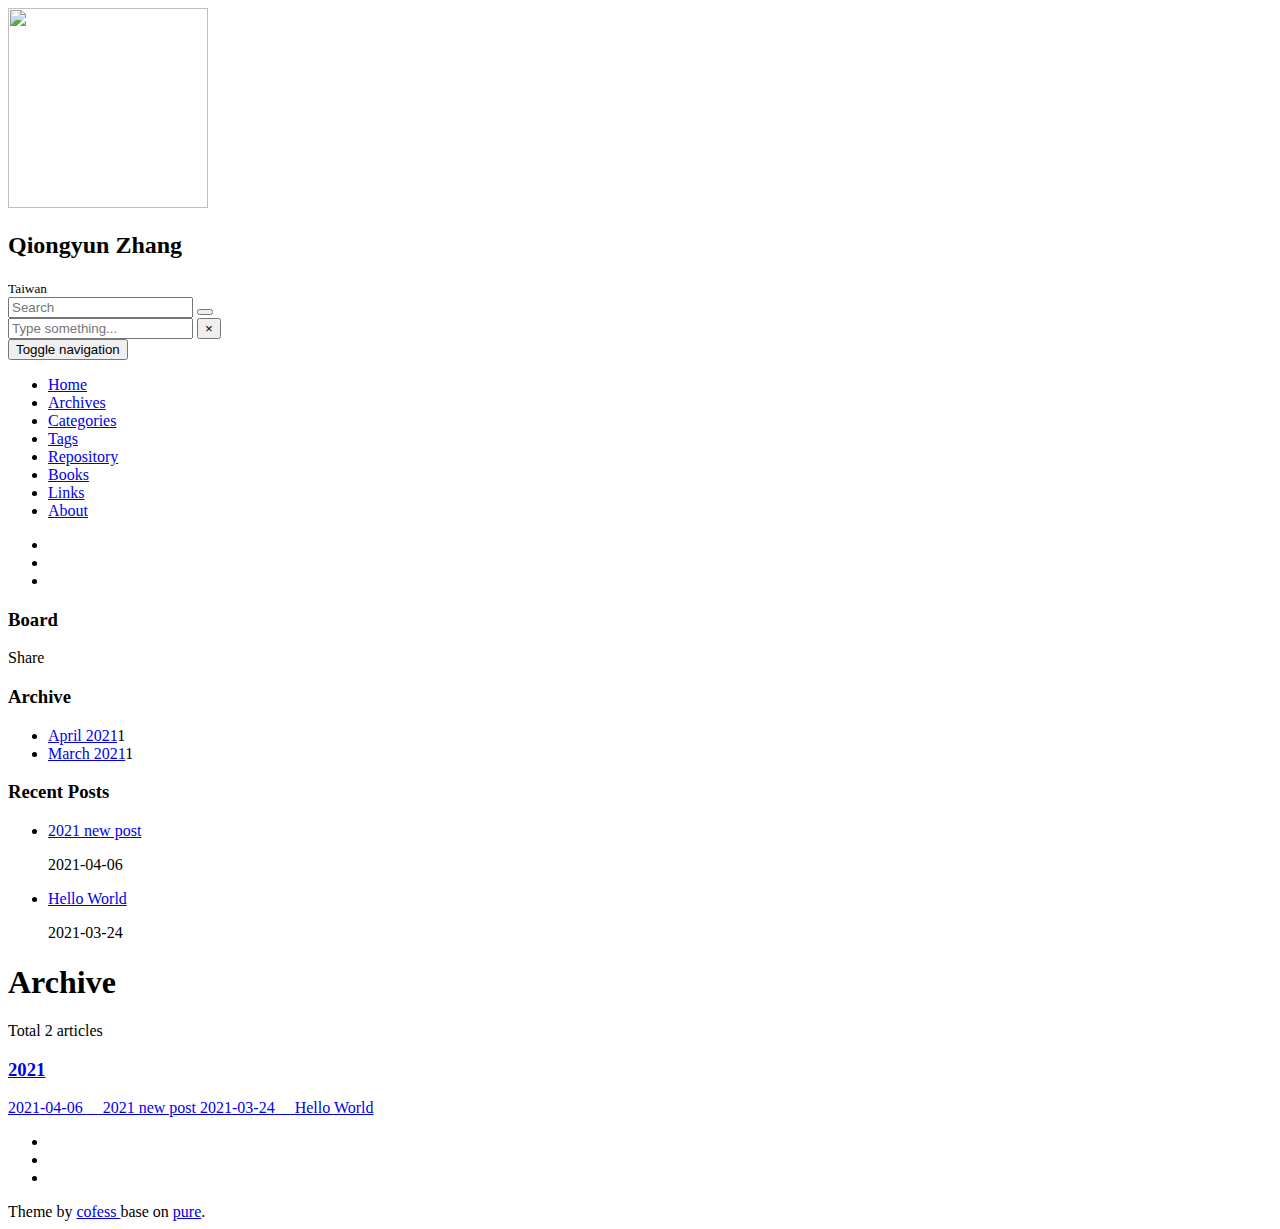
==== archives/index.html @ cc6e1103 "Site updated: 2021-04-06 17:53:19" ====
<!DOCTYPE html>
<html lang=en>
<head>
  <meta charset="utf-8">
  
  <meta http-equiv="X-UA-Compatible" content="IE=edge,chrome=1">
  <meta name="viewport" content="width=device-width, initial-scale=1, maximum-scale=1, minimum-scale=1, user-scalable=no, minimal-ui">
  <meta name="renderer" content="webkit">
  <meta http-equiv="Cache-Control" content="no-transform" />
  <meta http-equiv="Cache-Control" content="no-siteapp" />
  <meta name="apple-mobile-web-app-capable" content="yes">
  <meta name="apple-mobile-web-app-status-bar-style" content="black">
  <meta name="format-detection" content="telephone=no,email=no,adress=no">
  <!-- Color theme for statusbar -->
  <meta name="theme-color" content="#000000" />
  <!-- 强制页面在当前窗口以独立页面显示,防止别人在框架里调用页面 -->
  <meta http-equiv="window-target" content="_top" />
  
  
  <title>Archive | hexo</title>
  <meta property="og:type" content="website">
<meta property="og:title" content="Hexo">
<meta property="og:url" content="https://github.com/Todoorno/Todoorno.github.io/archives/index.html">
<meta property="og:site_name" content="Hexo">
<meta property="og:locale" content="en_US">
<meta property="article:author" content="John Doe">
<meta name="twitter:card" content="summary">
  <!-- Canonical links -->
  <link rel="canonical" href="https://github.com/Todoorno/Todoorno.github.io/archives/index.html">
  
    <link rel="alternate" href="/atom.xml" title="Hexo" type="application/atom+xml">
  
  
    <link rel="icon" href="/favicon.png" type="image/x-icon">
  
  
<link rel="stylesheet" href="/Todoorno/Todoorno.github.io/css/style.css">

  
  
  
  
<meta name="generator" content="Hexo 5.4.0"></head>


<body class="main-center" itemscope itemtype="http://schema.org/WebPage">
  <header class="header" itemscope itemtype="http://schema.org/WPHeader">
  <div class="slimContent">
    <div class="navbar-header">
      
      
      <div class="profile-block text-center">
        <a id="avatar" href="https://github.com/Todoorno" target="_blank">
          <img class="img-circle img-rotate" src="/Todoorno/Todoorno.github.io/images/avatar.jpg" width="200" height="200">
        </a>
        <h2 id="name" class="hidden-xs hidden-sm">Qiongyun Zhang</h2>
        <h3 id="title" class="hidden-xs hidden-sm hidden-md"></h3>
        <small id="location" class="text-muted hidden-xs hidden-sm"><i class="icon icon-map-marker"></i> Taiwan</small>
      </div>
      
      <div class="search" id="search-form-wrap">

    <form class="search-form sidebar-form">
        <div class="input-group">
            <input type="text" class="search-form-input form-control" placeholder="Search" />
            <span class="input-group-btn">
                <button type="submit" class="search-form-submit btn btn-flat" onclick="return false;"><i class="icon icon-search"></i></button>
            </span>
        </div>
    </form>
    <div class="ins-search">
  <div class="ins-search-mask"></div>
  <div class="ins-search-container">
    <div class="ins-input-wrapper">
      <input type="text" class="ins-search-input" placeholder="Type something..." x-webkit-speech />
      <button type="button" class="close ins-close ins-selectable" data-dismiss="modal" aria-label="Close"><span aria-hidden="true">×</span></button>
    </div>
    <div class="ins-section-wrapper">
      <div class="ins-section-container"></div>
    </div>
  </div>
</div>


</div>
      <button class="navbar-toggle collapsed" type="button" data-toggle="collapse" data-target="#main-navbar" aria-controls="main-navbar" aria-expanded="false">
        <span class="sr-only">Toggle navigation</span>
        <span class="icon-bar"></span>
        <span class="icon-bar"></span>
        <span class="icon-bar"></span>
      </button>
    </div>
    <nav id="main-navbar" class="collapse navbar-collapse" itemscope itemtype="http://schema.org/SiteNavigationElement" role="navigation">
      <ul class="nav navbar-nav main-nav ">
        
        
        <li class="menu-item menu-item-home">
          <a href="/Todoorno/Todoorno.github.io/.">
            
            <i class="icon icon-home-fill"></i>
            
            <span class="menu-title">Home</span>
          </a>
        </li>
        
        
        <li class="menu-item menu-item-archives">
          <a href="/Todoorno/Todoorno.github.io/archives">
            
            <i class="icon icon-archives-fill"></i>
            
            <span class="menu-title">Archives</span>
          </a>
        </li>
        
        
        <li class="menu-item menu-item-categories">
          <a href="/Todoorno/Todoorno.github.io/categories">
            
            <i class="icon icon-folder"></i>
            
            <span class="menu-title">Categories</span>
          </a>
        </li>
        
        
        <li class="menu-item menu-item-tags">
          <a href="/Todoorno/Todoorno.github.io/tags">
            
            <i class="icon icon-tags"></i>
            
            <span class="menu-title">Tags</span>
          </a>
        </li>
        
        
        <li class="menu-item menu-item-repository">
          <a href="/Todoorno/Todoorno.github.io/repository">
            
            <i class="icon icon-project"></i>
            
            <span class="menu-title">Repository</span>
          </a>
        </li>
        
        
        <li class="menu-item menu-item-books">
          <a href="/Todoorno/Todoorno.github.io/books">
            
            <i class="icon icon-book-fill"></i>
            
            <span class="menu-title">Books</span>
          </a>
        </li>
        
        
        <li class="menu-item menu-item-links">
          <a href="/Todoorno/Todoorno.github.io/links">
            
            <i class="icon icon-friendship"></i>
            
            <span class="menu-title">Links</span>
          </a>
        </li>
        
        
        <li class="menu-item menu-item-about">
          <a href="/Todoorno/Todoorno.github.io/about">
            
            <i class="icon icon-cup-fill"></i>
            
            <span class="menu-title">About</span>
          </a>
        </li>
        
      </ul>
      
	
    <ul class="social-links">
    	
        <li><a href="https://github.com/Todoorno" target="_blank" title="Github" data-toggle=tooltip data-placement=top><i class="icon icon-github"></i></a></li>
        
        <li><a href="https://twitter.com" target="_blank" title="Twitter" data-toggle=tooltip data-placement=top><i class="icon icon-twitter"></i></a></li>
        
        <li><a href="/Todoorno/Todoorno.github.io/atom.xml" target="_blank" title="Rss" data-toggle=tooltip data-placement=top><i class="icon icon-rss"></i></a></li>
        
    </ul>

    </nav>
  </div>
</header>

  
    <aside class="sidebar" itemscope itemtype="http://schema.org/WPSideBar">
  <div class="slimContent">
    
      <div class="widget">
    <h3 class="widget-title">Board</h3>
    <div class="widget-body">
        <div id="board">
            <div class="content">
                <p>Share</p>
            </div>
        </div>
    </div>
</div>

    
      

    
      

    
      
    
      
  <div class="widget">
    <h3 class="widget-title">Archive</h3>
    <div class="widget-body">
      <ul class="archive-list"><li class="archive-list-item"><a class="archive-list-link" href="/Todoorno/Todoorno.github.io/archives/2021/04/">April 2021</a><span class="archive-list-count">1</span></li><li class="archive-list-item"><a class="archive-list-link" href="/Todoorno/Todoorno.github.io/archives/2021/03/">March 2021</a><span class="archive-list-count">1</span></li></ul>
    </div>
  </div>


    
      
  <div class="widget">
    <h3 class="widget-title">Recent Posts</h3>
    <div class="widget-body">
      <ul class="recent-post-list list-unstyled no-thumbnail">
        
          <li>
            
            <div class="item-inner">
              <p class="item-category">
                
              </p>
              <p class="item-title">
                <a href="/Todoorno/Todoorno.github.io/2021/04/06/2021-new-post/" class="title">2021 new post</a>
              </p>
              <p class="item-date">
                <time datetime="2021-04-06T09:10:55.000Z" itemprop="datePublished">2021-04-06</time>
              </p>
            </div>
          </li>
          
          <li>
            
            <div class="item-inner">
              <p class="item-category">
                
              </p>
              <p class="item-title">
                <a href="/Todoorno/Todoorno.github.io/2021/03/24/hello-world/" class="title">Hello World</a>
              </p>
              <p class="item-date">
                <time datetime="2021-03-24T08:56:22.439Z" itemprop="datePublished">2021-03-24</time>
              </p>
            </div>
          </li>
          
      </ul>
    </div>
  </div>
  

    
  </div>
</aside>

  
  
<main class="main" role="main">
  	<article class="content article article-archives article-type-list" itemscope="">
	    <header class="article-header">
	      <h1 itemprop="title">Archive</h1>
	      <p class="text-muted">Total 2 articles</p>
	    </header>
	    <div class="article-body">
	      
  
  
    
    
      
      
      <section class="panel panel-default b-no">
        <div class="panel-heading" role="tab">
          <h3 class="panel-title">
            <a data-toggle="collapse" href="#collapse2021" aria-expanded="true">
              <i class="icon icon-calendar-plus text-active"></i><i class="icon icon-calendar-minus text"></i>
              2021
            </a>
            <!-- <a href="/Todoorno/Todoorno.github.io/archives/2021" class="archive-year">2021</a> -->
          </h3>
        </div>
        <div id="collapse2021" class="panel-collapse collapse in" role="tabpanel" aria-labelledby="heading2021">
        <div class="panel-body">
          <div class="collection">
    
    
<a href="/Todoorno/Todoorno.github.io/2021/04/06/2021-new-post/" class="collection-item" target="_blank" itemprop="url">
  <time datetime="2021-04-06T09:10:55.000Z" itemprop="datePublished">2021-04-06</time>
  <span>&nbsp;&nbsp;&nbsp;</span> 2021 new post
</a>


  
    
    
    
<a href="/Todoorno/Todoorno.github.io/2021/03/24/hello-world/" class="collection-item" target="_blank" itemprop="url">
  <time datetime="2021-03-24T08:56:22.439Z" itemprop="datePublished">2021-03-24</time>
  <span>&nbsp;&nbsp;&nbsp;</span> Hello World
</a>


  
  
    </div></div></div></section>
  

	    </div>
  	</article>
  	 	
</main>

  <footer class="footer" itemscope itemtype="http://schema.org/WPFooter">
	
	
    <ul class="social-links">
    	
        <li><a href="https://github.com/Todoorno" target="_blank" title="Github" data-toggle=tooltip data-placement=top><i class="icon icon-github"></i></a></li>
        
        <li><a href="https://twitter.com" target="_blank" title="Twitter" data-toggle=tooltip data-placement=top><i class="icon icon-twitter"></i></a></li>
        
        <li><a href="/Todoorno/Todoorno.github.io/atom.xml" target="_blank" title="Rss" data-toggle=tooltip data-placement=top><i class="icon icon-rss"></i></a></li>
        
    </ul>

    <div class="copyright">
    	
        <div class="publishby">
        	Theme by <a href="https://github.com/cofess" target="_blank"> cofess </a>base on <a href="https://github.com/cofess/hexo-theme-pure" target="_blank">pure</a>.
        </div>
    </div>
</footer>
  <script src="//cdn.jsdelivr.net/npm/jquery@1.12.4/dist/jquery.min.js"></script>
<script>
window.jQuery || document.write('<script src="js/jquery.min.js"><\/script>')
</script>

<script src="/Todoorno/Todoorno.github.io/js/plugin.min.js"></script>


<script src="/Todoorno/Todoorno.github.io/js/application.js"></script>


    <script>
(function (window) {
    var INSIGHT_CONFIG = {
        TRANSLATION: {
            POSTS: 'Posts',
            PAGES: 'Pages',
            CATEGORIES: 'Categories',
            TAGS: 'Tags',
            UNTITLED: '(Untitled)',
        },
        ROOT_URL: '/Todoorno/Todoorno.github.io/',
        CONTENT_URL: '/Todoorno/Todoorno.github.io/content.json',
    };
    window.INSIGHT_CONFIG = INSIGHT_CONFIG;
})(window);
</script>

<script src="/Todoorno/Todoorno.github.io/js/insight.js"></script>












</body>
</html>
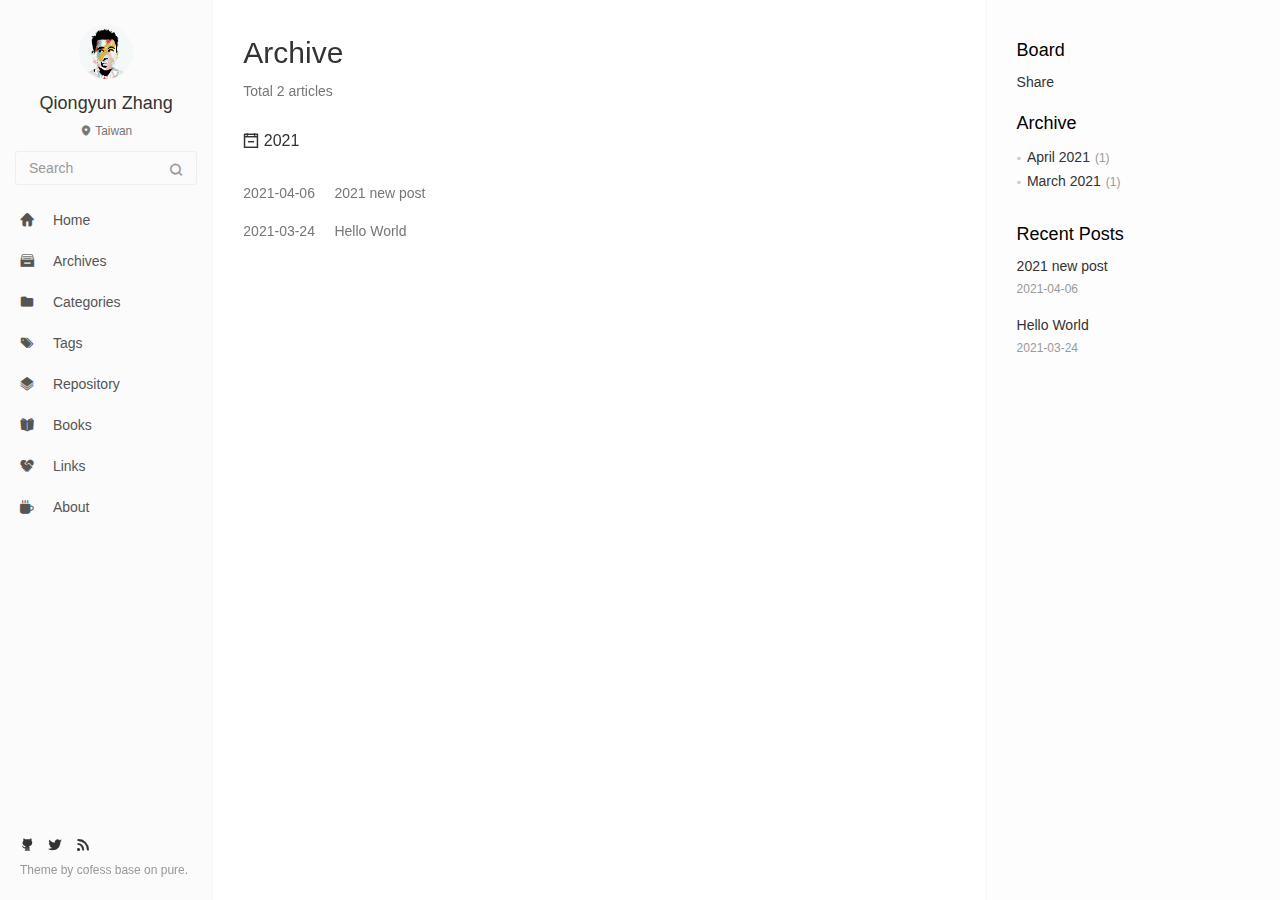
==== commit 1709afc2: "Site updated: 2021-04-06 18:18:44" ====
--- a/archives/index.html
+++ b/archives/index.html
@@ -20,13 +20,13 @@
   <title>Archive | hexo</title>
   <meta property="og:type" content="website">
 <meta property="og:title" content="Hexo">
-<meta property="og:url" content="https://github.com/Todoorno/Todoorno.github.io/archives/index.html">
+<meta property="og:url" content="https://todoorno.github.io/archives/index.html">
 <meta property="og:site_name" content="Hexo">
 <meta property="og:locale" content="en_US">
 <meta property="article:author" content="John Doe">
 <meta name="twitter:card" content="summary">
   <!-- Canonical links -->
-  <link rel="canonical" href="https://github.com/Todoorno/Todoorno.github.io/archives/index.html">
+  <link rel="canonical" href="https://todoorno.github.io/archives/index.html">
   
     <link rel="alternate" href="/atom.xml" title="Hexo" type="application/atom+xml">
   
@@ -34,7 +34,7 @@
     <link rel="icon" href="/favicon.png" type="image/x-icon">
   
   
-<link rel="stylesheet" href="/Todoorno/Todoorno.github.io/css/style.css">
+<link rel="stylesheet" href="/css/style.css">
 
   
   
@@ -51,7 +51,7 @@
       
       <div class="profile-block text-center">
         <a id="avatar" href="https://github.com/Todoorno" target="_blank">
-          <img class="img-circle img-rotate" src="/Todoorno/Todoorno.github.io/images/avatar.jpg" width="200" height="200">
+          <img class="img-circle img-rotate" src="/images/avatar.jpg" width="200" height="200">
         </a>
         <h2 id="name" class="hidden-xs hidden-sm">Qiongyun Zhang</h2>
         <h3 id="title" class="hidden-xs hidden-sm hidden-md"></h3>
@@ -95,7 +95,7 @@
         
         
         <li class="menu-item menu-item-home">
-          <a href="/Todoorno/Todoorno.github.io/.">
+          <a href="/.">
             
             <i class="icon icon-home-fill"></i>
             
@@ -105,7 +105,7 @@
         
         
         <li class="menu-item menu-item-archives">
-          <a href="/Todoorno/Todoorno.github.io/archives">
+          <a href="/archives">
             
             <i class="icon icon-archives-fill"></i>
             
@@ -115,7 +115,7 @@
         
         
         <li class="menu-item menu-item-categories">
-          <a href="/Todoorno/Todoorno.github.io/categories">
+          <a href="/categories">
             
             <i class="icon icon-folder"></i>
             
@@ -125,7 +125,7 @@
         
         
         <li class="menu-item menu-item-tags">
-          <a href="/Todoorno/Todoorno.github.io/tags">
+          <a href="/tags">
             
             <i class="icon icon-tags"></i>
             
@@ -135,7 +135,7 @@
         
         
         <li class="menu-item menu-item-repository">
-          <a href="/Todoorno/Todoorno.github.io/repository">
+          <a href="/repository">
             
             <i class="icon icon-project"></i>
             
@@ -145,7 +145,7 @@
         
         
         <li class="menu-item menu-item-books">
-          <a href="/Todoorno/Todoorno.github.io/books">
+          <a href="/books">
             
             <i class="icon icon-book-fill"></i>
             
@@ -155,7 +155,7 @@
         
         
         <li class="menu-item menu-item-links">
-          <a href="/Todoorno/Todoorno.github.io/links">
+          <a href="/links">
             
             <i class="icon icon-friendship"></i>
             
@@ -165,7 +165,7 @@
         
         
         <li class="menu-item menu-item-about">
-          <a href="/Todoorno/Todoorno.github.io/about">
+          <a href="/about">
             
             <i class="icon icon-cup-fill"></i>
             
@@ -182,7 +182,7 @@
         
         <li><a href="https://twitter.com" target="_blank" title="Twitter" data-toggle=tooltip data-placement=top><i class="icon icon-twitter"></i></a></li>
         
-        <li><a href="/Todoorno/Todoorno.github.io/atom.xml" target="_blank" title="Rss" data-toggle=tooltip data-placement=top><i class="icon icon-rss"></i></a></li>
+        <li><a href="/atom.xml" target="_blank" title="Rss" data-toggle=tooltip data-placement=top><i class="icon icon-rss"></i></a></li>
         
     </ul>
 
@@ -218,7 +218,7 @@
   <div class="widget">
     <h3 class="widget-title">Archive</h3>
     <div class="widget-body">
-      <ul class="archive-list"><li class="archive-list-item"><a class="archive-list-link" href="/Todoorno/Todoorno.github.io/archives/2021/04/">April 2021</a><span class="archive-list-count">1</span></li><li class="archive-list-item"><a class="archive-list-link" href="/Todoorno/Todoorno.github.io/archives/2021/03/">March 2021</a><span class="archive-list-count">1</span></li></ul>
+      <ul class="archive-list"><li class="archive-list-item"><a class="archive-list-link" href="/archives/2021/04/">April 2021</a><span class="archive-list-count">1</span></li><li class="archive-list-item"><a class="archive-list-link" href="/archives/2021/03/">March 2021</a><span class="archive-list-count">1</span></li></ul>
     </div>
   </div>
 
@@ -237,7 +237,7 @@
                 
               </p>
               <p class="item-title">
-                <a href="/Todoorno/Todoorno.github.io/2021/04/06/2021-new-post/" class="title">2021 new post</a>
+                <a href="/2021/04/06/2021-new-post/" class="title">2021 new post</a>
               </p>
               <p class="item-date">
                 <time datetime="2021-04-06T09:10:55.000Z" itemprop="datePublished">2021-04-06</time>
@@ -252,7 +252,7 @@
                 
               </p>
               <p class="item-title">
-                <a href="/Todoorno/Todoorno.github.io/2021/03/24/hello-world/" class="title">Hello World</a>
+                <a href="/2021/03/24/hello-world/" class="title">Hello World</a>
               </p>
               <p class="item-date">
                 <time datetime="2021-03-24T08:56:22.439Z" itemprop="datePublished">2021-03-24</time>
@@ -292,7 +292,7 @@
               <i class="icon icon-calendar-plus text-active"></i><i class="icon icon-calendar-minus text"></i>
               2021
             </a>
-            <!-- <a href="/Todoorno/Todoorno.github.io/archives/2021" class="archive-year">2021</a> -->
+            <!-- <a href="/archives/2021" class="archive-year">2021</a> -->
           </h3>
         </div>
         <div id="collapse2021" class="panel-collapse collapse in" role="tabpanel" aria-labelledby="heading2021">
@@ -300,7 +300,7 @@
           <div class="collection">
     
     
-<a href="/Todoorno/Todoorno.github.io/2021/04/06/2021-new-post/" class="collection-item" target="_blank" itemprop="url">
+<a href="/2021/04/06/2021-new-post/" class="collection-item" target="_blank" itemprop="url">
   <time datetime="2021-04-06T09:10:55.000Z" itemprop="datePublished">2021-04-06</time>
   <span>&nbsp;&nbsp;&nbsp;</span> 2021 new post
 </a>
@@ -310,7 +310,7 @@
     
     
     
-<a href="/Todoorno/Todoorno.github.io/2021/03/24/hello-world/" class="collection-item" target="_blank" itemprop="url">
+<a href="/2021/03/24/hello-world/" class="collection-item" target="_blank" itemprop="url">
   <time datetime="2021-03-24T08:56:22.439Z" itemprop="datePublished">2021-03-24</time>
   <span>&nbsp;&nbsp;&nbsp;</span> Hello World
 </a>
@@ -335,7 +335,7 @@
         
         <li><a href="https://twitter.com" target="_blank" title="Twitter" data-toggle=tooltip data-placement=top><i class="icon icon-twitter"></i></a></li>
         
-        <li><a href="/Todoorno/Todoorno.github.io/atom.xml" target="_blank" title="Rss" data-toggle=tooltip data-placement=top><i class="icon icon-rss"></i></a></li>
+        <li><a href="/atom.xml" target="_blank" title="Rss" data-toggle=tooltip data-placement=top><i class="icon icon-rss"></i></a></li>
         
     </ul>
 
@@ -351,10 +351,10 @@
 window.jQuery || document.write('<script src="js/jquery.min.js"><\/script>')
 </script>
 
-<script src="/Todoorno/Todoorno.github.io/js/plugin.min.js"></script>
-
-
-<script src="/Todoorno/Todoorno.github.io/js/application.js"></script>
+<script src="/js/plugin.min.js"></script>
+
+
+<script src="/js/application.js"></script>
 
 
     <script>
@@ -367,14 +367,14 @@
             TAGS: 'Tags',
             UNTITLED: '(Untitled)',
         },
-        ROOT_URL: '/Todoorno/Todoorno.github.io/',
-        CONTENT_URL: '/Todoorno/Todoorno.github.io/content.json',
+        ROOT_URL: '/',
+        CONTENT_URL: '/content.json',
     };
     window.INSIGHT_CONFIG = INSIGHT_CONFIG;
 })(window);
 </script>
 
-<script src="/Todoorno/Todoorno.github.io/js/insight.js"></script>
+<script src="/js/insight.js"></script>
 
 
 
--- a/css/style.css
+++ b/css/style.css
@@ -0,0 +1,9210 @@
+@charset "UTF-8";
+
+/**
+ * global variables and mixins
+ */
+
+/**
+ * font family
+ */
+
+/**
+ * 
+ */
+
+/* Mixins */
+
+/**
+ * bootstrap
+ */
+
+/*!
+ * Bootstrap v3.3.7 (http://getbootstrap.com)
+ * Copyright 2011-2016 Twitter, Inc.
+ * Licensed under MIT (https://github.com/twbs/bootstrap/blob/master/LICENSE)
+ */
+
+/*! normalize.css v3.0.3 | MIT License | github.com/necolas/normalize.css */
+
+html {
+  font-family: sans-serif;
+  -ms-text-size-adjust: 100%;
+  -webkit-text-size-adjust: 100%;
+}
+
+body {
+  margin: 0;
+}
+
+article,
+aside,
+details,
+figcaption,
+figure,
+footer,
+header,
+hgroup,
+main,
+menu,
+nav,
+section,
+summary {
+  display: block;
+}
+
+audio,
+canvas,
+progress,
+video {
+  display: inline-block;
+  vertical-align: baseline;
+}
+
+audio:not([controls]) {
+  display: none;
+  height: 0;
+}
+
+[hidden],
+template {
+  display: none;
+}
+
+a {
+  background-color: transparent;
+}
+
+a:active,
+a:hover {
+  outline: 0;
+}
+
+abbr[title] {
+  border-bottom: 1px dotted;
+}
+
+b,
+strong {
+  font-weight: bold;
+}
+
+dfn {
+  font-style: italic;
+}
+
+h1 {
+  font-size: 2em;
+  margin: 0.67em 0;
+}
+
+mark {
+  background: #ff0;
+  color: #000;
+}
+
+small {
+  font-size: 80%;
+}
+
+sub,
+sup {
+  font-size: 75%;
+  line-height: 0;
+  position: relative;
+  vertical-align: baseline;
+}
+
+sup {
+  top: -0.5em;
+}
+
+sub {
+  bottom: -0.25em;
+}
+
+img {
+  border: 0;
+}
+
+svg:not(:root) {
+  overflow: hidden;
+}
+
+figure {
+  margin: 1em 40px;
+}
+
+hr {
+  -webkit-box-sizing: content-box;
+  box-sizing: content-box;
+  height: 0;
+}
+
+pre {
+  overflow: auto;
+}
+
+code,
+kbd,
+pre,
+samp {
+  font-family: monospace,monospace;
+  font-size: 1em;
+}
+
+button,
+input,
+optgroup,
+select,
+textarea {
+  color: inherit;
+  font: inherit;
+  margin: 0;
+}
+
+button {
+  overflow: visible;
+}
+
+button,
+select {
+  text-transform: none;
+}
+
+button,
+html input[type="button"],
+input[type="reset"],
+input[type="submit"] {
+  -webkit-appearance: button;
+  cursor: pointer;
+}
+
+button[disabled],
+html input[disabled] {
+  cursor: default;
+}
+
+button::-moz-focus-inner,
+input::-moz-focus-inner {
+  border: 0;
+  padding: 0;
+}
+
+input {
+  line-height: normal;
+}
+
+input[type="checkbox"],
+input[type="radio"] {
+  -webkit-box-sizing: border-box;
+  box-sizing: border-box;
+  padding: 0;
+}
+
+input[type="number"]::-webkit-inner-spin-button,
+input[type="number"]::-webkit-outer-spin-button {
+  height: auto;
+}
+
+input[type="search"] {
+  -webkit-appearance: textfield;
+  -webkit-box-sizing: content-box;
+  box-sizing: content-box;
+}
+
+input[type="search"]::-webkit-search-cancel-button,
+input[type="search"]::-webkit-search-decoration {
+  -webkit-appearance: none;
+}
+
+fieldset {
+  border: 1px solid #c0c0c0;
+  margin: 0 2px;
+  padding: 0.35em 0.625em 0.75em;
+}
+
+legend {
+  border: 0;
+  padding: 0;
+}
+
+textarea {
+  overflow: auto;
+}
+
+optgroup {
+  font-weight: bold;
+}
+
+table {
+  border-collapse: collapse;
+  border-spacing: 0;
+}
+
+td,
+th {
+  padding: 0;
+}
+
+/*! Source: https://github.com/h5bp/html5-boilerplate/blob/master/src/css/main.css */
+
+* {
+  -webkit-box-sizing: border-box;
+  box-sizing: border-box;
+}
+
+*:before,
+*:after {
+  -webkit-box-sizing: border-box;
+  box-sizing: border-box;
+}
+
+html {
+  font-size: 10px;
+  -webkit-tap-highlight-color: transparent;
+}
+
+input,
+button,
+select,
+textarea {
+  font-family: inherit;
+  font-size: inherit;
+  line-height: inherit;
+}
+
+a {
+  color: #2196f3;
+  text-decoration: none;
+}
+
+a:hover,
+a:focus {
+  color: #0a6ebd;
+  text-decoration: underline;
+}
+
+a:focus {
+  outline: 5px auto -webkit-focus-ring-color;
+  outline-offset: -2px;
+}
+
+figure {
+  margin: 0;
+}
+
+img {
+  vertical-align: middle;
+}
+
+.img-responsive {
+  display: block;
+  max-width: 100%;
+  height: auto;
+}
+
+.img-rounded {
+  border-radius: 6px;
+}
+
+.img-thumbnail {
+  padding: 4px;
+  line-height: 1.57143;
+  background-color: #fff;
+  border: 1px solid #ddd;
+  border-radius: 4px;
+  -webkit-transition: all 0.2s ease-in-out;
+  transition: all 0.2s ease-in-out;
+  display: inline-block;
+  max-width: 100%;
+  height: auto;
+}
+
+.img-circle {
+  border-radius: 50%;
+}
+
+hr {
+  margin-top: 21px;
+  margin-bottom: 21px;
+  border: 0;
+  border-top: 1px solid #eeeeee;
+}
+
+.sr-only {
+  position: absolute;
+  width: 1px;
+  height: 1px;
+  margin: -1px;
+  padding: 0;
+  overflow: hidden;
+  clip: rect(0, 0, 0, 0);
+  border: 0;
+}
+
+.sr-only-focusable:active,
+.sr-only-focusable:focus {
+  position: static;
+  width: auto;
+  height: auto;
+  margin: 0;
+  overflow: visible;
+  clip: auto;
+}
+
+[role="button"] {
+  cursor: pointer;
+}
+
+h1,
+h2,
+h3,
+h4,
+h5,
+h6,
+.h1,
+.h2,
+.h3,
+.h4,
+.h5,
+.h6 {
+  font-family: inherit;
+  font-weight: 500;
+  line-height: 1.1;
+  color: inherit;
+}
+
+h1 small,
+h1 .small,
+h2 small,
+h2 .small,
+h3 small,
+h3 .small,
+h4 small,
+h4 .small,
+h5 small,
+h5 .small,
+h6 small,
+h6 .small,
+.h1 small,
+.h1 .small,
+.h2 small,
+.h2 .small,
+.h3 small,
+.h3 .small,
+.h4 small,
+.h4 .small,
+.h5 small,
+.h5 .small,
+.h6 small,
+.h6 .small {
+  font-weight: normal;
+  line-height: 1;
+  color: #777777;
+}
+
+h1,
+.h1,
+h2,
+.h2,
+h3,
+.h3 {
+  margin-top: 21px;
+  margin-bottom: 10.5px;
+}
+
+h1 small,
+h1 .small,
+.h1 small,
+.h1 .small,
+h2 small,
+h2 .small,
+.h2 small,
+.h2 .small,
+h3 small,
+h3 .small,
+.h3 small,
+.h3 .small {
+  font-size: 65%;
+}
+
+h4,
+.h4,
+h5,
+.h5,
+h6,
+.h6 {
+  margin-top: 10.5px;
+  margin-bottom: 10.5px;
+}
+
+h4 small,
+h4 .small,
+.h4 small,
+.h4 .small,
+h5 small,
+h5 .small,
+.h5 small,
+.h5 .small,
+h6 small,
+h6 .small,
+.h6 small,
+.h6 .small {
+  font-size: 75%;
+}
+
+h1,
+.h1 {
+  font-size: 30px;
+}
+
+h2,
+.h2 {
+  font-size: 26px;
+}
+
+h3,
+.h3 {
+  font-size: 22px;
+}
+
+h4,
+.h4 {
+  font-size: 18px;
+}
+
+h5,
+.h5 {
+  font-size: 14px;
+}
+
+h6,
+.h6 {
+  font-size: 12px;
+}
+
+p {
+  margin: 0 0 10.5px;
+}
+
+.lead {
+  margin-bottom: 21px;
+  font-size: 16px;
+  font-weight: 300;
+  line-height: 1.4;
+}
+
+small,
+.small {
+  font-size: 85%;
+}
+
+mark,
+.mark {
+  background-color: #fcf8e3;
+  padding: .2em;
+}
+
+.text-left {
+  text-align: left;
+}
+
+.text-right {
+  text-align: right;
+}
+
+.text-center {
+  text-align: center;
+}
+
+.text-justify {
+  text-align: justify;
+}
+
+.text-nowrap {
+  white-space: nowrap;
+}
+
+.text-lowercase {
+  text-transform: lowercase;
+}
+
+.text-uppercase,
+.initialism {
+  text-transform: uppercase;
+}
+
+.text-capitalize {
+  text-transform: capitalize;
+}
+
+.text-muted {
+  color: #777777 !important;
+}
+
+.text-primary {
+  color: #2196f3;
+}
+
+a.text-primary:hover,
+a.text-primary:focus {
+  color: #0c7cd5;
+}
+
+.text-success {
+  color: #3c763d;
+}
+
+a.text-success:hover,
+a.text-success:focus {
+  color: #2b542c;
+}
+
+.text-info {
+  color: #31708f;
+}
+
+a.text-info:hover,
+a.text-info:focus {
+  color: #245269;
+}
+
+.text-warning {
+  color: #8a6d3b;
+}
+
+a.text-warning:hover,
+a.text-warning:focus {
+  color: #66512c;
+}
+
+.text-danger {
+  color: #a94442;
+}
+
+a.text-danger:hover,
+a.text-danger:focus {
+  color: #843534;
+}
+
+.bg-primary {
+  color: #fff;
+}
+
+.bg-primary {
+  background-color: #2196f3;
+}
+
+a.bg-primary:hover,
+a.bg-primary:focus {
+  background-color: #0c7cd5;
+}
+
+.bg-success {
+  background-color: #dff0d8;
+}
+
+a.bg-success:hover,
+a.bg-success:focus {
+  background-color: #c1e2b3;
+}
+
+.bg-info {
+  background-color: #d9edf7;
+}
+
+a.bg-info:hover,
+a.bg-info:focus {
+  background-color: #afd9ee;
+}
+
+.bg-warning {
+  background-color: #fcf8e3;
+}
+
+a.bg-warning:hover,
+a.bg-warning:focus {
+  background-color: #f7ecb5;
+}
+
+.bg-danger {
+  background-color: #f2dede;
+}
+
+a.bg-danger:hover,
+a.bg-danger:focus {
+  background-color: #e4b9b9;
+}
+
+.page-header {
+  padding-bottom: 9.5px;
+  margin: 42px 0 21px;
+  border-bottom: 1px solid #eeeeee;
+}
+
+ul,
+ol {
+  margin-top: 0;
+  margin-bottom: 10.5px;
+}
+
+ul ul,
+ul ol,
+ol ul,
+ol ol {
+  margin-bottom: 0;
+}
+
+.list-unstyled {
+  padding-left: 0;
+  list-style: none;
+}
+
+.list-inline {
+  padding-left: 0;
+  list-style: none;
+  margin-left: -5px;
+}
+
+.list-inline > li {
+  display: inline-block;
+  padding-left: 5px;
+  padding-right: 5px;
+}
+
+dl {
+  margin-top: 0;
+  margin-bottom: 21px;
+}
+
+dt,
+dd {
+  line-height: 1.57143;
+}
+
+dt {
+  font-weight: bold;
+}
+
+dd {
+  margin-left: 0;
+}
+
+.dl-horizontal dd:before,
+.dl-horizontal dd:after {
+  content: " ";
+  display: table;
+}
+
+.dl-horizontal dd:after {
+  clear: both;
+}
+
+abbr[title],
+abbr[data-original-title] {
+  cursor: help;
+  border-bottom: 1px dotted #777777;
+}
+
+.initialism {
+  font-size: 90%;
+}
+
+blockquote {
+  padding: 10.5px 16px;
+  margin: 0 0 21px;
+  border: 1px dotted #eeeeee;
+  border-left: 3px solid #eeeeee;
+  background-color: #fbfbfb;
+}
+
+blockquote p:last-child,
+blockquote ul:last-child,
+blockquote ol:last-child {
+  margin-bottom: 0;
+}
+
+blockquote footer,
+blockquote small,
+blockquote .small {
+  display: block;
+  font-size: 80%;
+  line-height: 1.57143;
+  color: #777777;
+}
+
+blockquote footer:before,
+blockquote small:before,
+blockquote .small:before {
+  content: '\2014 \00A0';
+}
+
+.blockquote-reverse,
+blockquote.pull-right {
+  padding-right: 15px;
+  padding-left: 0;
+  border-right: 5px solid #eeeeee;
+  border-left: 0;
+  text-align: right;
+}
+
+.blockquote-reverse footer:before,
+.blockquote-reverse small:before,
+.blockquote-reverse .small:before,
+blockquote.pull-right footer:before,
+blockquote.pull-right small:before,
+blockquote.pull-right .small:before {
+  content: '';
+}
+
+.blockquote-reverse footer:after,
+.blockquote-reverse small:after,
+.blockquote-reverse .small:after,
+blockquote.pull-right footer:after,
+blockquote.pull-right small:after,
+blockquote.pull-right .small:after {
+  content: '\00A0 \2014';
+}
+
+address {
+  margin-bottom: 21px;
+  font-style: normal;
+  line-height: 1.57143;
+}
+
+.container {
+  margin-right: auto;
+  margin-left: auto;
+  padding-left: 15px;
+  padding-right: 15px;
+}
+
+.container:before,
+.container:after {
+  content: " ";
+  display: table;
+}
+
+.container:after {
+  clear: both;
+}
+
+.container-fluid {
+  margin-right: auto;
+  margin-left: auto;
+  padding-left: 15px;
+  padding-right: 15px;
+}
+
+.container-fluid:before,
+.container-fluid:after {
+  content: " ";
+  display: table;
+}
+
+.container-fluid:after {
+  clear: both;
+}
+
+.row {
+  margin-left: -15px;
+  margin-right: -15px;
+}
+
+.row:before,
+.row:after {
+  content: " ";
+  display: table;
+}
+
+.row:after {
+  clear: both;
+}
+
+.col-xs-1,
+.col-sm-1,
+.col-md-1,
+.col-lg-1,
+.col-xs-2,
+.col-sm-2,
+.col-md-2,
+.col-lg-2,
+.col-xs-3,
+.col-sm-3,
+.col-md-3,
+.col-lg-3,
+.col-xs-4,
+.col-sm-4,
+.col-md-4,
+.col-lg-4,
+.col-xs-5,
+.col-sm-5,
+.col-md-5,
+.col-lg-5,
+.col-xs-6,
+.col-sm-6,
+.col-md-6,
+.col-lg-6,
+.col-xs-7,
+.col-sm-7,
+.col-md-7,
+.col-lg-7,
+.col-xs-8,
+.col-sm-8,
+.col-md-8,
+.col-lg-8,
+.col-xs-9,
+.col-sm-9,
+.col-md-9,
+.col-lg-9,
+.col-xs-10,
+.col-sm-10,
+.col-md-10,
+.col-lg-10,
+.col-xs-11,
+.col-sm-11,
+.col-md-11,
+.col-lg-11,
+.col-xs-12,
+.col-sm-12,
+.col-md-12,
+.col-lg-12 {
+  position: relative;
+  min-height: 1px;
+  padding-left: 15px;
+  padding-right: 15px;
+}
+
+.col-xs-1,
+.col-xs-2,
+.col-xs-3,
+.col-xs-4,
+.col-xs-5,
+.col-xs-6,
+.col-xs-7,
+.col-xs-8,
+.col-xs-9,
+.col-xs-10,
+.col-xs-11,
+.col-xs-12 {
+  float: left;
+}
+
+.col-xs-1 {
+  width: 8.33333%;
+}
+
+.col-xs-2 {
+  width: 16.66667%;
+}
+
+.col-xs-3 {
+  width: 25%;
+}
+
+.col-xs-4 {
+  width: 33.33333%;
+}
+
+.col-xs-5 {
+  width: 41.66667%;
+}
+
+.col-xs-6 {
+  width: 50%;
+}
+
+.col-xs-7 {
+  width: 58.33333%;
+}
+
+.col-xs-8 {
+  width: 66.66667%;
+}
+
+.col-xs-9 {
+  width: 75%;
+}
+
+.col-xs-10 {
+  width: 83.33333%;
+}
+
+.col-xs-11 {
+  width: 91.66667%;
+}
+
+.col-xs-12 {
+  width: 100%;
+}
+
+.col-xs-pull-0 {
+  right: auto;
+}
+
+.col-xs-pull-1 {
+  right: 8.33333%;
+}
+
+.col-xs-pull-2 {
+  right: 16.66667%;
+}
+
+.col-xs-pull-3 {
+  right: 25%;
+}
+
+.col-xs-pull-4 {
+  right: 33.33333%;
+}
+
+.col-xs-pull-5 {
+  right: 41.66667%;
+}
+
+.col-xs-pull-6 {
+  right: 50%;
+}
+
+.col-xs-pull-7 {
+  right: 58.33333%;
+}
+
+.col-xs-pull-8 {
+  right: 66.66667%;
+}
+
+.col-xs-pull-9 {
+  right: 75%;
+}
+
+.col-xs-pull-10 {
+  right: 83.33333%;
+}
+
+.col-xs-pull-11 {
+  right: 91.66667%;
+}
+
+.col-xs-pull-12 {
+  right: 100%;
+}
+
+.col-xs-push-0 {
+  left: auto;
+}
+
+.col-xs-push-1 {
+  left: 8.33333%;
+}
+
+.col-xs-push-2 {
+  left: 16.66667%;
+}
+
+.col-xs-push-3 {
+  left: 25%;
+}
+
+.col-xs-push-4 {
+  left: 33.33333%;
+}
+
+.col-xs-push-5 {
+  left: 41.66667%;
+}
+
+.col-xs-push-6 {
+  left: 50%;
+}
+
+.col-xs-push-7 {
+  left: 58.33333%;
+}
+
+.col-xs-push-8 {
+  left: 66.66667%;
+}
+
+.col-xs-push-9 {
+  left: 75%;
+}
+
+.col-xs-push-10 {
+  left: 83.33333%;
+}
+
+.col-xs-push-11 {
+  left: 91.66667%;
+}
+
+.col-xs-push-12 {
+  left: 100%;
+}
+
+.col-xs-offset-0 {
+  margin-left: 0%;
+}
+
+.col-xs-offset-1 {
+  margin-left: 8.33333%;
+}
+
+.col-xs-offset-2 {
+  margin-left: 16.66667%;
+}
+
+.col-xs-offset-3 {
+  margin-left: 25%;
+}
+
+.col-xs-offset-4 {
+  margin-left: 33.33333%;
+}
+
+.col-xs-offset-5 {
+  margin-left: 41.66667%;
+}
+
+.col-xs-offset-6 {
+  margin-left: 50%;
+}
+
+.col-xs-offset-7 {
+  margin-left: 58.33333%;
+}
+
+.col-xs-offset-8 {
+  margin-left: 66.66667%;
+}
+
+.col-xs-offset-9 {
+  margin-left: 75%;
+}
+
+.col-xs-offset-10 {
+  margin-left: 83.33333%;
+}
+
+.col-xs-offset-11 {
+  margin-left: 91.66667%;
+}
+
+.col-xs-offset-12 {
+  margin-left: 100%;
+}
+
+.btn {
+  display: inline-block;
+  margin-bottom: 0;
+  font-weight: normal;
+  text-align: center;
+  vertical-align: middle;
+  -ms-touch-action: manipulation;
+  touch-action: manipulation;
+  cursor: pointer;
+  background-image: none;
+  border: 1px solid transparent;
+  white-space: nowrap;
+  padding: 6px 12px;
+  font-size: 14px;
+  line-height: 1.57143;
+  border-radius: 4px;
+  -webkit-user-select: none;
+  -moz-user-select: none;
+  -ms-user-select: none;
+  user-select: none;
+}
+
+.btn:focus,
+.btn.focus,
+.btn:active:focus,
+.btn:active.focus,
+.btn.active:focus,
+.btn.active.focus {
+  outline: 5px auto -webkit-focus-ring-color;
+  outline-offset: -2px;
+}
+
+.btn:hover,
+.btn:focus,
+.btn.focus {
+  color: #333;
+  text-decoration: none;
+}
+
+.btn:active,
+.btn.active {
+  outline: 0;
+  background-image: none;
+  -webkit-box-shadow: inset 0 3px 5px rgba(0, 0, 0, 0.125);
+  box-shadow: inset 0 3px 5px rgba(0, 0, 0, 0.125);
+}
+
+.btn.disabled,
+.btn[disabled],
+fieldset[disabled] .btn {
+  cursor: not-allowed;
+  opacity: 0.65;
+  filter: alpha(opacity=65);
+  -webkit-box-shadow: none;
+  box-shadow: none;
+}
+
+a.btn.disabled,
+fieldset[disabled] a.btn {
+  pointer-events: none;
+}
+
+.btn-default {
+  color: #333;
+  background-color: #fff;
+  border-color: #ccc;
+}
+
+.btn-default:focus,
+.btn-default.focus {
+  color: #333;
+  background-color: #e6e6e6;
+  border-color: #8c8c8c;
+}
+
+.btn-default:hover {
+  color: #333;
+  background-color: #e6e6e6;
+  border-color: #adadad;
+}
+
+.btn-default:active,
+.btn-default.active,
+.open > .btn-default.dropdown-toggle {
+  color: #333;
+  background-color: #e6e6e6;
+  border-color: #adadad;
+}
+
+.btn-default:active:hover,
+.btn-default:active:focus,
+.btn-default:active.focus,
+.btn-default.active:hover,
+.btn-default.active:focus,
+.btn-default.active.focus,
+.open > .btn-default.dropdown-toggle:hover,
+.open > .btn-default.dropdown-toggle:focus,
+.open > .btn-default.dropdown-toggle.focus {
+  color: #333;
+  background-color: #d4d4d4;
+  border-color: #8c8c8c;
+}
+
+.btn-default:active,
+.btn-default.active,
+.open > .btn-default.dropdown-toggle {
+  background-image: none;
+}
+
+.btn-default.disabled:hover,
+.btn-default.disabled:focus,
+.btn-default.disabled.focus,
+.btn-default[disabled]:hover,
+.btn-default[disabled]:focus,
+.btn-default[disabled].focus,
+fieldset[disabled] .btn-default:hover,
+fieldset[disabled] .btn-default:focus,
+fieldset[disabled] .btn-default.focus {
+  background-color: #fff;
+  border-color: #ccc;
+}
+
+.btn-default .badge {
+  color: #fff;
+  background-color: #333;
+}
+
+.btn-primary {
+  color: #fff;
+  background-color: #2196f3;
+  border-color: #0d8aee;
+}
+
+.btn-primary:focus,
+.btn-primary.focus {
+  color: #fff;
+  background-color: #0c7cd5;
+  border-color: #064475;
+}
+
+.btn-primary:hover {
+  color: #fff;
+  background-color: #0c7cd5;
+  border-color: #0a68b4;
+}
+
+.btn-primary:active,
+.btn-primary.active,
+.open > .btn-primary.dropdown-toggle {
+  color: #fff;
+  background-color: #0c7cd5;
+  border-color: #0a68b4;
+}
+
+.btn-primary:active:hover,
+.btn-primary:active:focus,
+.btn-primary:active.focus,
+.btn-primary.active:hover,
+.btn-primary.active:focus,
+.btn-primary.active.focus,
+.open > .btn-primary.dropdown-toggle:hover,
+.open > .btn-primary.dropdown-toggle:focus,
+.open > .btn-primary.dropdown-toggle.focus {
+  color: #fff;
+  background-color: #0a68b4;
+  border-color: #064475;
+}
+
+.btn-primary:active,
+.btn-primary.active,
+.open > .btn-primary.dropdown-toggle {
+  background-image: none;
+}
+
+.btn-primary.disabled:hover,
+.btn-primary.disabled:focus,
+.btn-primary.disabled.focus,
+.btn-primary[disabled]:hover,
+.btn-primary[disabled]:focus,
+.btn-primary[disabled].focus,
+fieldset[disabled] .btn-primary:hover,
+fieldset[disabled] .btn-primary:focus,
+fieldset[disabled] .btn-primary.focus {
+  background-color: #2196f3;
+  border-color: #0d8aee;
+}
+
+.btn-primary .badge {
+  color: #2196f3;
+  background-color: #fff;
+}
+
+.btn-success {
+  color: #fff;
+  background-color: #5cb85c;
+  border-color: #4cae4c;
+}
+
+.btn-success:focus,
+.btn-success.focus {
+  color: #fff;
+  background-color: #449d44;
+  border-color: #255625;
+}
+
+.btn-success:hover {
+  color: #fff;
+  background-color: #449d44;
+  border-color: #398439;
+}
+
+.btn-success:active,
+.btn-success.active,
+.open > .btn-success.dropdown-toggle {
+  color: #fff;
+  background-color: #449d44;
+  border-color: #398439;
+}
+
+.btn-success:active:hover,
+.btn-success:active:focus,
+.btn-success:active.focus,
+.btn-success.active:hover,
+.btn-success.active:focus,
+.btn-success.active.focus,
+.open > .btn-success.dropdown-toggle:hover,
+.open > .btn-success.dropdown-toggle:focus,
+.open > .btn-success.dropdown-toggle.focus {
+  color: #fff;
+  background-color: #398439;
+  border-color: #255625;
+}
+
+.btn-success:active,
+.btn-success.active,
+.open > .btn-success.dropdown-toggle {
+  background-image: none;
+}
+
+.btn-success.disabled:hover,
+.btn-success.disabled:focus,
+.btn-success.disabled.focus,
+.btn-success[disabled]:hover,
+.btn-success[disabled]:focus,
+.btn-success[disabled].focus,
+fieldset[disabled] .btn-success:hover,
+fieldset[disabled] .btn-success:focus,
+fieldset[disabled] .btn-success.focus {
+  background-color: #5cb85c;
+  border-color: #4cae4c;
+}
+
+.btn-success .badge {
+  color: #5cb85c;
+  background-color: #fff;
+}
+
+.btn-info {
+  color: #fff;
+  background-color: #56CCF2;
+  border-color: #3ec5f0;
+}
+
+.btn-info:focus,
+.btn-info.focus {
+  color: #fff;
+  background-color: #27beee;
+  border-color: #0d7ea3;
+}
+
+.btn-info:hover {
+  color: #fff;
+  background-color: #27beee;
+  border-color: #11aee0;
+}
+
+.btn-info:active,
+.btn-info.active,
+.open > .btn-info.dropdown-toggle {
+  color: #fff;
+  background-color: #27beee;
+  border-color: #11aee0;
+}
+
+.btn-info:active:hover,
+.btn-info:active:focus,
+.btn-info:active.focus,
+.btn-info.active:hover,
+.btn-info.active:focus,
+.btn-info.active.focus,
+.open > .btn-info.dropdown-toggle:hover,
+.open > .btn-info.dropdown-toggle:focus,
+.open > .btn-info.dropdown-toggle.focus {
+  color: #fff;
+  background-color: #11aee0;
+  border-color: #0d7ea3;
+}
+
+.btn-info:active,
+.btn-info.active,
+.open > .btn-info.dropdown-toggle {
+  background-image: none;
+}
+
+.btn-info.disabled:hover,
+.btn-info.disabled:focus,
+.btn-info.disabled.focus,
+.btn-info[disabled]:hover,
+.btn-info[disabled]:focus,
+.btn-info[disabled].focus,
+fieldset[disabled] .btn-info:hover,
+fieldset[disabled] .btn-info:focus,
+fieldset[disabled] .btn-info.focus {
+  background-color: #56CCF2;
+  border-color: #3ec5f0;
+}
+
+.btn-info .badge {
+  color: #56CCF2;
+  background-color: #fff;
+}
+
+.btn-warning {
+  color: #fff;
+  background-color: #F09819;
+  border-color: #e18b0f;
+}
+
+.btn-warning:focus,
+.btn-warning.focus {
+  color: #fff;
+  background-color: #c97c0d;
+  border-color: #694107;
+}
+
+.btn-warning:hover {
+  color: #fff;
+  background-color: #c97c0d;
+  border-color: #a7670b;
+}
+
+.btn-warning:active,
+.btn-warning.active,
+.open > .btn-warning.dropdown-toggle {
+  color: #fff;
+  background-color: #c97c0d;
+  border-color: #a7670b;
+}
+
+.btn-warning:active:hover,
+.btn-warning:active:focus,
+.btn-warning:active.focus,
+.btn-warning.active:hover,
+.btn-warning.active:focus,
+.btn-warning.active.focus,
+.open > .btn-warning.dropdown-toggle:hover,
+.open > .btn-warning.dropdown-toggle:focus,
+.open > .btn-warning.dropdown-toggle.focus {
+  color: #fff;
+  background-color: #a7670b;
+  border-color: #694107;
+}
+
+.btn-warning:active,
+.btn-warning.active,
+.open > .btn-warning.dropdown-toggle {
+  background-image: none;
+}
+
+.btn-warning.disabled:hover,
+.btn-warning.disabled:focus,
+.btn-warning.disabled.focus,
+.btn-warning[disabled]:hover,
+.btn-warning[disabled]:focus,
+.btn-warning[disabled].focus,
+fieldset[disabled] .btn-warning:hover,
+fieldset[disabled] .btn-warning:focus,
+fieldset[disabled] .btn-warning.focus {
+  background-color: #F09819;
+  border-color: #e18b0f;
+}
+
+.btn-warning .badge {
+  color: #F09819;
+  background-color: #fff;
+}
+
+.btn-danger {
+  color: #fff;
+  background-color: #FF512F;
+  border-color: #ff3c16;
+}
+
+.btn-danger:focus,
+.btn-danger.focus {
+  color: #fff;
+  background-color: #fb2900;
+  border-color: #951800;
+}
+
+.btn-danger:hover {
+  color: #fff;
+  background-color: #fb2900;
+  border-color: #d72300;
+}
+
+.btn-danger:active,
+.btn-danger.active,
+.open > .btn-danger.dropdown-toggle {
+  color: #fff;
+  background-color: #fb2900;
+  border-color: #d72300;
+}
+
+.btn-danger:active:hover,
+.btn-danger:active:focus,
+.btn-danger:active.focus,
+.btn-danger.active:hover,
+.btn-danger.active:focus,
+.btn-danger.active.focus,
+.open > .btn-danger.dropdown-toggle:hover,
+.open > .btn-danger.dropdown-toggle:focus,
+.open > .btn-danger.dropdown-toggle.focus {
+  color: #fff;
+  background-color: #d72300;
+  border-color: #951800;
+}
+
+.btn-danger:active,
+.btn-danger.active,
+.open > .btn-danger.dropdown-toggle {
+  background-image: none;
+}
+
+.btn-danger.disabled:hover,
+.btn-danger.disabled:focus,
+.btn-danger.disabled.focus,
+.btn-danger[disabled]:hover,
+.btn-danger[disabled]:focus,
+.btn-danger[disabled].focus,
+fieldset[disabled] .btn-danger:hover,
+fieldset[disabled] .btn-danger:focus,
+fieldset[disabled] .btn-danger.focus {
+  background-color: #FF512F;
+  border-color: #ff3c16;
+}
+
+.btn-danger .badge {
+  color: #FF512F;
+  background-color: #fff;
+}
+
+.btn-link {
+  color: #2196f3;
+  font-weight: normal;
+  border-radius: 0;
+}
+
+.btn-link,
+.btn-link:active,
+.btn-link.active,
+.btn-link[disabled],
+fieldset[disabled] .btn-link {
+  background-color: transparent;
+  -webkit-box-shadow: none;
+  box-shadow: none;
+}
+
+.btn-link,
+.btn-link:hover,
+.btn-link:focus,
+.btn-link:active {
+  border-color: transparent;
+}
+
+.btn-link:hover,
+.btn-link:focus {
+  color: #0a6ebd;
+  text-decoration: underline;
+  background-color: transparent;
+}
+
+.btn-link[disabled]:hover,
+.btn-link[disabled]:focus,
+fieldset[disabled] .btn-link:hover,
+fieldset[disabled] .btn-link:focus {
+  color: #777777;
+  text-decoration: none;
+}
+
+.btn-lg {
+  padding: 10px 16px;
+  font-size: 18px;
+  line-height: 1.33333;
+  border-radius: 6px;
+}
+
+.btn-sm {
+  padding: 5px 10px;
+  font-size: 12px;
+  line-height: 1.5;
+  border-radius: 3px;
+}
+
+.btn-xs {
+  padding: 1px 5px;
+  font-size: 12px;
+  line-height: 1.5;
+  border-radius: 3px;
+}
+
+.btn-block {
+  display: block;
+  width: 100%;
+}
+
+.btn-block + .btn-block {
+  margin-top: 5px;
+}
+
+input[type="submit"].btn-block,
+input[type="reset"].btn-block,
+input[type="button"].btn-block {
+  width: 100%;
+}
+
+.fade {
+  opacity: 0;
+  -webkit-transition: opacity 0.15s linear;
+  transition: opacity 0.15s linear;
+}
+
+.fade.in {
+  opacity: 1;
+}
+
+.collapse {
+  display: none;
+}
+
+.collapse.in {
+  display: block;
+}
+
+tr.collapse.in {
+  display: table-row;
+}
+
+tbody.collapse.in {
+  display: table-row-group;
+}
+
+.collapsing {
+  position: relative;
+  height: 0;
+  overflow: hidden;
+  -webkit-transition-property: height,visibility;
+  transition-property: height,visibility;
+  -webkit-transition-duration: 0.35s;
+  transition-duration: 0.35s;
+  -webkit-transition-timing-function: ease;
+  transition-timing-function: ease;
+}
+
+.caret {
+  display: inline-block;
+  width: 0;
+  height: 0;
+  margin-left: 2px;
+  vertical-align: middle;
+  border-top: 4px dashed;
+  border-top: 4px solid \9;
+  border-right: 4px solid transparent;
+  border-left: 4px solid transparent;
+}
+
+.dropup,
+.dropdown {
+  position: relative;
+}
+
+.dropdown-toggle:focus {
+  outline: 0;
+}
+
+.dropdown-menu {
+  position: absolute;
+  top: 100%;
+  left: 0;
+  z-index: 1000;
+  display: none;
+  float: left;
+  min-width: 160px;
+  padding: 5px 0;
+  margin: 2px 0 0;
+  list-style: none;
+  font-size: 14px;
+  text-align: left;
+  background-color: #fff;
+  border: 1px solid #ccc;
+  border: 1px solid rgba(0, 0, 0, 0.15);
+  border-radius: 4px;
+  -webkit-box-shadow: 0 6px 12px rgba(0, 0, 0, 0.175);
+  box-shadow: 0 6px 12px rgba(0, 0, 0, 0.175);
+  background-clip: padding-box;
+}
+
+.dropdown-menu.pull-right {
+  right: 0;
+  left: auto;
+}
+
+.dropdown-menu .divider {
+  height: 1px;
+  margin: 9.5px 0;
+  overflow: hidden;
+  background-color: #e5e5e5;
+}
+
+.dropdown-menu > li > a {
+  display: block;
+  padding: 3px 20px;
+  clear: both;
+  font-weight: normal;
+  line-height: 1.57143;
+  color: #333333;
+  white-space: nowrap;
+}
+
+.dropdown-menu > li > a:hover,
+.dropdown-menu > li > a:focus {
+  text-decoration: none;
+  color: #262626;
+  background-color: #f5f5f5;
+}
+
+.dropdown-menu > .active > a,
+.dropdown-menu > .active > a:hover,
+.dropdown-menu > .active > a:focus {
+  color: #fff;
+  text-decoration: none;
+  outline: 0;
+  background-color: #2196f3;
+}
+
+.dropdown-menu > .disabled > a,
+.dropdown-menu > .disabled > a:hover,
+.dropdown-menu > .disabled > a:focus {
+  color: #777777;
+}
+
+.dropdown-menu > .disabled > a:hover,
+.dropdown-menu > .disabled > a:focus {
+  text-decoration: none;
+  background-color: transparent;
+  background-image: none;
+  filter: progid:DXImageTransform.Microsoft.gradient(enabled = false);
+  cursor: not-allowed;
+}
+
+.open > .dropdown-menu {
+  display: block;
+}
+
+.open > a {
+  outline: 0;
+}
+
+.dropdown-menu-right {
+  left: auto;
+  right: 0;
+}
+
+.dropdown-menu-left {
+  left: 0;
+  right: auto;
+}
+
+.dropdown-header {
+  display: block;
+  padding: 3px 20px;
+  font-size: 12px;
+  line-height: 1.57143;
+  color: #777777;
+  white-space: nowrap;
+}
+
+.dropdown-backdrop {
+  position: fixed;
+  left: 0;
+  right: 0;
+  bottom: 0;
+  top: 0;
+  z-index: 990;
+}
+
+.pull-right > .dropdown-menu {
+  right: 0;
+  left: auto;
+}
+
+.dropup .caret,
+.navbar-fixed-bottom .dropdown .caret {
+  border-top: 0;
+  border-bottom: 4px dashed;
+  border-bottom: 4px solid \9;
+  content: "";
+}
+
+.dropup .dropdown-menu,
+.navbar-fixed-bottom .dropdown .dropdown-menu {
+  top: auto;
+  bottom: 100%;
+  margin-bottom: 2px;
+}
+
+.input-group {
+  position: relative;
+  display: table;
+  border-collapse: separate;
+}
+
+.input-group[class*="col-"] {
+  float: none;
+  padding-left: 0;
+  padding-right: 0;
+}
+
+.input-group .form-control {
+  position: relative;
+  z-index: 2;
+  float: left;
+  width: 100%;
+  margin-bottom: 0;
+}
+
+.input-group .form-control:focus {
+  z-index: 3;
+}
+
+.input-group-addon,
+.input-group-btn,
+.input-group .form-control {
+  display: table-cell;
+}
+
+.input-group-addon:not(:first-child):not(:last-child),
+.input-group-btn:not(:first-child):not(:last-child),
+.input-group .form-control:not(:first-child):not(:last-child) {
+  border-radius: 0;
+}
+
+.input-group-addon,
+.input-group-btn {
+  width: 1%;
+  white-space: nowrap;
+  vertical-align: middle;
+}
+
+.input-group-addon {
+  padding: 6px 12px;
+  font-size: 14px;
+  font-weight: normal;
+  line-height: 1;
+  color: #555555;
+  text-align: center;
+  background-color: #eeeeee;
+  border: 1px solid #ccc;
+  border-radius: 4px;
+}
+
+.input-group-addon.input-sm,
+.input-group-sm > .input-group-addon,
+.input-group-sm > .input-group-btn > .input-group-addon.btn {
+  padding: 5px 10px;
+  font-size: 12px;
+  border-radius: 3px;
+}
+
+.input-group-addon.input-lg,
+.input-group-lg > .input-group-addon,
+.input-group-lg > .input-group-btn > .input-group-addon.btn {
+  padding: 10px 16px;
+  font-size: 18px;
+  border-radius: 6px;
+}
+
+.input-group-addon input[type="radio"],
+.input-group-addon input[type="checkbox"] {
+  margin-top: 0;
+}
+
+.input-group .form-control:first-child,
+.input-group-addon:first-child,
+.input-group-btn:first-child > .btn,
+.input-group-btn:first-child > .btn-group > .btn,
+.input-group-btn:first-child > .dropdown-toggle,
+.input-group-btn:last-child > .btn:not(:last-child):not(.dropdown-toggle),
+.input-group-btn:last-child > .btn-group:not(:last-child) > .btn {
+  border-bottom-right-radius: 0;
+  border-top-right-radius: 0;
+}
+
+.input-group-addon:first-child {
+  border-right: 0;
+}
+
+.input-group .form-control:last-child,
+.input-group-addon:last-child,
+.input-group-btn:last-child > .btn,
+.input-group-btn:last-child > .btn-group > .btn,
+.input-group-btn:last-child > .dropdown-toggle,
+.input-group-btn:first-child > .btn:not(:first-child),
+.input-group-btn:first-child > .btn-group:not(:first-child) > .btn {
+  border-bottom-left-radius: 0;
+  border-top-left-radius: 0;
+}
+
+.input-group-addon:last-child {
+  border-left: 0;
+}
+
+.input-group-btn {
+  position: relative;
+  font-size: 0;
+  white-space: nowrap;
+}
+
+.input-group-btn > .btn {
+  position: relative;
+}
+
+.input-group-btn > .btn + .btn {
+  margin-left: -1px;
+}
+
+.input-group-btn > .btn:hover,
+.input-group-btn > .btn:focus,
+.input-group-btn > .btn:active {
+  z-index: 2;
+}
+
+.input-group-btn:first-child > .btn,
+.input-group-btn:first-child > .btn-group {
+  margin-right: -1px;
+}
+
+.input-group-btn:last-child > .btn,
+.input-group-btn:last-child > .btn-group {
+  z-index: 2;
+  margin-left: -1px;
+}
+
+.nav {
+  margin-bottom: 0;
+  padding-left: 0;
+  list-style: none;
+}
+
+.nav:before,
+.nav:after {
+  content: " ";
+  display: table;
+}
+
+.nav:after {
+  clear: both;
+}
+
+.nav > li {
+  position: relative;
+  display: block;
+}
+
+.nav > li > a {
+  position: relative;
+  display: block;
+  padding: 10px 15px;
+}
+
+.nav > li > a:hover,
+.nav > li > a:focus {
+  text-decoration: none;
+  background-color: #eeeeee;
+}
+
+.nav > li.disabled > a {
+  color: #777777;
+}
+
+.nav > li.disabled > a:hover,
+.nav > li.disabled > a:focus {
+  color: #777777;
+  text-decoration: none;
+  background-color: transparent;
+  cursor: not-allowed;
+}
+
+.nav .open > a,
+.nav .open > a:hover,
+.nav .open > a:focus {
+  background-color: #eeeeee;
+  border-color: #2196f3;
+}
+
+.nav .nav-divider {
+  height: 1px;
+  margin: 9.5px 0;
+  overflow: hidden;
+  background-color: #e5e5e5;
+}
+
+.nav > li > a > img {
+  max-width: none;
+}
+
+.nav-tabs {
+  border-bottom: 1px solid #f2f2f2;
+}
+
+.nav-tabs > li {
+  float: left;
+  margin-bottom: -1px;
+}
+
+.nav-tabs > li > a {
+  margin-right: 2px;
+  line-height: 1.57143;
+  border: 1px solid transparent;
+  border-radius: 4px 4px 0 0;
+}
+
+.nav-tabs > li > a:hover {
+  border-color: #eeeeee #eeeeee #f2f2f2;
+}
+
+.nav-tabs > li.active > a,
+.nav-tabs > li.active > a:hover,
+.nav-tabs > li.active > a:focus {
+  color: #555555;
+  background-color: #fff;
+  border: 1px solid #f2f2f2;
+  border-bottom-color: transparent;
+  cursor: default;
+}
+
+.nav-pills > li {
+  float: left;
+}
+
+.nav-pills > li > a {
+  border-radius: 4px;
+}
+
+.nav-pills > li + li {
+  margin-left: 2px;
+}
+
+.nav-pills > li.active > a,
+.nav-pills > li.active > a:hover,
+.nav-pills > li.active > a:focus {
+  color: #fff;
+  background-color: #2196f3;
+}
+
+.nav-stacked > li {
+  float: none;
+}
+
+.nav-stacked > li + li {
+  margin-top: 2px;
+  margin-left: 0;
+}
+
+.nav-justified,
+.nav-tabs.nav-justified {
+  width: 100%;
+}
+
+.nav-justified > li,
+.nav-tabs.nav-justified > li {
+  float: none;
+}
+
+.nav-justified > li > a,
+.nav-tabs.nav-justified > li > a {
+  text-align: center;
+  margin-bottom: 5px;
+}
+
+.nav-justified > .dropdown .dropdown-menu {
+  top: auto;
+  left: auto;
+}
+
+.nav-tabs-justified,
+.nav-tabs.nav-justified {
+  border-bottom: 0;
+}
+
+.nav-tabs-justified > li > a,
+.nav-tabs.nav-justified > li > a {
+  margin-right: 0;
+  border-radius: 4px;
+}
+
+.nav-tabs-justified > .active > a,
+.nav-tabs.nav-justified > .active > a,
+.nav-tabs-justified > .active > a:hover,
+.nav-tabs.nav-justified > .active > a:hover,
+.nav-tabs-justified > .active > a:focus,
+.nav-tabs.nav-justified > .active > a:focus {
+  border: 1px solid #f2f2f2;
+}
+
+.tab-content > .tab-pane {
+  display: none;
+}
+
+.tab-content > .active {
+  display: block;
+}
+
+.nav-tabs .dropdown-menu {
+  margin-top: -1px;
+  border-top-right-radius: 0;
+  border-top-left-radius: 0;
+}
+
+.navbar {
+  position: relative;
+  min-height: 50px;
+  margin-bottom: 21px;
+  border: 1px solid transparent;
+}
+
+.navbar:before,
+.navbar:after {
+  content: " ";
+  display: table;
+}
+
+.navbar:after {
+  clear: both;
+}
+
+.navbar-header:before,
+.navbar-header:after {
+  content: " ";
+  display: table;
+}
+
+.navbar-header:after {
+  clear: both;
+}
+
+.navbar-collapse {
+  overflow-x: visible;
+  padding-right: 15px;
+  padding-left: 15px;
+  border-top: 1px solid transparent;
+  -webkit-box-shadow: inset 0 1px 0 rgba(255, 255, 255, 0.1);
+  box-shadow: inset 0 1px 0 rgba(255, 255, 255, 0.1);
+  -webkit-overflow-scrolling: touch;
+}
+
+.navbar-collapse:before,
+.navbar-collapse:after {
+  content: " ";
+  display: table;
+}
+
+.navbar-collapse:after {
+  clear: both;
+}
+
+.navbar-collapse.in {
+  overflow-y: auto;
+}
+
+.navbar-fixed-top .navbar-collapse,
+.navbar-fixed-bottom .navbar-collapse {
+  max-height: 340px;
+}
+
+.container > .navbar-header,
+.container > .navbar-collapse,
+.container-fluid > .navbar-header,
+.container-fluid > .navbar-collapse {
+  margin-right: -15px;
+  margin-left: -15px;
+}
+
+.navbar-static-top {
+  z-index: 1000;
+  border-width: 0 0 1px;
+}
+
+.navbar-fixed-top,
+.navbar-fixed-bottom {
+  position: fixed;
+  right: 0;
+  left: 0;
+  z-index: 1030;
+}
+
+.navbar-fixed-top {
+  top: 0;
+  border-width: 0 0 1px;
+}
+
+.navbar-fixed-bottom {
+  bottom: 0;
+  margin-bottom: 0;
+  border-width: 1px 0 0;
+}
+
+.navbar-brand {
+  float: left;
+  padding: 14.5px 15px;
+  font-size: 18px;
+  line-height: 21px;
+  height: 50px;
+}
+
+.navbar-brand:hover,
+.navbar-brand:focus {
+  text-decoration: none;
+}
+
+.navbar-brand > img {
+  display: block;
+}
+
+.navbar-toggle {
+  position: relative;
+  float: right;
+  margin-right: 15px;
+  padding: 10px 10px;
+  margin-top: 8px;
+  margin-bottom: 8px;
+  background-color: transparent;
+  background-image: none;
+  border: 1px solid transparent;
+  border-radius: 4px;
+}
+
+.navbar-toggle:focus {
+  outline: 0;
+}
+
+.navbar-toggle .icon-bar {
+  display: block;
+  width: 22px;
+  height: 2px;
+  border-radius: 1px;
+}
+
+.navbar-toggle .icon-bar + .icon-bar {
+  margin-top: 3px;
+}
+
+.navbar-nav {
+  margin: 7.25px -15px;
+}
+
+.navbar-nav > li > a {
+  padding-top: 10px;
+  padding-bottom: 10px;
+  line-height: 21px;
+}
+
+.navbar-form {
+  margin-left: -15px;
+  margin-right: -15px;
+  padding: 10px 15px;
+  border-top: 1px solid transparent;
+  border-bottom: 1px solid transparent;
+  -webkit-box-shadow: inset 0 1px 0 rgba(255, 255, 255, 0.1),0 1px 0 rgba(255, 255, 255, 0.1);
+  box-shadow: inset 0 1px 0 rgba(255, 255, 255, 0.1),0 1px 0 rgba(255, 255, 255, 0.1);
+  margin-top: 7.5px;
+  margin-bottom: 7.5px;
+}
+
+.navbar-nav > li > .dropdown-menu {
+  margin-top: 0;
+  border-top-right-radius: 0;
+  border-top-left-radius: 0;
+}
+
+.navbar-fixed-bottom .navbar-nav > li > .dropdown-menu {
+  margin-bottom: 0;
+  border-top-right-radius: 4px;
+  border-top-left-radius: 4px;
+  border-bottom-right-radius: 0;
+  border-bottom-left-radius: 0;
+}
+
+.navbar-btn {
+  margin-top: 7.5px;
+  margin-bottom: 7.5px;
+}
+
+.navbar-btn.btn-sm {
+  margin-top: 10px;
+  margin-bottom: 10px;
+}
+
+.navbar-btn.btn-xs {
+  margin-top: 14px;
+  margin-bottom: 14px;
+}
+
+.navbar-text {
+  margin-top: 14.5px;
+  margin-bottom: 14.5px;
+}
+
+.navbar-default {
+  background-color: #f8f8f8;
+  border-color: #e7e7e7;
+}
+
+.navbar-default .navbar-brand {
+  color: #777;
+}
+
+.navbar-default .navbar-brand:hover,
+.navbar-default .navbar-brand:focus {
+  color: #5e5e5e;
+  background-color: transparent;
+}
+
+.navbar-default .navbar-text {
+  color: #777;
+}
+
+.navbar-default .navbar-nav > li > a {
+  color: #777;
+}
+
+.navbar-default .navbar-nav > li > a:hover,
+.navbar-default .navbar-nav > li > a:focus {
+  color: #333;
+  background-color: transparent;
+}
+
+.navbar-default .navbar-nav > .active > a,
+.navbar-default .navbar-nav > .active > a:hover,
+.navbar-default .navbar-nav > .active > a:focus {
+  color: #555;
+  background-color: #e7e7e7;
+}
+
+.navbar-default .navbar-nav > .disabled > a,
+.navbar-default .navbar-nav > .disabled > a:hover,
+.navbar-default .navbar-nav > .disabled > a:focus {
+  color: #ccc;
+  background-color: transparent;
+}
+
+.navbar-default .navbar-toggle {
+  border-color: #ddd;
+}
+
+.navbar-default .navbar-toggle:hover,
+.navbar-default .navbar-toggle:focus {
+  background-color: #ddd;
+}
+
+.navbar-default .navbar-toggle .icon-bar {
+  background-color: #888;
+}
+
+.navbar-default .navbar-collapse,
+.navbar-default .navbar-form {
+  border-color: #e7e7e7;
+}
+
+.navbar-default .navbar-nav > .open > a,
+.navbar-default .navbar-nav > .open > a:hover,
+.navbar-default .navbar-nav > .open > a:focus {
+  background-color: #e7e7e7;
+  color: #555;
+}
+
+.navbar-default .navbar-link {
+  color: #777;
+}
+
+.navbar-default .navbar-link:hover {
+  color: #333;
+}
+
+.navbar-default .btn-link {
+  color: #777;
+}
+
+.navbar-default .btn-link:hover,
+.navbar-default .btn-link:focus {
+  color: #333;
+}
+
+.navbar-default .btn-link[disabled]:hover,
+.navbar-default .btn-link[disabled]:focus,
+fieldset[disabled] .navbar-default .btn-link:hover,
+fieldset[disabled] .navbar-default .btn-link:focus {
+  color: #ccc;
+}
+
+.navbar-inverse {
+  background-color: #222;
+  border-color: #090909;
+}
+
+.navbar-inverse .navbar-brand {
+  color: #9d9d9d;
+}
+
+.navbar-inverse .navbar-brand:hover,
+.navbar-inverse .navbar-brand:focus {
+  color: #fff;
+  background-color: transparent;
+}
+
+.navbar-inverse .navbar-text {
+  color: #9d9d9d;
+}
+
+.navbar-inverse .navbar-nav > li > a {
+  color: #9d9d9d;
+}
+
+.navbar-inverse .navbar-nav > li > a:hover,
+.navbar-inverse .navbar-nav > li > a:focus {
+  color: #fff;
+  background-color: transparent;
+}
+
+.navbar-inverse .navbar-nav > .active > a,
+.navbar-inverse .navbar-nav > .active > a:hover,
+.navbar-inverse .navbar-nav > .active > a:focus {
+  color: #fff;
+  background-color: #090909;
+}
+
+.navbar-inverse .navbar-nav > .disabled > a,
+.navbar-inverse .navbar-nav > .disabled > a:hover,
+.navbar-inverse .navbar-nav > .disabled > a:focus {
+  color: #444;
+  background-color: transparent;
+}
+
+.navbar-inverse .navbar-toggle {
+  border-color: #333;
+}
+
+.navbar-inverse .navbar-toggle:hover,
+.navbar-inverse .navbar-toggle:focus {
+  background-color: #333;
+}
+
+.navbar-inverse .navbar-toggle .icon-bar {
+  background-color: #fff;
+}
+
+.navbar-inverse .navbar-collapse,
+.navbar-inverse .navbar-form {
+  border-color: #101010;
+}
+
+.navbar-inverse .navbar-nav > .open > a,
+.navbar-inverse .navbar-nav > .open > a:hover,
+.navbar-inverse .navbar-nav > .open > a:focus {
+  background-color: #090909;
+  color: #fff;
+}
+
+.navbar-inverse .navbar-link {
+  color: #9d9d9d;
+}
+
+.navbar-inverse .navbar-link:hover {
+  color: #fff;
+}
+
+.navbar-inverse .btn-link {
+  color: #9d9d9d;
+}
+
+.navbar-inverse .btn-link:hover,
+.navbar-inverse .btn-link:focus {
+  color: #fff;
+}
+
+.navbar-inverse .btn-link[disabled]:hover,
+.navbar-inverse .btn-link[disabled]:focus,
+fieldset[disabled] .navbar-inverse .btn-link:hover,
+fieldset[disabled] .navbar-inverse .btn-link:focus {
+  color: #444;
+}
+
+.pager {
+  padding-left: 0;
+  margin: 21px 0;
+  list-style: none;
+  text-align: center;
+}
+
+.pager:before,
+.pager:after {
+  content: " ";
+  display: table;
+}
+
+.pager:after {
+  clear: both;
+}
+
+.pager li {
+  display: inline;
+}
+
+.pager li > a,
+.pager li > span {
+  display: inline-block;
+  padding: 5px 14px;
+  background-color: #fff;
+  border: 1px solid #ddd;
+  border-radius: 15px;
+}
+
+.pager li > a:hover,
+.pager li > a:focus {
+  text-decoration: none;
+  background-color: #eeeeee;
+}
+
+.pager .next > a,
+.pager .next > span {
+  float: right;
+}
+
+.pager .previous > a,
+.pager .previous > span {
+  float: left;
+}
+
+.pager .disabled > a,
+.pager .disabled > a:hover,
+.pager .disabled > a:focus,
+.pager .disabled > span {
+  color: #777777;
+  background-color: #fff;
+  cursor: not-allowed;
+}
+
+.badge {
+  display: inline-block;
+  min-width: 10px;
+  padding: 3px 7px;
+  font-size: 12px;
+  font-weight: bold;
+  color: #fff;
+  line-height: 1;
+  vertical-align: middle;
+  white-space: nowrap;
+  text-align: center;
+  background-color: #777777;
+  border-radius: 10px;
+}
+
+.badge:empty {
+  display: none;
+}
+
+.btn .badge {
+  position: relative;
+  top: -1px;
+}
+
+.btn-xs .badge,
+.btn-group-xs > .btn .badge {
+  top: 0;
+  padding: 1px 5px;
+}
+
+.list-group-item.active > .badge,
+.nav-pills > .active > a > .badge {
+  color: #2196f3;
+  background-color: #fff;
+}
+
+.list-group-item > .badge {
+  float: right;
+}
+
+.list-group-item > .badge + .badge {
+  margin-right: 5px;
+}
+
+.nav-pills > li > a > .badge {
+  margin-left: 3px;
+}
+
+a.badge:hover,
+a.badge:focus {
+  color: #fff;
+  text-decoration: none;
+  cursor: pointer;
+}
+
+.thumbnail {
+  display: block;
+  padding: 4px;
+  margin-bottom: 21px;
+  line-height: 1.57143;
+  background-color: #fff;
+  border: 1px solid #ddd;
+  border-radius: 4px;
+  -webkit-transition: border 0.2s ease-in-out;
+  transition: border 0.2s ease-in-out;
+}
+
+.thumbnail > img,
+.thumbnail a > img {
+  display: block;
+  max-width: 100%;
+  height: auto;
+  margin-left: auto;
+  margin-right: auto;
+}
+
+.thumbnail .caption {
+  padding: 9px;
+  color: #333333;
+}
+
+a.thumbnail:hover,
+a.thumbnail:focus,
+a.thumbnail.active {
+  border-color: #2196f3;
+}
+
+.media {
+  margin-top: 15px;
+}
+
+.media:first-child {
+  margin-top: 0;
+}
+
+.media,
+.media-body {
+  zoom: 1;
+  overflow: hidden;
+}
+
+.media-body {
+  width: 10000px;
+}
+
+.media-object {
+  display: block;
+}
+
+.media-object.img-thumbnail {
+  max-width: none;
+}
+
+.media-right,
+.media > .pull-right {
+  padding-left: 10px;
+}
+
+.media-left,
+.media > .pull-left {
+  padding-right: 10px;
+}
+
+.media-left,
+.media-right,
+.media-body {
+  display: table-cell;
+  vertical-align: top;
+}
+
+.media-middle {
+  vertical-align: middle;
+}
+
+.media-middle .media-left,
+.media-middle .media-right,
+.media-middle .media-body {
+  vertical-align: middle;
+}
+
+.media-bottom {
+  vertical-align: bottom;
+}
+
+.media-bottom .media-left,
+.media-bottom .media-right,
+.media-bottom .media-body {
+  vertical-align: bottom;
+}
+
+.media-heading {
+  margin-top: 0;
+  margin-bottom: 5px;
+}
+
+.media-list {
+  padding-left: 0;
+  list-style: none;
+}
+
+.embed-responsive {
+  position: relative;
+  display: block;
+  height: 0;
+  padding: 0;
+  overflow: hidden;
+}
+
+.embed-responsive .embed-responsive-item,
+.embed-responsive iframe,
+.embed-responsive embed,
+.embed-responsive object,
+.embed-responsive video {
+  position: absolute;
+  top: 0;
+  left: 0;
+  bottom: 0;
+  height: 100%;
+  width: 100%;
+  border: 0;
+}
+
+.embed-responsive-16by9 {
+  padding-bottom: 56.25%;
+}
+
+.embed-responsive-4by3 {
+  padding-bottom: 75%;
+}
+
+.well {
+  min-height: 20px;
+  padding: 19px;
+  margin-bottom: 20px;
+  background-color: #f5f5f5;
+  border: 1px solid #e3e3e3;
+  border-radius: 4px;
+  -webkit-box-shadow: inset 0 1px 1px rgba(0, 0, 0, 0.05);
+  box-shadow: inset 0 1px 1px rgba(0, 0, 0, 0.05);
+}
+
+.well blockquote {
+  border-color: #ddd;
+  border-color: rgba(0, 0, 0, 0.15);
+}
+
+.well-lg {
+  padding: 24px;
+  border-radius: 6px;
+}
+
+.well-sm {
+  padding: 9px;
+  border-radius: 3px;
+}
+
+.close {
+  float: right;
+  font-size: 24px;
+  line-height: 1;
+  color: #000;
+  text-shadow: 0 1px 0 #fff;
+  opacity: 0.2;
+  filter: alpha(opacity=20);
+}
+
+.close:hover,
+.close:focus {
+  color: #000;
+  text-decoration: none;
+  cursor: pointer;
+  opacity: 0.5;
+  filter: alpha(opacity=50);
+}
+
+button.close {
+  padding: 0;
+  cursor: pointer;
+  background: transparent;
+  border: 0;
+  -webkit-appearance: none;
+}
+
+.modal-open {
+  overflow: hidden;
+}
+
+.modal {
+  display: none;
+  overflow: hidden;
+  position: fixed;
+  top: 0;
+  right: 0;
+  bottom: 0;
+  left: 0;
+  z-index: 1050;
+  -webkit-overflow-scrolling: touch;
+  outline: 0;
+}
+
+.modal.fade .modal-dialog {
+  -webkit-transform: translate(0, -25%);
+  -ms-transform: translate(0, -25%);
+  transform: translate(0, -25%);
+  -webkit-transition: -webkit-transform 0.3s ease-out;
+  transition: -webkit-transform 0.3s ease-out;
+  transition: transform 0.3s ease-out;
+  transition: transform 0.3s ease-out,-webkit-transform 0.3s ease-out;
+}
+
+.modal.in .modal-dialog {
+  -webkit-transform: translate(0, 0);
+  -ms-transform: translate(0, 0);
+  transform: translate(0, 0);
+}
+
+.modal-open .modal {
+  overflow-x: hidden;
+  overflow-y: auto;
+}
+
+.modal-dialog {
+  position: relative;
+  width: auto;
+  margin: 10px;
+}
+
+.modal-content {
+  position: relative;
+  background-color: #fff;
+  border-radius: 6px;
+  -webkit-box-shadow: 0 3px 9px rgba(0, 0, 0, 0.05);
+  box-shadow: 0 3px 9px rgba(0, 0, 0, 0.05);
+  background-clip: padding-box;
+  outline: 0;
+}
+
+.modal-backdrop {
+  position: fixed;
+  top: 0;
+  right: 0;
+  bottom: 0;
+  left: 0;
+  z-index: 1040;
+  background-color: #000;
+}
+
+.modal-backdrop.fade {
+  opacity: 0;
+  filter: alpha(opacity=0);
+}
+
+.modal-backdrop.in {
+  opacity: 0.5;
+  filter: alpha(opacity=50);
+}
+
+.modal-header {
+  padding: 15px;
+  border-bottom: 1px solid #e5e5e5;
+}
+
+.modal-header:before,
+.modal-header:after {
+  content: " ";
+  display: table;
+}
+
+.modal-header:after {
+  clear: both;
+}
+
+.modal-header .close {
+  margin-top: -2px;
+}
+
+.modal-title {
+  margin: 0;
+  line-height: 1.57143;
+}
+
+.modal-body {
+  position: relative;
+  padding: 15px;
+}
+
+.modal-footer {
+  padding: 15px;
+  text-align: right;
+  border-top: 1px solid #e5e5e5;
+}
+
+.modal-footer:before,
+.modal-footer:after {
+  content: " ";
+  display: table;
+}
+
+.modal-footer:after {
+  clear: both;
+}
+
+.modal-footer .btn + .btn {
+  margin-left: 5px;
+  margin-bottom: 0;
+}
+
+.modal-footer .btn-group .btn + .btn {
+  margin-left: -1px;
+}
+
+.modal-footer .btn-block + .btn-block {
+  margin-left: 0;
+}
+
+.modal-scrollbar-measure {
+  position: absolute;
+  top: -9999px;
+  width: 50px;
+  height: 50px;
+  overflow: scroll;
+}
+
+.tooltip {
+  position: absolute;
+  z-index: 1070;
+  display: block;
+  font-family: "PingHei","PingFang SC",Helvetica Neue,"Work Sans","Hiragino Sans GB","Microsoft YaHei",SimSun,sans-serif;
+  font-style: normal;
+  font-weight: normal;
+  letter-spacing: normal;
+  line-break: auto;
+  line-height: 1.57143;
+  text-align: left;
+  text-align: start;
+  text-decoration: none;
+  text-shadow: none;
+  text-transform: none;
+  white-space: normal;
+  word-break: normal;
+  word-spacing: normal;
+  word-wrap: normal;
+  font-size: 12px;
+  opacity: 0;
+  filter: alpha(opacity=0);
+}
+
+.tooltip.in {
+  opacity: 0.9;
+  filter: alpha(opacity=90);
+}
+
+.tooltip.top {
+  margin-top: -3px;
+  padding: 5px 0;
+}
+
+.tooltip.right {
+  margin-left: 3px;
+  padding: 0 5px;
+}
+
+.tooltip.bottom {
+  margin-top: 3px;
+  padding: 5px 0;
+}
+
+.tooltip.left {
+  margin-left: -3px;
+  padding: 0 5px;
+}
+
+.tooltip-inner {
+  max-width: 200px;
+  padding: 3px 8px;
+  color: #fff;
+  text-align: center;
+  background-color: #000;
+  border-radius: 4px;
+}
+
+.tooltip-arrow {
+  position: absolute;
+  width: 0;
+  height: 0;
+  border-color: transparent;
+  border-style: solid;
+}
+
+.tooltip.top .tooltip-arrow {
+  bottom: 0;
+  left: 50%;
+  margin-left: -5px;
+  border-width: 5px 5px 0;
+  border-top-color: #000;
+}
+
+.tooltip.top-left .tooltip-arrow {
+  bottom: 0;
+  right: 5px;
+  margin-bottom: -5px;
+  border-width: 5px 5px 0;
+  border-top-color: #000;
+}
+
+.tooltip.top-right .tooltip-arrow {
+  bottom: 0;
+  left: 5px;
+  margin-bottom: -5px;
+  border-width: 5px 5px 0;
+  border-top-color: #000;
+}
+
+.tooltip.right .tooltip-arrow {
+  top: 50%;
+  left: 0;
+  margin-top: -5px;
+  border-width: 5px 5px 5px 0;
+  border-right-color: #000;
+}
+
+.tooltip.left .tooltip-arrow {
+  top: 50%;
+  right: 0;
+  margin-top: -5px;
+  border-width: 5px 0 5px 5px;
+  border-left-color: #000;
+}
+
+.tooltip.bottom .tooltip-arrow {
+  top: 0;
+  left: 50%;
+  margin-left: -5px;
+  border-width: 0 5px 5px;
+  border-bottom-color: #000;
+}
+
+.tooltip.bottom-left .tooltip-arrow {
+  top: 0;
+  right: 5px;
+  margin-top: -5px;
+  border-width: 0 5px 5px;
+  border-bottom-color: #000;
+}
+
+.tooltip.bottom-right .tooltip-arrow {
+  top: 0;
+  left: 5px;
+  margin-top: -5px;
+  border-width: 0 5px 5px;
+  border-bottom-color: #000;
+}
+
+.clearfix:before,
+.clearfix:after {
+  content: " ";
+  display: table;
+}
+
+.clearfix:after {
+  clear: both;
+}
+
+.center-block {
+  display: block;
+  margin-left: auto;
+  margin-right: auto;
+}
+
+.pull-right {
+  float: right !important;
+}
+
+.pull-left {
+  float: left !important;
+}
+
+.hide {
+  display: none !important;
+}
+
+.show {
+  display: block !important;
+}
+
+.invisible {
+  visibility: hidden;
+}
+
+.text-hide {
+  font: 0/0 a;
+  color: transparent;
+  text-shadow: none;
+  background-color: transparent;
+  border: 0;
+}
+
+.hidden {
+  display: none !important;
+}
+
+.affix {
+  position: fixed;
+}
+
+@-ms-viewport {
+  width: device-width;
+}
+
+.visible-xs {
+  display: none !important;
+}
+
+.visible-sm {
+  display: none !important;
+}
+
+.visible-md {
+  display: none !important;
+}
+
+.visible-lg {
+  display: none !important;
+}
+
+.visible-xs-block,
+.visible-xs-inline,
+.visible-xs-inline-block,
+.visible-sm-block,
+.visible-sm-inline,
+.visible-sm-inline-block,
+.visible-md-block,
+.visible-md-inline,
+.visible-md-inline-block,
+.visible-lg-block,
+.visible-lg-inline,
+.visible-lg-inline-block {
+  display: none !important;
+}
+
+.visible-print {
+  display: none !important;
+}
+
+.visible-print-block {
+  display: none !important;
+}
+
+.visible-print-inline {
+  display: none !important;
+}
+
+.visible-print-inline-block {
+  display: none !important;
+}
+
+/**
+ * application
+ */
+
+/*!
+ * IE10 viewport hack for Surface/desktop Windows 8 bug
+ * Copyright 2014-2015 Twitter, Inc.
+ * Licensed under MIT (https://github.com/twbs/bootstrap/blob/master/LICENSE)
+ */
+
+/*
+ * See the Getting Started docs for more information:
+ * http://getbootstrap.com/getting-started/#support-ie10-width
+ */
+
+@-ms-viewport {
+  width: device-width;
+}
+
+@-o-viewport {
+  width: device-width;
+}
+
+@viewport {
+  width: device-width;
+}
+
+/*
+ * scrollbar
+ */
+
+::-webkit-scrollbar {
+  width: 6px;
+  height: 4px;
+  background: transparent;
+}
+
+::-webkit-scrollbar-thumb {
+  background: rgba(0, 0, 0, 0.15);
+}
+
+::-webkit-scrollbar-thumb:window-inactive {
+  background: rgba(0, 0, 0, 0.1);
+}
+
+::-webkit-scrollbar-thumb:vertical {
+  height: 4px;
+  background: rgba(0, 0, 0, 0.15);
+}
+
+::-webkit-scrollbar-thumb:horizontal {
+  width: 4px;
+  background: rgba(0, 0, 0, 0.15);
+}
+
+::-webkit-scrollbar-thumb:vertical:hover {
+  background-color: rgba(0, 0, 0, 0.3);
+}
+
+::-webkit-scrollbar-thumb:vertical:active {
+  background-color: rgba(0, 0, 0, 0.5);
+}
+
+::-webkit-scrollbar-track {
+  background: rgba(0, 0, 0, 0.1);
+  -webkit-box-shadow: inset 0 0 3px rgba(0, 0, 0, 0.1);
+  box-shadow: inset 0 0 3px rgba(0, 0, 0, 0.1);
+}
+
+::-webkit-scrollbar-track-piece {
+  background: rgba(0, 0, 0, 0.15);
+}
+
+*,
+*:before,
+*:after {
+  -webkit-box-sizing: border-box;
+  box-sizing: border-box;
+}
+
+html,
+body {
+  position: relative;
+  overflow-x: hidden;
+}
+
+body {
+  padding-right: 0 !important;
+  font-family: "PingHei","PingFang SC",Helvetica Neue,"Work Sans","Hiragino Sans GB","Microsoft YaHei",SimSun,sans-serif;
+  font-size: 14px;
+  line-height: 1.57143;
+  color: #333333;
+  background-color: #fff;
+}
+
+a {
+  color: #333333;
+  text-decoration: none;
+}
+
+a:focus,
+a:hover {
+  color: #0a6ebd;
+  text-decoration: none;
+}
+
+a.active {
+  color: #0a6ebd;
+}
+
+.active > a {
+  color: #0a6ebd;
+}
+
+input,
+button,
+select,
+textarea,
+.btn {
+  outline: none !important;
+}
+
+input:focus,
+input:hover,
+input:active,
+button:focus,
+button:hover,
+button:active,
+select:focus,
+select:hover,
+select:active,
+textarea:focus,
+textarea:hover,
+textarea:active,
+.btn:focus,
+.btn:hover,
+.btn:active {
+  outline: none !important;
+}
+
+/*------------------ Fluidity response ------------------------------*/
+
+img,
+canvas,
+iframe,
+video,
+svg {
+  max-width: 100%;
+  height: auto;
+}
+
+/*------------------ clear ------------------------------*/
+
+.clear {
+  height: 0;
+  font-size: 0;
+  line-height: 0;
+  overflow: hidden;
+  clear: both;
+}
+
+.clearfix:before,
+.clearfix:after {
+  display: table;
+  line-height: 0;
+  content: "";
+}
+
+.clearfix:after {
+  clear: both;
+}
+
+.clearfix {
+  *zoom: 1;
+}
+
+/*other*/
+
+.clickable {
+  cursor: pointer;
+}
+
+.scrollable {
+  overflow-x: hidden;
+  overflow-y: auto;
+}
+
+/*transform*/
+
+.transform-no {
+  -ms-transform: none !important;
+  -webkit-transform: none !important;
+  transform: none !important;
+}
+
+/*----------------------------------------------------
+ * color
+ *---------------------------------------------------*/
+
+.text-dark {
+  color: #333 !important;
+}
+
+.text-grey {
+  color: #999 !important;
+}
+
+/*text-white*/
+
+.text-white {
+  color: #fff !important;
+}
+
+.text-white a:hover,
+.text-white a:hover i,
+.text-white:hover {
+  color: rgba(255, 255, 255, 0.8);
+}
+
+.text-white a.list-group-item.active i {
+  color: #fff;
+}
+
+.text-white .accordion-list p {
+  font-size: 12px;
+  height: 84px;
+  line-height: 21px;
+  color: rgba(255, 255, 255, 0.8);
+}
+
+/*background-color*/
+
+.bg-no {
+  background: none !important;
+}
+
+.bg-alpha {
+  background-color: transparent !important;
+}
+
+.bg-inverse,
+.bg-inverse a {
+  color: #fff;
+}
+
+.btn.bg-inverse:hover,
+.btn.bg-inverse:focus,
+.btn.bg-inverse.focus {
+  color: rgba(255, 255, 255, 0.8);
+}
+
+.bg {
+  background-color: #f6f6f6 !important;
+}
+
+/*----------------------------------------------------
+ * z-index
+ *---------------------------------------------------*/
+
+.z-no {
+  z-index: inherit;
+}
+
+.z1 {
+  z-index: 1;
+}
+
+.z2 {
+  z-index: 2;
+}
+
+.z3 {
+  z-index: 3;
+}
+
+.z4 {
+  z-index: 4;
+}
+
+.zmin {
+  z-index: -1;
+}
+
+.zmax {
+  z-index: 999;
+}
+
+/*----------------------------------------------------
+ * margin
+ *---------------------------------------------------*/
+
+/* All */
+
+.m {
+  margin: 5px !important;
+}
+
+.m-no {
+  margin: 0 !important;
+}
+
+.m-0x {
+  margin: 10px !important;
+}
+
+.m-1x {
+  margin: 15px !important;
+}
+
+.m-2x {
+  margin: 20px !important;
+}
+
+.m-3x {
+  margin: 30px !important;
+}
+
+.m-4x {
+  margin: 60px !important;
+}
+
+.m-5x {
+  margin: 100px !important;
+}
+
+/* Vertical */
+
+.mv {
+  margin-top: 5px !important;
+  margin-bottom: 5px !important;
+}
+
+.mv-no {
+  margin-top: 0 !important;
+  margin-bottom: 0 !important;
+}
+
+.mv-0x {
+  margin-top: 10px !important;
+  margin-bottom: 10px !important;
+}
+
+.mv-1x {
+  margin-top: 15px !important;
+  margin-bottom: 15px !important;
+}
+
+.mv-2x {
+  margin-top: 20px !important;
+  margin-bottom: 20px !important;
+}
+
+.mv-3x {
+  margin-top: 30px !important;
+  margin-bottom: 30px !important;
+}
+
+.mv-4x {
+  margin-top: 60px !important;
+  margin-bottom: 60px !important;
+}
+
+.mv-5x {
+  margin-top: 100px !important;
+  margin-bottom: 100px !important;
+}
+
+/* Horizontal */
+
+.mh {
+  margin-left: 5px !important;
+  margin-right: 5px !important;
+}
+
+.mh-no {
+  margin-left: 0 !important;
+  margin-right: 0 !important;
+}
+
+.mh-0x {
+  margin-left: 10px !important;
+  margin-right: 10px !important;
+}
+
+.mh-1x {
+  margin-left: 15px !important;
+  margin-right: 15px !important;
+}
+
+.mh-2x {
+  margin-left: 20px !important;
+  margin-right: 20px !important;
+}
+
+.mh-3x {
+  margin-left: 30px !important;
+  margin-right: 30px !important;
+}
+
+.mh-4x {
+  margin-left: 60px !important;
+  margin-right: 60px !important;
+}
+
+.mh-5x {
+  margin-left: 100px !important;
+  margin-right: 100px !important;
+}
+
+/* margin Top */
+
+.mt {
+  margin-top: 5px !important;
+}
+
+.mt-no {
+  margin-top: 0 !important;
+}
+
+.mt-0x {
+  margin-top: 10px !important;
+}
+
+.mt-1x {
+  margin-top: 15px !important;
+}
+
+.mt-2x {
+  margin-top: 20px !important;
+}
+
+.mt-3x {
+  margin-top: 30px !important;
+}
+
+.mt-4x {
+  margin-top: 60px !important;
+}
+
+.mt-5x {
+  margin-top: 100px !important;
+}
+
+/* margin Bottom */
+
+.mb {
+  margin-bottom: 5px !important;
+}
+
+.mb-no {
+  margin-bottom: 0 !important;
+}
+
+.mb-0x {
+  margin-bottom: 10px !important;
+}
+
+.mb-1x {
+  margin-bottom: 15px !important;
+}
+
+.mb-2x {
+  margin-bottom: 20px !important;
+}
+
+.mb-3x {
+  margin-bottom: 30px !important;
+}
+
+.mb-4x {
+  margin-bottom: 60px !important;
+}
+
+.mb-5x {
+  margin-bottom: 100px !important;
+}
+
+/* margin left */
+
+.ml {
+  margin-left: 5px !important;
+}
+
+.ml-no {
+  margin-left: 0 !important;
+}
+
+.ml-0x {
+  margin-left: 10px !important;
+}
+
+.ml-1x {
+  margin-left: 15px !important;
+}
+
+.ml-2x {
+  margin-left: 20px !important;
+}
+
+.ml-3x {
+  margin-left: 30px !important;
+}
+
+.ml-4x {
+  margin-left: 60px !important;
+}
+
+.ml-5x {
+  margin-left: 100px !important;
+}
+
+/* margin right */
+
+.mr {
+  margin-right: 5px !important;
+}
+
+.mr-no {
+  margin-right: 0 !important;
+}
+
+.mr-0x {
+  margin-right: 10px !important;
+}
+
+.mr-1x {
+  margin-right: 15px !important;
+}
+
+.mr-2x {
+  margin-right: 20px !important;
+}
+
+.mr-3x {
+  margin-right: 30px !important;
+}
+
+.mr-4x {
+  margin-right: 60px !important;
+}
+
+.mr-5x {
+  margin-right: 100px !important;
+}
+
+/*----------------------------------------------------
+ * padding
+ *---------------------------------------------------*/
+
+/* All */
+
+.p {
+  padding: 5px !important;
+}
+
+.p-no {
+  padding: 0 !important;
+}
+
+.p-0x {
+  padding: 10px !important;
+}
+
+.p-1x {
+  padding: 15px !important;
+}
+
+.p-2x {
+  padding: 20px !important;
+}
+
+.p-3x {
+  padding: 30px !important;
+}
+
+.p-4x {
+  padding: 60px !important;
+}
+
+.p-5x {
+  padding: 100px !important;
+}
+
+/* Vertical */
+
+.pv {
+  padding-top: 5px !important;
+  padding-bottom: 5px !important;
+}
+
+.pv-no {
+  padding-top: 0 !important;
+  padding-bottom: 0 !important;
+}
+
+.pv-0x {
+  padding-top: 10px !important;
+  padding-bottom: 10px !important;
+}
+
+.pv-1x {
+  padding-top: 15px !important;
+  padding-bottom: 15px !important;
+}
+
+.pv-2x {
+  padding-top: 20px !important;
+  padding-bottom: 20px !important;
+}
+
+.pv-3x {
+  padding-top: 30px !important;
+  padding-bottom: 30px !important;
+}
+
+.pv-4x {
+  padding-top: 60px !important;
+  padding-bottom: 60px !important;
+}
+
+.pv-5x {
+  padding-top: 100px !important;
+  padding-bottom: 100px !important;
+}
+
+/* Horizontal */
+
+.ph {
+  padding-left: 5px !important;
+  padding-right: 5px !important;
+}
+
+.ph-no {
+  padding-left: 0 !important;
+  padding-right: 0 !important;
+}
+
+.ph-0x {
+  padding-left: 10px !important;
+  padding-right: 10px !important;
+}
+
+.ph-1x {
+  padding-left: 15px !important;
+  padding-right: 15px !important;
+}
+
+.ph-2x {
+  padding-left: 20px !important;
+  padding-right: 20px !important;
+}
+
+.ph-3x {
+  padding-left: 30px !important;
+  padding-right: 30px !important;
+}
+
+.ph-4x {
+  padding-left: 60px !important;
+  padding-right: 60px !important;
+}
+
+.ph-5x {
+  padding-left: 100px !important;
+  padding-right: 100px !important;
+}
+
+/* padding Top */
+
+.pt {
+  padding-top: 5px !important;
+}
+
+.pt-no {
+  padding-top: 0 !important;
+}
+
+.pt-0x {
+  padding-top: 10px !important;
+}
+
+.pt-1x {
+  padding-top: 15px !important;
+}
+
+.pt-2x {
+  padding-top: 20px !important;
+}
+
+.pt-3x {
+  padding-top: 30px !important;
+}
+
+.pt-4x {
+  padding-top: 60px !important;
+}
+
+.pt-5x {
+  padding-top: 100px !important;
+}
+
+/* padding Bottom */
+
+.pb {
+  padding-bottom: 5px !important;
+}
+
+.pb-no {
+  padding-bottom: 0 !important;
+}
+
+.pb-0x {
+  padding-bottom: 10px !important;
+}
+
+.pb-1x {
+  padding-bottom: 15px !important;
+}
+
+.pb-2x {
+  padding-bottom: 20px !important;
+}
+
+.pb-3x {
+  padding-bottom: 30px !important;
+}
+
+.pb-4x {
+  padding-bottom: 60px !important;
+}
+
+.pb-5x {
+  padding-bottom: 100px !important;
+}
+
+/* padding left */
+
+.pl {
+  padding-left: 5px !important;
+}
+
+.pl-no {
+  padding-left: 0 !important;
+}
+
+.pl-0x {
+  padding-left: 10px !important;
+}
+
+.pl-1x {
+  padding-left: 15px !important;
+}
+
+.pl-2x {
+  padding-left: 20px !important;
+}
+
+.pl-3x {
+  padding-left: 30px !important;
+}
+
+.pl-4x {
+  padding-left: 60px !important;
+}
+
+.pl-5x {
+  padding-left: 100px !important;
+}
+
+/* padding right */
+
+.pr {
+  padding-right: 5px !important;
+}
+
+.pr-no {
+  padding-right: 0 !important;
+}
+
+.pr-0x {
+  padding-right: 10px !important;
+}
+
+.pr-1x {
+  padding-right: 15px !important;
+}
+
+.pr-2x {
+  padding-right: 20px !important;
+}
+
+.pr-3x {
+  padding-right: 30px !important;
+}
+
+.pr-4x {
+  padding-right: 60px !important;
+}
+
+.pr-5x {
+  padding-right: 100px !important;
+}
+
+/*----------------------------------------------------
+ * border
+ *---------------------------------------------------*/
+
+.b {
+  border: 1px solid #ddd;
+}
+
+.b-no {
+  border: none !important;
+}
+
+/*----------------------------------------------------
+ * border-radius
+ *---------------------------------------------------*/
+
+/*----------------------css border-radius----------------*/
+
+.r-rounded {
+  border-radius: 2em !important;
+  padding-left: 1em;
+  padding-right: 1em;
+  overflow: hidden;
+}
+
+.r-circle {
+  border-radius: 50% !important;
+  overflow: hidden;
+}
+
+.r-no {
+  border-radius: 0 !important;
+}
+
+/*----------------------------------------------------
+ * width and height
+ *---------------------------------------------------*/
+
+.w-auto {
+  width: auto !important;
+}
+
+.w-full,
+.w-full img {
+  width: 100% !important;
+  max-width: 100% !important;
+}
+
+/*----------------------------------------------------
+ * text
+ *---------------------------------------------------*/
+
+.lh-2x {
+  line-height: 2.0;
+}
+
+/*-----------------   css text    --------------------*/
+
+.text-break {
+  word-break: break-all !important;
+  word-wrap: break-word !important;
+}
+
+.text-undecorate {
+  text-decoration: none !important;
+}
+
+.text-underline {
+  text-decoration: underline !important;
+}
+
+.text-through {
+  text-decoration: line-through !important;
+}
+
+.text-sub {
+  vertical-align: sub !important;
+}
+
+.text-super {
+  vertical-align: super !important;
+}
+
+.text-indent,
+.text-indent p,
+.text-indent div {
+  text-indent: 2em;
+}
+
+/*text wrap*/
+
+.text-nowrap {
+  /*display: block;*/
+  max-width: 100%;
+  overflow: hidden !important;
+  text-overflow: ellipsis !important;
+  white-space: nowrap !important;
+  word-wrap: normal !important;
+  -moz-binding: url("ellipsis.xml");
+}
+
+.text-nowrap-1x {
+  display: -webkit-box;
+  overflow: hidden;
+  text-overflow: ellipsis;
+  -webkit-box-orient: vertical;
+  -webkit-line-clamp: 1;
+  -webkit-box-flex: 1;
+  line-height: 24px;
+  height: 24px;
+  word-break: break-all !important;
+  word-wrap: break-word !important;
+}
+
+.text-nowrap-2x {
+  display: -webkit-box;
+  overflow: hidden;
+  text-overflow: ellipsis;
+  -webkit-box-orient: vertical;
+  -webkit-line-clamp: 2;
+  line-height: 24px;
+  height: 48px;
+  word-break: break-all !important;
+  word-wrap: break-word !important;
+}
+
+.text-nowrap-3x {
+  display: -webkit-box;
+  overflow: hidden;
+  text-overflow: ellipsis;
+  -webkit-box-orient: vertical;
+  -webkit-line-clamp: 3;
+  line-height: 24px;
+  height: 72px;
+  word-break: break-all !important;
+  word-wrap: break-word !important;
+}
+
+.text-nowrap-4x {
+  display: -webkit-box;
+  overflow: hidden;
+  text-overflow: ellipsis;
+  -webkit-box-orient: vertical;
+  -webkit-line-clamp: 4;
+  line-height: 24px;
+  height: 96px;
+  word-break: break-all !important;
+  word-wrap: break-word !important;
+}
+
+.text-nowrap-5x {
+  display: -webkit-box;
+  overflow: hidden;
+  text-overflow: ellipsis;
+  -webkit-box-orient: vertical;
+  -webkit-line-clamp: 5;
+  line-height: 24px;
+  height: 120px;
+  word-break: break-all !important;
+  word-wrap: break-word !important;
+}
+
+/*----------------------------------------------------
+ * thumb
+ *---------------------------------------------------*/
+
+.thumb {
+  width: 16px;
+  display: inline-block;
+  overflow: hidden;
+}
+
+.thumb-xs {
+  width: 32px;
+  display: inline-block;
+  overflow: hidden;
+}
+
+.thumb-sm {
+  width: 48px;
+  display: inline-block;
+  overflow: hidden;
+}
+
+.thumb-md {
+  width: 64px;
+  display: inline-block;
+  overflow: hidden;
+}
+
+.thumb-lg {
+  width: 96px;
+  display: inline-block;
+  overflow: hidden;
+}
+
+.thumb-xl {
+  width: 128px;
+  display: inline-block;
+  overflow: hidden;
+}
+
+.thumb-wrapper {
+  padding: 2px;
+  border: 1px solid #dbe2e7;
+}
+
+.thumb img,
+.thumb-0x img,
+.thumb-1x img,
+.thumb-2x img,
+.thumb-3x img,
+.thumb-4x img,
+.thumb-5x img,
+.thumb-6x img,
+.thumb-btn img {
+  height: auto;
+  max-width: 100%;
+  vertical-align: middle;
+}
+
+/*----------------------------------------------------
+ * img hover style
+ *---------------------------------------------------*/
+
+/*img gray*/
+
+img.img-gray,
+.img-gray img {
+  -webkit-filter: grayscale(100%);
+  -moz-filter: grayscale(100%);
+  -ms-filter: grayscale(100%);
+  -o-filter: grayscale(100%);
+  filter: grayscale(100%);
+  -webkit-filter: gray;
+  filter: gray;
+}
+
+img.img-gray:hover,
+.img-gray:hover img {
+  -webkit-filter: grayscale(0);
+  -moz-filter: grayscale(0);
+  -ms-filter: grayscale(0);
+  -o-filter: grayscale(0);
+  filter: grayscale(0);
+}
+
+/*img-rotate*/
+
+img.img-rotate,
+.img-rotate img {
+  -webkit-transition: -webkit-transform 0.3s ease;
+  transition: -webkit-transform 0.3s ease;
+  transition: transform 0.3s ease;
+  transition: transform 0.3s ease,-webkit-transform 0.3s ease;
+}
+
+img.img-rotate:hover,
+.img-rotate:hover img {
+  transform: rotate(360deg);
+  -ms-transform: rotate(360deg);
+  /* IE 9 */
+  -moz-transform: rotate(360deg);
+  /* Firefox */
+  -webkit-transform: rotate(360deg);
+  /* Safari and Chrome */
+  -o-transform: rotate(360deg);
+}
+
+/*img-burn*/
+
+img.img-burn,
+.img-burn img {
+  position: relative;
+  -webkit-transition: all 0.8s ease-in-out;
+  transition: all 0.8s ease-in-out;
+}
+
+img.img-burn:hover,
+.img-burn:hover img {
+  -webkit-transform: scale(1.2) rotate(2deg);
+  -ms-transform: scale(1.2) rotate(2deg);
+  transform: scale(1.2) rotate(2deg);
+}
+
+/*hover-up*/
+
+img.hover-up,
+.hover-up img {
+  position: relative;
+  top: 0;
+  -webkit-transition: top .3s ease-out;
+  transition: top .3s ease-out;
+}
+
+img.hover-up:hover,
+.hover-up:hover img {
+  top: -6px;
+}
+
+/*Button components*/
+
+.text-active,
+.active > .text,
+.active > .auto .text,
+.collapsed > .text,
+.collapsed > .auto .text {
+  display: none !important;
+}
+
+.active > .text-active,
+.active > .auto .text-active,
+.collapsed > .text-active,
+.collapsed > .auto .text-active {
+  display: inline-block !important;
+}
+
+/*Button components end here*/
+
+/**
+ * paper
+ */
+
+.shadow-no {
+  -webkit-box-shadow: none;
+  box-shadow: none;
+}
+
+.shadow,
+.hover-shadow:hover {
+  -webkit-box-shadow: 0 1px 2px rgba(0, 0, 0, 0.05);
+  box-shadow: 0 1px 2px rgba(0, 0, 0, 0.05);
+}
+
+/*radio*/
+
+.radio {
+  margin-left: 20px;
+}
+
+.radio label {
+  display: inline-block;
+  position: relative;
+  padding-left: 5px;
+}
+
+.radio label:before {
+  content: "";
+  display: inline-block;
+  position: absolute;
+  width: 17px;
+  height: 17px;
+  left: 0;
+  margin-left: -20px;
+  border: 1px solid #cccccc;
+  border-radius: 50%;
+  background-color: #fff;
+  -webkit-transition: border 0.15s ease-in-out;
+  transition: border 0.15s ease-in-out;
+}
+
+.radio label:after {
+  display: inline-block;
+  position: absolute;
+  content: " ";
+  width: 11px;
+  height: 11px;
+  left: 3px;
+  top: 3px;
+  margin-left: -20px;
+  border-radius: 50%;
+  background-color: #555555;
+  -webkit-transform: scale(0, 0);
+  -ms-transform: scale(0, 0);
+  transform: scale(0, 0);
+  -webkit-transition: -webkit-transform 0.1s cubic-bezier(0.8, -0.33, 0.2, 1.33);
+  transition: -webkit-transform 0.1s cubic-bezier(0.8, -0.33, 0.2, 1.33);
+  transition: transform 0.1s cubic-bezier(0.8, -0.33, 0.2, 1.33);
+  transition: transform 0.1s cubic-bezier(0.8, -0.33, 0.2, 1.33),-webkit-transform 0.1s cubic-bezier(0.8, -0.33, 0.2, 1.33);
+}
+
+.radio input[type=radio] {
+  display: none;
+}
+
+.radio input[type=radio]:checked + label:after {
+  -webkit-transform: scale(1, 1);
+  -ms-transform: scale(1, 1);
+  transform: scale(1, 1);
+}
+
+.radio input[type=radio]:disabled + label {
+  opacity: 0.65;
+}
+
+.radio input[type=radio]:disabled + label:before {
+  cursor: not-allowed;
+}
+
+.hover-grow {
+  -webkit-transition: all .2s linear;
+  transition: all .2s linear;
+}
+
+.hover-grow:hover {
+  -webkit-transform: translate3d(0, -2px, 0);
+  transform: translate3d(0, -2px, 0);
+}
+
+fieldset {
+  padding: 0;
+  margin: 0;
+  border: 0;
+  min-width: 0;
+}
+
+legend {
+  display: block;
+  width: 100%;
+  padding: 0;
+  margin-bottom: 21px;
+  font-size: 21px;
+  line-height: inherit;
+  color: #333333;
+  border: 0;
+  border-bottom: 1px solid #e5e5e5;
+}
+
+label {
+  display: inline-block;
+  max-width: 100%;
+  margin-bottom: 5px;
+  font-weight: bold;
+}
+
+input[type="search"] {
+  -webkit-box-sizing: border-box;
+  box-sizing: border-box;
+}
+
+input[type="radio"],
+input[type="checkbox"] {
+  margin: 4px 0 0;
+  margin-top: 1px \9;
+  line-height: normal;
+}
+
+input[type="file"] {
+  display: block;
+}
+
+input[type="range"] {
+  display: block;
+  width: 100%;
+}
+
+select[multiple],
+select[size] {
+  height: auto;
+}
+
+input[type="file"]:focus,
+input[type="radio"]:focus,
+input[type="checkbox"]:focus {
+  outline: 5px auto -webkit-focus-ring-color;
+  outline-offset: -2px;
+}
+
+output {
+  display: block;
+  padding-top: 7px;
+  font-size: 14px;
+  line-height: 1.57143;
+  color: #555555;
+}
+
+.form-control {
+  display: block;
+  width: 100%;
+  height: 35px;
+  padding: 6px 12px;
+  font-size: 14px;
+  line-height: 1.57143;
+  color: #555555;
+  background-color: #fff;
+  background-image: none;
+  border: 1px solid #ccc;
+  border-radius: 4px;
+  -webkit-box-shadow: inset 0 1px 1px rgba(0, 0, 0, 0.075);
+  box-shadow: inset 0 1px 1px rgba(0, 0, 0, 0.075);
+  -webkit-transition: border-color ease-in-out 0.15s,box-shadow ease-in-out 0.15s;
+  -webkit-transition: border-color ease-in-out 0.15s,-webkit-box-shadow ease-in-out 0.15s;
+  transition: border-color ease-in-out 0.15s,-webkit-box-shadow ease-in-out 0.15s;
+  transition: border-color ease-in-out 0.15s,box-shadow ease-in-out 0.15s;
+  transition: border-color ease-in-out 0.15s,box-shadow ease-in-out 0.15s,-webkit-box-shadow ease-in-out 0.15s;
+}
+
+.form-control:focus {
+  border-color: #66afe9;
+  outline: 0;
+  -webkit-box-shadow: inset 0 1px 1px rgba(0, 0, 0, 0.075),0 0 8px rgba(102, 175, 233, 0.6);
+  box-shadow: inset 0 1px 1px rgba(0, 0, 0, 0.075),0 0 8px rgba(102, 175, 233, 0.6);
+}
+
+.form-control::-moz-placeholder {
+  color: #999;
+  opacity: 1;
+}
+
+.form-control:-ms-input-placeholder {
+  color: #999;
+}
+
+.form-control::-webkit-input-placeholder {
+  color: #999;
+}
+
+.form-control::-ms-expand {
+  border: 0;
+  background-color: transparent;
+}
+
+.form-control[disabled],
+.form-control[readonly],
+fieldset[disabled] .form-control {
+  background-color: #eeeeee;
+  opacity: 1;
+}
+
+.form-control[disabled],
+fieldset[disabled] .form-control {
+  cursor: not-allowed;
+}
+
+textarea.form-control {
+  height: auto;
+}
+
+input[type="search"] {
+  -webkit-appearance: none;
+}
+
+/*
+ * Component: list
+ * ----------------
+ */
+
+.list-disc {
+  list-style: disc !important;
+}
+
+.list-alpha {
+  list-style: upper-alpha !important;
+}
+
+.list-decimal {
+  list-style: decimal !important;
+}
+
+.list-outside {
+  list-style-position: outside !important;
+}
+
+.list-inside {
+  list-style-position: inside !important;
+}
+
+.list-square {
+  list-style: none;
+}
+
+.list-square li:before {
+  color: #ccc;
+  content: "▪";
+  font-size: 12px;
+  margin-right: 6px;
+  -webkit-transition: 0.2s ease;
+  transition: 0.2s ease;
+}
+
+.list-circle-num,
+.list-square-num {
+  counter-reset: list1;
+}
+
+.list-circle-num > li,
+.list-square-num > li {
+  list-style: none outside none;
+  margin-bottom: 13px;
+}
+
+.list-circle-num > li:before {
+  counter-increment: list1;
+  content: counter(list1) "";
+  width: 24px;
+  height: 24px;
+  text-align: center;
+  border-radius: 12px;
+  font-size: 15px;
+  border-width: 1px;
+  border-style: solid;
+  margin: 0 16px 0 0;
+  display: inline-block;
+  vertical-align: middle;
+}
+
+.list-square-num > li:before {
+  counter-increment: list1;
+  content: counter(list1) "";
+  width: 24px;
+  height: 24px;
+  text-align: center;
+  border-radius: 5px;
+  font-size: 15px;
+  border-width: 1px;
+  border-style: solid;
+  margin: 0 16px 0 0;
+  display: inline-block;
+  vertical-align: middle;
+}
+
+.list-circle-num > li > ol,
+.list-square-num > li > ol {
+  counter-reset: list2;
+}
+
+.list-circle-num > li > ol > li,
+.list-square-num > li > ol > li {
+  margin-bottom: 13px;
+}
+
+.list-circle-num > li > ol > li:before {
+  counter-increment: list2;
+  content: counter(list1) "." counter(list2) "";
+  width: 24px;
+  height: 24px;
+  text-align: center;
+  border-radius: 12px;
+  font-size: 15px;
+  border-width: 1px;
+  border-style: solid;
+  margin: 0 16px 0 0;
+  display: inline-block;
+  vertical-align: middle;
+}
+
+.list-square-num > li > ol > li:before {
+  counter-increment: list2;
+  content: counter(list1) "." counter(list2) "";
+  width: 24px;
+  height: 24px;
+  text-align: center;
+  border-radius: 5px;
+  font-size: 15px;
+  border-width: 1px;
+  border-style: solid;
+  margin: 0 16px 0 0;
+  display: inline-block;
+  vertical-align: middle;
+}
+
+.list-circle-num[class*="list-full"] > li::before,
+.list-square-num[class*="list-full"] > li::before {
+  background: #de4a32;
+  color: #ffffff;
+}
+
+.label {
+  display: inline-block;
+  padding: .3em .6em;
+  font-size: 75%;
+  font-weight: bold;
+  line-height: 1;
+  color: #777777;
+  text-align: center;
+  white-space: nowrap;
+  vertical-align: baseline;
+  border-radius: .25em;
+}
+
+.label:empty {
+  display: none;
+}
+
+.btn .label {
+  position: relative;
+  top: -1px;
+}
+
+a.label:hover,
+a.label:focus {
+  color: #333333;
+  text-decoration: none;
+  cursor: pointer;
+}
+
+.label-default {
+  background-color: #eeeeee;
+}
+
+.label-default[href]:hover,
+.label-default[href]:focus {
+  background-color: #d5d5d5;
+}
+
+.label-primary {
+  background-color: #2196f3;
+  color: #fff;
+}
+
+.label-primary[href]:hover,
+.label-primary[href]:focus {
+  background-color: #0c7cd5;
+}
+
+.label-success {
+  background-color: #5cb85c;
+  color: #fff;
+}
+
+.label-success[href]:hover,
+.label-success[href]:focus {
+  background-color: #449d44;
+}
+
+.label-info {
+  background-color: #56CCF2;
+  color: #fff;
+}
+
+.label-info[href]:hover,
+.label-info[href]:focus {
+  background-color: #27beee;
+}
+
+.label-warning {
+  background-color: #F09819;
+  color: #fff;
+}
+
+.label-warning[href]:hover,
+.label-warning[href]:focus {
+  background-color: #c97c0d;
+}
+
+.label-danger {
+  background-color: #FF512F;
+  color: #fff;
+}
+
+.label-danger[href]:hover,
+.label-danger[href]:focus {
+  background-color: #fb2900;
+}
+
+.panel {
+  margin-bottom: 21px;
+  background-color: #fff;
+  border: 1px solid #f2f2f2;
+}
+
+.panel .article-title {
+  display: -webkit-box;
+  overflow: hidden;
+  text-overflow: ellipsis;
+  -webkit-box-orient: vertical;
+  -webkit-line-clamp: 2;
+  font-size: 18px;
+  line-height: 32px;
+  height: 64px;
+  word-break: break-all !important;
+  word-wrap: break-word !important;
+}
+
+.panel-body {
+  padding: 15px;
+}
+
+.panel-body:before,
+.panel-body:after {
+  content: " ";
+  display: table;
+}
+
+.panel-body:after {
+  clear: both;
+}
+
+.panel-heading {
+  padding: 10px 15px;
+  border-bottom: 1px solid #f2f2f2;
+}
+
+.panel-heading > .dropdown .dropdown-toggle {
+  color: inherit;
+}
+
+.panel-title {
+  margin-top: 0;
+  margin-bottom: 0;
+  font-size: 16px;
+  color: inherit;
+}
+
+.panel-title > a,
+.panel-title > small,
+.panel-title > .small,
+.panel-title > small > a,
+.panel-title > .small > a {
+  color: inherit;
+  text-decoration: none;
+}
+
+.panel-footer {
+  padding: 10px 15px;
+  border-top: 1px solid #f2f2f2;
+  border-bottom-right-radius: 3px;
+  border-bottom-left-radius: 3px;
+}
+
+/**
+ * panel-group-base
+ */
+
+.panel.b-no {
+  border: 0;
+  margin-bottom: 0;
+}
+
+.panel.b-no .panel-heading,
+.panel.b-no .panel-body,
+.panel.b-no .panel-footer {
+  border: 0;
+  padding-left: 0;
+  padding-right: 0;
+}
+
+/* Badger*/
+
+.panel-badger {
+  position: relative;
+}
+
+.panel-badger:after {
+  content: "";
+  position: absolute;
+  top: 0;
+  width: 0;
+  height: 0;
+  border-width: 4px;
+  border-style: solid;
+  border-color: #777777 transparent transparent #777777;
+}
+
+.panel-badger:hover:after {
+  border-color: #2196f3 transparent transparent #2196f3;
+}
+
+.badger-danger:after {
+  border-color: #FF512F transparent transparent #FF512F;
+}
+
+.badger-warning:after {
+  border-color: #F09819 transparent transparent #F09819;
+}
+
+.badger-success:after {
+  border-color: #5cb85c transparent transparent #5cb85c;
+}
+
+.badger-info:after {
+  border-color: #56CCF2 transparent transparent #56CCF2;
+}
+
+.badger-primary:after {
+  border-color: #2196f3 transparent transparent #2196f3;
+}
+
+/* bg shortcodes */
+
+.bg-gradient-info span,
+.bg-gradient-info:before {
+  background: #56CCF2;
+  background: -webkit-linear-gradient(left, #56CCF2 0%, #2F80ED 80%, #2F80ED 100%);
+  background: -webkit-gradient(linear, left top, right top, from(#56CCF2), color-stop(80%, #2F80ED), to(#2F80ED));
+  background: linear-gradient(to right, #56CCF2 0%, #2F80ED 80%, #2F80ED 100%);
+}
+
+.bg-gradient-primary span,
+.bg-gradient-primary:before {
+  background: #396afc;
+  background: -webkit-linear-gradient(left, #396afc 0%, #2948ff 80%, #2948ff 100%);
+  background: -webkit-gradient(linear, left top, right top, from(#396afc), color-stop(80%, #2948ff), to(#2948ff));
+  background: linear-gradient(to right, #396afc 0%, #2948ff 80%, #2948ff 100%);
+}
+
+.bg-gradient-success span,
+.bg-gradient-success:before {
+  background: #44ea76;
+  background: -webkit-linear-gradient(left, #44ea76 0%, #39fad7 80%, #39fad7 100%);
+  background: -webkit-gradient(linear, left top, right top, from(#44ea76), color-stop(80%, #39fad7), to(#39fad7));
+  background: linear-gradient(to right, #44ea76 0%, #39fad7 80%, #39fad7 100%);
+}
+
+.bg-gradient-warning span,
+.bg-gradient-warning:before {
+  background: #FF512F;
+  background: -webkit-linear-gradient(left, #FF512F 0%, #F09819 80%, #F09819 100%);
+  background: -webkit-gradient(linear, left top, right top, from(#FF512F), color-stop(80%, #F09819), to(#F09819));
+  background: linear-gradient(to right, #FF512F 0%, #F09819 80%, #F09819 100%);
+}
+
+.bg-gradient-danger span,
+.bg-gradient-danger:before {
+  background: #FF512F;
+  background: -webkit-linear-gradient(left, #FF512F 0%, #DD2476 80%, #DD2476 100%);
+  background: -webkit-gradient(linear, left top, right top, from(#FF512F), color-stop(80%, #DD2476), to(#DD2476));
+  background: linear-gradient(to right, #FF512F 0%, #DD2476 80%, #DD2476 100%);
+}
+
+/* Button fancy */
+
+.btn-fancy {
+  display: inline-block;
+  font-size: 17px;
+  letter-spacing: 0.03em;
+  text-transform: uppercase;
+  color: #ffffff;
+  position: relative;
+}
+
+.btn-fancy:before {
+  content: '';
+  display: inline-block;
+  height: 40px;
+  position: absolute;
+  bottom: -5px;
+  left: 30px;
+  right: 30px;
+  z-index: -1;
+  -webkit-filter: blur(20px) brightness(0.95);
+  filter: blur(20px) brightness(0.95);
+  -webkit-transform-style: preserve-3d;
+  transform-style: preserve-3d;
+  -webkit-transition: all 0.3s ease-out;
+  transition: all 0.3s ease-out;
+}
+
+.btn-fancy i {
+  margin-top: -1px;
+  margin-right: 20px;
+  font-size: 1.265em;
+  vertical-align: middle;
+}
+
+.btn-fancy span {
+  display: inline-block;
+  padding: 18px 60px;
+  border-radius: 50em;
+  position: relative;
+  z-index: 2;
+  will-change: transform,filter;
+  -webkit-transform-style: preserve-3d;
+  transform-style: preserve-3d;
+  -webkit-transition: all 0.3s ease-out;
+  transition: all 0.3s ease-out;
+}
+
+.btn-fancy:focus,
+.btn-fancy:active {
+  color: #ffffff;
+}
+
+.btn-fancy:hover {
+  color: #ffffff;
+}
+
+.btn-fancy:hover span {
+  -webkit-filter: brightness(1.05) contrast(1.05);
+  filter: brightness(1.05) contrast(1.05);
+  -webkit-transform: scale(0.95);
+  -ms-transform: scale(0.95);
+  transform: scale(0.95);
+}
+
+.btn-fancy:hover:before {
+  bottom: 0;
+  -webkit-filter: blur(10px) brightness(0.95);
+  filter: blur(10px) brightness(0.95);
+}
+
+.btn-fancy.pop-onhover:before {
+  opacity: 0;
+  bottom: 10px;
+}
+
+.btn-fancy.pop-onhover:hover:before {
+  bottom: -7px;
+  opacity: 1;
+  -webkit-filter: blur(20px);
+  filter: blur(20px);
+}
+
+.btn-fancy.pop-onhover:hover span {
+  -webkit-transform: scale(1.04);
+  -ms-transform: scale(1.04);
+  transform: scale(1.04);
+}
+
+.btn-fancy.pop-onhover:hover:active span {
+  -webkit-filter: brightness(1) contrast(1);
+  filter: brightness(1) contrast(1);
+  -webkit-transform: scale(1);
+  -ms-transform: scale(1);
+  transform: scale(1);
+  -webkit-transition: all 0.15s ease-out;
+  transition: all 0.15s ease-out;
+}
+
+.btn-fancy.pop-onhover:hover:active:before {
+  bottom: 0;
+  -webkit-filter: blur(10px) brightness(0.95);
+  filter: blur(10px) brightness(0.95);
+  -webkit-transition: all 0.2s ease-out;
+  transition: all 0.2s ease-out;
+}
+
+/*
+ * Component: table
+ * css like github
+ * ----------------
+ */
+
+table {
+  border: 1px solid #f2f2f2;
+}
+
+table > thead > tr > th,
+table > thead > tr > td,
+table > tbody > tr > th,
+table > tbody > tr > td,
+table > tfoot > tr > th,
+table > tfoot > tr > td {
+  border: 1px solid #f2f2f2;
+}
+
+table > tbody > tr:nth-of-type(odd) {
+  background-color: #f8f8f8;
+}
+
+table > tbody > tr:hover {
+  background-color: #fbfbfb;
+}
+
+table {
+  padding: 0;
+  width: 100%;
+  max-width: 100%;
+  margin: 10px 0;
+}
+
+table > thead > tr > th,
+table > thead > tr > td,
+table > tbody > tr > th,
+table > tbody > tr > td,
+table > tfoot > tr > th,
+table > tfoot > tr > td {
+  padding: 6px 13px;
+}
+
+table > tbody + tbody {
+  border-top: 2px solid #f2f2f2;
+}
+
+table table {
+  background-color: #fff;
+}
+
+.modal button.close {
+  position: absolute;
+  right: 10px;
+  top: 10px;
+  z-index: 99;
+}
+
+.modal-small .modal-dialog {
+  width: 480px;
+}
+
+@font-face {
+  font-family: "icon";
+  src: url("iconfont.eot?t=1525101408939");
+  /* IE9*/
+  src: url("iconfont.eot?t=1525101408939#iefix") format("embedded-opentype"),url("[data-uri]") format("woff"),url("iconfont.ttf?t=1525101408939") format("truetype"),url("iconfont.svg?t=1525101408939#icon") format("svg");
+}
+
+.icon {
+  display: inline-block;
+  font: normal normal normal 14px/1 icon;
+  font-size: inherit;
+  text-rendering: auto;
+  -webkit-font-smoothing: antialiased;
+  -webkit-text-stroke-width: 0.2px;
+  -moz-osx-font-smoothing: grayscale;
+}
+
+.icon-diandian:before {
+  content: "\e63a";
+}
+
+.icon-huaban:before {
+  content: "\e63c";
+}
+
+.icon-code-fork:before {
+  content: "\e67a";
+}
+
+.icon-more:before {
+  content: "\e6c0";
+}
+
+.icon-zhihu:before {
+  content: "\e6d1";
+}
+
+.icon-linkedin:before {
+  content: "\e724";
+}
+
+.icon-eye-fill:before {
+  content: "\e64f";
+}
+
+.icon-stackexchange:before {
+  content: "\e8b2";
+}
+
+.icon-tag:before {
+  content: "\e6a3";
+}
+
+.icon-starfish:before {
+  content: "\e62e";
+}
+
+.icon-home:before {
+  content: "\e660";
+}
+
+.icon-search:before {
+  content: "\e61c";
+}
+
+.icon-project:before {
+  content: "\e63e";
+}
+
+.icon-dialog:before {
+  content: "\e613";
+}
+
+.icon-twitter:before {
+  content: "\ec9c";
+}
+
+.icon-github:before {
+  content: "\e70a";
+}
+
+.icon-time:before {
+  content: "\e669";
+}
+
+.icon-voice:before {
+  content: "\e65a";
+}
+
+.icon-google:before {
+  content: "\e601";
+}
+
+.icon-weibo:before {
+  content: "\e64b";
+}
+
+.icon-segmentfault:before {
+  content: "\e610";
+}
+
+.icon-star-fill:before {
+  content: "\e630";
+}
+
+.icon-phone:before {
+  content: "\e68a";
+}
+
+.icon-cup-fill:before {
+  content: "\e614";
+}
+
+.icon-jiaju:before {
+  content: "\e671";
+}
+
+.icon-qzone:before {
+  content: "\e603";
+}
+
+.icon-home-fill:before {
+  content: "\e617";
+}
+
+.icon-clock:before {
+  content: "\e618";
+}
+
+.icon-file:before {
+  content: "\e66f";
+}
+
+.icon-comment:before {
+  content: "\e61a";
+}
+
+.icon-cup:before {
+  content: "\e62c";
+}
+
+.icon-share:before {
+  content: "\e66a";
+}
+
+.icon-star-half:before {
+  content: "\e62f";
+}
+
+.icon-star:before {
+  content: "\e619";
+}
+
+.icon-tencent-weibo:before {
+  content: "\e602";
+}
+
+.icon-book:before {
+  content: "\e79d";
+}
+
+.icon-bitbucket:before {
+  content: "\e64e";
+}
+
+.icon-facebook:before {
+  content: "\e6e3";
+}
+
+.icon-email:before {
+  content: "\e667";
+}
+
+.icon-zcool:before {
+  content: "\e60c";
+}
+
+.icon-social-media:before {
+  content: "\e68b";
+}
+
+.icon-douban:before {
+  content: "\e60f";
+}
+
+.icon-coding:before {
+  content: "\e600";
+}
+
+.icon-github-fill:before {
+  content: "\e71d";
+}
+
+.icon-qq:before {
+  content: "\e611";
+}
+
+.icon-shu-fill:before {
+  content: "\e615";
+}
+
+.icon-pinterest:before {
+  content: "\e697";
+}
+
+.icon-tags:before {
+  content: "\e6c4";
+}
+
+.icon-bill:before {
+  content: "\e61b";
+}
+
+.icon-shu:before {
+  content: "\e616";
+}
+
+.icon-book-shelf:before {
+  content: "\e60d";
+}
+
+.icon-target:before {
+  content: "\e695";
+}
+
+.icon-profile:before {
+  content: "\e6e2";
+}
+
+.icon-alipay:before {
+  content: "\e938";
+}
+
+.icon-skype:before {
+  content: "\e604";
+}
+
+.icon-juejin:before {
+  content: "\e605";
+}
+
+.icon-code:before {
+  content: "\e73f";
+}
+
+.icon-list:before {
+  content: "\e61e";
+}
+
+.icon-map-marker:before {
+  content: "\e609";
+}
+
+.icon-stackoverflow:before {
+  content: "\e606";
+}
+
+.icon-hourglass:before {
+  content: "\e60e";
+}
+
+.icon-behance:before {
+  content: "\e67b";
+}
+
+.icon-folder-open:before {
+  content: "\e6b4";
+}
+
+.icon-folder:before {
+  content: "\e60a";
+}
+
+.icon-menu:before {
+  content: "\e607";
+}
+
+.icon-users:before {
+  content: "\e60b";
+}
+
+.icon-eye:before {
+  content: "\e657";
+}
+
+.icon-wechat:before {
+  content: "\e65e";
+}
+
+.icon-number:before {
+  content: "\e658";
+}
+
+.icon-gitlab:before {
+  content: "\e67c";
+}
+
+.icon-rss:before {
+  content: "\e63d";
+}
+
+.icon-archives:before {
+  content: "\e62d";
+}
+
+.icon-68design:before {
+  content: "\e608";
+}
+
+.icon-dribble:before {
+  content: "\e982";
+}
+
+.icon-wepay:before {
+  content: "\e629";
+}
+
+.icon-youdao-note:before {
+  content: "\e8a6";
+}
+
+.icon-book-fill:before {
+  content: "\e659";
+}
+
+.icon-hezuo:before {
+  content: "\e6e5";
+}
+
+.icon-link:before {
+  content: "\e635";
+}
+
+.icon-archives-fill:before {
+  content: "\e694";
+}
+
+.icon-anchor:before {
+  content: "\e858";
+}
+
+.icon-angle-down:before {
+  content: "\e85e";
+}
+
+.icon-angle-left:before {
+  content: "\e85f";
+}
+
+.icon-angle-up:before {
+  content: "\e860";
+}
+
+.icon-angle-right:before {
+  content: "\e862";
+}
+
+.icon-calendar:before {
+  content: "\e895";
+}
+
+.icon-calendar-check:before {
+  content: "\e896";
+}
+
+.icon-calendar-minus:before {
+  content: "\e897";
+}
+
+.icon-calendar-plus:before {
+  content: "\e899";
+}
+
+.icon-calendar-times:before {
+  content: "\e89a";
+}
+
+.icon-close:before {
+  content: "\e8c4";
+}
+
+.icon-delicious:before {
+  content: "\e8e2";
+}
+
+.icon-plus:before {
+  content: "\e99d";
+}
+
+.icon-gg:before {
+  content: "\e6fd";
+}
+
+.icon-friendship:before {
+  content: "\e612";
+}
+
+.icon-gitee:before {
+  content: "\e61d";
+}
+
+pre .comment {
+  color: #8e908c;
+}
+
+pre .variable,
+pre .attribute,
+pre .tag,
+pre .regexp,
+pre .ruby .constant,
+pre .xml .tag .title,
+pre .xml .pi,
+pre .xml .doctype,
+pre .html .doctype,
+pre .css .id,
+pre .css .class,
+pre .css .pseudo {
+  color: #c82829;
+}
+
+pre .number,
+pre .preprocessor,
+pre .built_in,
+pre .literal,
+pre .params,
+pre .constant {
+  color: #f5871f;
+}
+
+pre .ruby .class .title,
+pre .css .rules .attribute {
+  color: #718c00;
+}
+
+pre .string,
+pre .value,
+pre .inheritance,
+pre .header,
+pre .ruby .symbol,
+pre .xml .cdata {
+  color: #718c00;
+}
+
+pre .title,
+pre .css .hexcolor {
+  color: #3e999f;
+}
+
+pre .function,
+pre .python .decorator,
+pre .python .title,
+pre .ruby .function .title,
+pre .ruby .title .keyword,
+pre .perl .sub,
+pre .javascript .title,
+pre .js .title,
+pre .coffeescript .title {
+  color: #4271ae;
+}
+
+pre .keyword,
+pre .javascript .function,
+pre .js .function {
+  color: #8959a8;
+}
+
+pre,
+.highlight {
+  background: #fafafa;
+  margin: 10px 0;
+  padding: 15px 10px;
+  overflow: auto;
+  font-size: 13px;
+  color: #4d4d4c;
+  line-height: 1.5;
+}
+
+.highlight .gutter pre,
+.gist .gist-file .gist-data .line-numbers {
+  color: #666;
+}
+
+code {
+  text-shadow: 0 1px #fff;
+  padding: 0.2em 0.4em;
+  margin: 0 0.3em;
+  color: #555;
+  background: #eee;
+  border-radius: 3px;
+  font-size: 85%;
+}
+
+pre code {
+  background: none;
+  text-shadow: none;
+  padding: 0;
+}
+
+.highlight {
+  position: relative;
+  padding: 32px 10px 0 10px;
+  border-radius: 4px;
+}
+
+.highlight:before {
+  display: block;
+  content: ' ';
+  height: 32px;
+  position: absolute;
+  top: 0;
+  left: 0;
+  right: 0;
+  background-color: #f6f6f6;
+  padding: 0 10px;
+  border-top-left-radius: 4px;
+  border-top-right-radius: 4px;
+}
+
+.highlight:after {
+  content: " ";
+  position: absolute;
+  border-radius: 50%;
+  background: #fc625d;
+  width: 10px;
+  height: 10px;
+  top: 0;
+  left: 15px;
+  margin-top: 11px;
+  -webkit-box-shadow: 20px 0 #fdbc40,40px 0 #35cd4b;
+  box-shadow: 20px 0 #fdbc40,40px 0 #35cd4b;
+}
+
+.highlight pre {
+  border: none;
+  margin: 0;
+}
+
+.highlight table {
+  position: relative;
+  border: none;
+  width: 100%;
+  margin: 0;
+  padding: 0;
+}
+
+.highlight tr {
+  border: none;
+}
+
+.highlight td,
+.highlight th {
+  border: none;
+  padding: 0;
+}
+
+.highlight td.code,
+.highlight th.code {
+  width: 100% !important;
+}
+
+.highlight figcaption {
+  font-size: 0.85em;
+  color: #8e908c;
+  line-height: 1em;
+  margin-bottom: 1em;
+}
+
+.highlight figcaption a {
+  float: right;
+}
+
+.highlight .line {
+  height: 24px;
+  line-height: 24px;
+}
+
+.highlight .gutter pre {
+  text-align: right;
+  padding-right: 0;
+  padding-left: 0;
+  color: #ccc;
+}
+
+/*
+ * Sidebar
+ */
+
+/* Hide for mobile, show later */
+
+.header {
+  background-color: #fbfbfb;
+}
+
+.sidebar {
+  background-color: #fdfdfd;
+}
+
+.sidebar .slimContent {
+  padding: 20px;
+}
+
+.main {
+  position: relative;
+  min-height: 100vh;
+  padding: 15px;
+}
+
+.main:before,
+.main:after {
+  content: " ";
+  display: table;
+}
+
+.main:after {
+  clear: both;
+}
+
+.footer {
+  padding: 20px;
+  background-color: #fbfbfb;
+}
+
+/*
+ * main-center
+ */
+
+body.main-center .sidebar {
+  left: auto;
+  right: 0;
+  border-left: 1px solid #f6f6f6;
+  border-right: 0;
+}
+
+/*
+ * main-left
+ */
+
+body.main-left .header {
+  left: auto;
+  right: 0;
+  border-left: 1px solid #f6f6f6;
+  border-right: 0;
+}
+
+body.main-left .sidebar {
+  left: auto;
+  right: 0;
+  border-left: 1px solid #f6f6f6;
+  border-right: 0;
+}
+
+body.main-left .footer {
+  left: auto;
+  right: 0;
+}
+
+/*
+ * main-right
+ */
+
+body.no-sidebar .sidebar {
+  display: none !important;
+}
+
+/**
+ * Sidebar navigation
+ */
+
+.main-nav {
+  float: none !important;
+}
+
+.main-nav > li {
+  display: block;
+  width: 100%;
+  position: relative;
+}
+
+.main-nav > li > a {
+  color: #555555;
+}
+
+.main-nav > li .menu-title {
+  margin-left: 15px;
+}
+
+.main-nav > .active a,
+.main-nav > .active a:hover,
+.main-nav > .active a:focus {
+  color: #333333;
+  background: #f4f4f4;
+}
+
+/**
+ * profile-block
+ */
+
+.profile-block {
+  padding: 20px 15px 10px 15px;
+}
+
+#avatar {
+  width: 64px;
+  height: 64px;
+  display: inline-block;
+}
+
+#avatar img {
+  width: 100%;
+  max-height: 100%;
+  height: auto !important;
+}
+
+#name {
+  font-size: 18px;
+  margin-top: 10px;
+  margin-bottom: 0;
+}
+
+#title {
+  font-size: 13px;
+  margin-top: 5px;
+  margin-bottom: 5px;
+}
+
+/**
+ * search
+ */
+
+.sidebar-form {
+  border-radius: 3px;
+  border: 1px solid #eee;
+  margin: 0 15px 15px 15px;
+}
+
+.sidebar-form input[type="text"],
+.sidebar-form .btn {
+  -webkit-box-shadow: none;
+  box-shadow: none;
+  background-color: transparent;
+  border: 1px solid transparent;
+  height: 32px;
+}
+
+.sidebar-form input[type="text"]:focus,
+.sidebar-form .btn:focus {
+  outline: none;
+}
+
+.sidebar-form input[type="text"] {
+  color: #666;
+  border-top-left-radius: 2px;
+  border-top-right-radius: 0;
+  border-bottom-right-radius: 0;
+  border-bottom-left-radius: 2px;
+}
+
+.sidebar-form input[type="text"]:focus,
+.sidebar-form input[type="text"]:focus + .input-group-btn .btn {
+  background-color: #fff;
+  color: #666;
+}
+
+.sidebar-form .btn {
+  color: #999;
+  border-top-left-radius: 0;
+  border-top-right-radius: 2px;
+  border-bottom-right-radius: 2px;
+  border-bottom-left-radius: 0;
+}
+
+.header {
+  /**
+ * navbar
+ */
+}
+
+.header .navbar-collapse {
+  padding-left: 0;
+  padding-right: 0;
+}
+
+.header .navbar-collapse .navbar-nav {
+  margin: 0;
+}
+
+.header .navbar-toggle .icon-bar {
+  background-color: #2196f3;
+}
+
+/*
+ * Main content
+ */
+
+.main .pager {
+  text-align: left;
+  margin: 10px 0;
+}
+
+.main .pager .disabled {
+  cursor: not-allowed;
+}
+
+.main .pager > a,
+.main .pager > .page-number {
+  line-height: 32px;
+  float: left;
+}
+
+.main .pager a {
+  color: #666;
+  border: 0;
+  line-height: 32px;
+  padding: 0;
+}
+
+.main .pager a:link,
+.main .pager a:visited {
+  background-color: transparent;
+}
+
+.main .pager a:hover {
+  color: #0a6ebd;
+  background-color: transparent;
+}
+
+.main .pager .prev {
+  margin-right: 10px;
+}
+
+.main .pager .page-number.current {
+  color: #2196f3;
+}
+
+.main .pager .page-number + .page-number {
+  margin-left: 10px;
+}
+
+.main .pager .page-number + .next {
+  margin-left: 10px;
+}
+
+.main .total-article {
+  margin: 10px 0;
+  line-height: 32px;
+  color: #999;
+}
+
+.main .page-header {
+  margin-top: 0;
+}
+
+.main .article-list article {
+  border-bottom: 1px solid #f2f2f2;
+}
+
+.main .article-list article:last-child {
+  border-bottom: 0;
+}
+
+.main .article-meta {
+  font-size: 13px;
+  color: #999;
+}
+
+.main .article-meta a {
+  color: #999;
+}
+
+.main .article-meta a:hover {
+  color: #0a6ebd;
+  text-decoration: none;
+}
+
+.main .article-meta span + span {
+  margin-left: 10px;
+}
+
+.main .content {
+  min-height: 85vh;
+}
+
+.main.has-sticky .content {
+  margin-bottom: 70px;
+}
+
+#comments .gitment-footer-container,
+#comments .gitment-footer-project-link {
+  display: none !important;
+}
+
+.panel .label,
+.widget .label {
+  font-weight: normal;
+}
+
+.widget:before,
+.widget:after {
+  content: " ";
+  display: table;
+}
+
+.widget:after {
+  clear: both;
+}
+
+.widget .widget-title {
+  font-size: 18px;
+  color: #000;
+}
+
+.widget time {
+  color: #999;
+  font-size: 12px;
+  text-transform: uppercase;
+}
+
+.widget p {
+  margin-bottom: 0;
+}
+
+.widget ul {
+  margin-left: 0;
+  padding-left: 0;
+  list-style: none;
+}
+
+.widget .category-link {
+  color: #0a6ebd;
+}
+
+.category-list-count,
+.tag-list-count,
+.archive-list-count {
+  padding-left: 5px;
+  color: #999;
+  font-size: 0.85em;
+}
+
+.category-list-count:before,
+.tag-list-count:before,
+.archive-list-count:before {
+  content: "(";
+}
+
+.category-list-count:after,
+.tag-list-count:after,
+.archive-list-count:after {
+  content: ")";
+}
+
+.category-list,
+.archive-list,
+.tag-list {
+  line-height: 1.75;
+}
+
+.category-list li:before,
+.archive-list li:before,
+.tag-list li:before {
+  color: #ccc;
+  content: "▪";
+  font-size: 12px;
+  margin-right: 6px;
+  -webkit-transition: 0.2s ease;
+  transition: 0.2s ease;
+}
+
+.category-list-child {
+  padding-left: 15px;
+}
+
+.recent-post-list li + li {
+  margin-top: 15px;
+}
+
+.recent-post-list li .item-thumb,
+.recent-post-list li .item-inner {
+  display: table-cell;
+  vertical-align: middle;
+}
+
+.recent-post-list li .item-thumb {
+  opacity: 1;
+  padding-right: 10px;
+  -webkit-transition: all 0.2s ease;
+  transition: all 0.2s ease;
+}
+
+.recent-post-list li .item-thumb .thumb {
+  width: 50px;
+  height: 50px;
+  display: block;
+  position: relative;
+  overflow: hidden;
+}
+
+.recent-post-list li .item-thumb .thumb span {
+  width: 100%;
+  height: 100%;
+  display: block;
+}
+
+.recent-post-list li .item-thumb .thumb .thumb-image {
+  position: absolute;
+  background-size: cover;
+  background-position: center;
+}
+
+.recent-post-list li .item-thumb .thumb .thumb-none {
+  background-image: url("../images/thumb-default.png");
+  background-size: 100% 100%;
+}
+
+.recent-post-list li:hover .item-thumb {
+  opacity: 0.8;
+}
+
+.sidebar-toc.collapse {
+  display: none !important;
+}
+
+.sidebar-toc.in {
+  display: block !important;
+}
+
+.tagcloud a {
+  display: inline-block;
+  margin-bottom: 0.2em;
+  padding: .3em .6em;
+  font-size: 75% !important;
+  line-height: 1;
+  background-color: #eee;
+  text-align: center;
+  white-space: nowrap;
+  vertical-align: baseline;
+  border-radius: .25em;
+}
+
+.bar .pager .next > a,
+.bar .pager .next > span {
+  float: none;
+}
+
+.bar.bar-footer {
+  position: relative;
+  background-color: #fff;
+  bottom: -15px;
+}
+
+.bar.bar-footer:before {
+  content: '';
+  position: absolute;
+  width: -webkit-calc(100% + 30px);
+  width: calc(100% + 30px);
+  height: 52px;
+  left: -15px;
+  border-top: 1px solid #f6f6f6;
+  border-bottom: 1px solid #fff;
+  background-color: #fff;
+}
+
+.bar .bar-inner {
+  position: relative;
+  z-index: 9;
+}
+
+.bar .bar-inner:before,
+.bar .bar-inner:after {
+  content: " ";
+  display: table;
+}
+
+.bar .bar-inner:after {
+  clear: both;
+}
+
+.bar .bar-right {
+  margin: 10px 0;
+  float: right;
+}
+
+.toggle-toc {
+  cursor: pointer;
+  margin-left: 10px;
+}
+
+.toggle-toc a {
+  display: inline-block;
+  line-height: 32px;
+  text-align: center;
+}
+
+/**
+ * footer
+ */
+
+.footer {
+  color: #999;
+}
+
+.footer .copyright {
+  font-size: 12px;
+}
+
+.footer .copyright a {
+  color: #999;
+  text-decoration: none;
+}
+
+.footer .copyright a:hover {
+  color: #0a6ebd;
+}
+
+/**
+ * .wave-icon
+ */
+
+.wave-icon {
+  display: inline-block;
+  position: relative;
+}
+
+.wave-icon .wave-circle {
+  display: block;
+  border-radius: 50%;
+  background-color: transparent;
+}
+
+.wave-icon .wave-circle:before,
+.wave-icon .wave-circle:after {
+  content: '';
+  border: 10px solid #2196f3;
+  background: #2196f3;
+  border-radius: 50%;
+  position: absolute;
+  top: 50%;
+  left: 50%;
+  z-index: 1;
+}
+
+.wave-icon .wave-circle:before {
+  height: 74px;
+  width: 74px;
+  -webkit-animation: pulse 5s ease-out;
+  animation: pulse 5s ease-out;
+  -webkit-animation-iteration-count: infinite;
+  animation-iteration-count: infinite;
+  margin-top: -37px;
+  margin-left: -37px;
+  opacity: 0;
+}
+
+.wave-icon .wave-circle:after {
+  height: 98px;
+  width: 98px;
+  -webkit-animation: pulse 5s ease-out;
+  animation: pulse 5s ease-out;
+  -webkit-animation-iteration-count: infinite;
+  animation-iteration-count: infinite;
+  margin-top: -49px;
+  margin-left: -49px;
+  opacity: 0.3;
+}
+
+.wave-icon .icon {
+  position: relative;
+  display: block;
+  width: 50px;
+  height: 50px;
+  line-height: 50px;
+  text-align: center;
+  background-color: #2196f3;
+  border-radius: 50%;
+  font-size: 24px;
+  color: #fff;
+  z-index: 2;
+}
+
+.wave-icon.wave-icon-info .wave-circle:before,
+.wave-icon.wave-icon-info .wave-circle:after {
+  border: 10px solid #56CCF2;
+  background: #56CCF2;
+}
+
+.wave-icon.wave-icon-info .icon {
+  background-color: #56CCF2;
+}
+
+.wave-icon.wave-icon-primary .wave-circle:before,
+.wave-icon.wave-icon-primary .wave-circle:after {
+  border: 10px solid #2196f3;
+  background: #2196f3;
+}
+
+.wave-icon.wave-icon-primary .icon {
+  background-color: #2196f3;
+}
+
+.wave-icon.wave-icon-warning .wave-circle:before,
+.wave-icon.wave-icon-warning .wave-circle:after {
+  border: 10px solid #F09819;
+  background: #F09819;
+}
+
+.wave-icon.wave-icon-warning .icon {
+  background-color: #F09819;
+}
+
+.wave-icon.wave-icon-success .wave-circle:before,
+.wave-icon.wave-icon-success .wave-circle:after {
+  border: 10px solid #5cb85c;
+  background: #5cb85c;
+}
+
+.wave-icon.wave-icon-success .icon {
+  background-color: #5cb85c;
+}
+
+.wave-icon.wave-icon-danger .wave-circle:before,
+.wave-icon.wave-icon-danger .wave-circle:after {
+  border: 10px solid #FF512F;
+  background: #FF512F;
+}
+
+.wave-icon.wave-icon-danger .icon {
+  background-color: #FF512F;
+}
+
+@-webkit-keyframes pulse {
+  0% {
+    -webkit-transform: scale(0);
+    opacity: 0.0;
+  }
+
+  25% {
+    -webkit-transform: scale(0);
+    opacity: 0.1;
+  }
+
+  50% {
+    -webkit-transform: scale(0.1);
+    opacity: 0.3;
+  }
+
+  75% {
+    -webkit-transform: scale(0.5);
+    opacity: 0.5;
+  }
+
+  100% {
+    -webkit-transform: scale(1);
+    opacity: 0.0;
+  }
+}
+
+.repo-list {
+  list-style: none;
+  padding-left: 0;
+}
+
+.repo {
+  position: relative;
+  list-style-type: none;
+  border: 1px solid #f2f2f2;
+  margin-bottom: 15px;
+  overflow: hidden;
+}
+
+.repo-title {
+  padding: 0 15px;
+  margin: 15px 0;
+  font-size: 16px;
+  font-weight: 600;
+}
+
+.repo-body {
+  display: -webkit-box;
+  padding: 0 15px;
+  margin: 0 0 20px;
+  overflow: hidden;
+  text-overflow: ellipsis;
+  -webkit-box-orient: vertical;
+  -webkit-line-clamp: 2;
+  line-height: 1.5em;
+  height: 3em;
+  word-break: break-all !important;
+  word-wrap: break-word !important;
+}
+
+.repo-image {
+  position: relative;
+  display: table;
+  width: 101%;
+  height: 3px;
+  margin: -1px -1px 15px;
+  background-color: #666;
+}
+
+.repo-meta {
+  padding: 0 15px;
+  margin-top: 5px;
+  margin-bottom: 15px;
+  color: #777;
+  font-size: 12px;
+  text-align: right;
+}
+
+.repo-meta:before,
+.repo-meta:after {
+  content: " ";
+  display: table;
+}
+
+.repo-meta:after {
+  clear: both;
+}
+
+.repo-meta .meta + .meta {
+  margin-left: 15px;
+}
+
+/*
+ * Global add-ons
+ */
+
+.text-collapsed {
+  display: none;
+}
+
+.text-in {
+  display: inline-block;
+}
+
+.collapsed .text-collapsed {
+  display: inline-block;
+}
+
+.collapsed .text-in {
+  display: none;
+}
+
+.sub-header {
+  padding-bottom: 10px;
+  border-bottom: 1px solid #eee;
+}
+
+.article-header {
+  margin-bottom: 20px;
+}
+
+.article-footer {
+  margin-top: 20px;
+}
+
+/**
+ * collection
+ */
+
+.collection {
+  position: relative;
+}
+
+.collection a.collection-item {
+  display: block;
+  -webkit-transition: .25s;
+  transition: .25s;
+  color: #777777;
+}
+
+.collection a:not(.active):hover {
+  color: #333333;
+}
+
+.collection .collection-item {
+  padding: 8px 0;
+  margin: 0;
+}
+
+.article-list .article-title {
+  font-size: 18px;
+}
+
+.article-toc .toc-title {
+  font-size: 18px;
+  color: #000;
+}
+
+.article-toc .toc {
+  list-style: none;
+  padding-left: 0;
+  line-height: 2.0;
+}
+
+.article-toc .toc ol {
+  list-style: none;
+  padding-left: 10px;
+}
+
+.article-toc .toc .toc-item {
+  position: relative;
+}
+
+.article-toc .toc .toc-item .markdownIt-Anchor {
+  position: absolute;
+  left: 0;
+  right: 0;
+  top: 0;
+  padding: 14px 0;
+}
+
+.marked-body h1,
+.marked-body h2,
+.marked-body h3,
+.marked-body h4,
+.marked-body h5,
+.marked-body h6 {
+  margin-top: 24px;
+  margin-bottom: 16px;
+  font-weight: 600;
+  line-height: 1.25;
+}
+
+.marked-body h1 {
+  padding-bottom: 0.3em;
+  font-size: 2em;
+  border-bottom: 1px solid #f2f2f2;
+}
+
+.marked-body h2 {
+  padding-bottom: 0.3em;
+  font-size: 1.5em;
+  border-bottom: 1px solid #f2f2f2;
+}
+
+.marked-body a {
+  color: #2196f3;
+  text-decoration: none;
+}
+
+.marked-body a:focus,
+.marked-body a:hover {
+  color: #0a6ebd;
+  text-decoration: none;
+}
+
+.marked-body ul,
+.marked-body ol {
+  padding-left: 0;
+  margin-left: 20px;
+}
+
+/*
+ * We are hiding the invisible nav outside the screen
+ * so we need to avoid the horizontal scroll
+ */
+
+body.okayNav-loaded {
+  overflow-x: hidden;
+}
+
+.okayNav {
+  position: relative;
+}
+
+.okayNav:before,
+.okayNav:after {
+  content: " ";
+  display: table;
+}
+
+.okayNav:after {
+  clear: both;
+}
+
+.okayNav:not(.loaded) {
+  visibility: hidden;
+  -webkit-user-select: none;
+  -moz-user-select: none;
+  -ms-user-select: none;
+  user-select: none;
+}
+
+.okayNav ul {
+  /* We want two navigations - one hidden and one visible */
+  float: left;
+  padding-left: 0;
+}
+
+.okayNav ul li {
+  display: inline-block;
+  margin-left: 15px;
+}
+
+.okayNav a {
+  position: relative;
+  z-index: 1;
+}
+
+.okayNav a.active {
+  color: #0a6ebd;
+}
+
+.okayNav__nav--visible {
+  overflow: hidden;
+  white-space: nowrap;
+}
+
+.okayNav__nav--visible li {
+  display: inline-block;
+  margin-left: 15px;
+}
+
+.okayNav__nav--visible li:first-child {
+  margin-left: 0;
+}
+
+.okayNav__nav--visible a {
+  /* Link styling for the visible part of the nav */
+  display: block;
+  -webkit-transition: color 200ms cubic-bezier(0.55, 0, 0.1, 1);
+  transition: color 200ms cubic-bezier(0.55, 0, 0.1, 1);
+}
+
+.okayNav__nav--visible:empty ~ .okayNav__menu-toggle {
+  top: 0;
+}
+
+/* Link styling for the off-screen part of the nav */
+
+.okayNav__nav--invisible {
+  display: none;
+  position: absolute;
+  width: 100%;
+  top: 24px;
+  overflow-y: auto;
+  -webkit-overflow-scrolling: touch;
+  -webkit-box-shadow: 0 1px 2px rgba(0, 0, 0, 0.05);
+  box-shadow: 0 1px 2px rgba(0, 0, 0, 0.05);
+  padding-top: 15px;
+  padding-bottom: 15px;
+  background: #fff;
+}
+
+.okayNav__nav--invisible li {
+  display: inline-block;
+}
+
+.okayNav__nav--invisible li a {
+  display: block;
+  padding: 6px 15px;
+  min-width: 100px;
+}
+
+.okayNav__nav--invisible.nav-left {
+  left: 0;
+}
+
+.okayNav__nav--invisible.nav-right {
+  right: 0;
+}
+
+.okayNav__nav--invisible.transition-enabled {
+  -webkit-transition: -webkit-transform 400ms cubic-bezier(0.55, 0, 0.1, 1);
+  transition: -webkit-transform 400ms cubic-bezier(0.55, 0, 0.1, 1);
+  transition: transform 400ms cubic-bezier(0.55, 0, 0.1, 1);
+  transition: transform 400ms cubic-bezier(0.55, 0, 0.1, 1),-webkit-transform 400ms cubic-bezier(0.55, 0, 0.1, 1);
+}
+
+.okayNav__nav--invisible.nav-open {
+  display: block;
+  z-index: 99;
+  border: 1px solid #f2f2f2;
+}
+
+/* Kebab icon */
+
+.okayNav__menu-toggle {
+  position: relative;
+  z-index: 1;
+  float: right;
+  cursor: pointer;
+  -webkit-transition: -webkit-transform 400ms cubic-bezier(0.55, 0, 0.1, 1);
+  transition: -webkit-transform 400ms cubic-bezier(0.55, 0, 0.1, 1);
+  transition: transform 400ms cubic-bezier(0.55, 0, 0.1, 1);
+  transition: transform 400ms cubic-bezier(0.55, 0, 0.1, 1),-webkit-transform 400ms cubic-bezier(0.55, 0, 0.1, 1);
+}
+
+.okayNav__menu-toggle.okay-invisible {
+  position: absolute;
+  -webkit-user-select: none;
+  -moz-user-select: none;
+  -ms-user-select: none;
+  user-select: none;
+  pointer-events: none;
+  opacity: 0;
+}
+
+.okayNav__menu-toggle span {
+  background: #666;
+  display: inline-block;
+  width: 2px;
+  height: 2px;
+  margin: auto 1px;
+  pointer-events: none;
+  border-radius: 50%;
+  vertical-align: middle;
+}
+
+.okayNav__menu-toggle.icon--active {
+  /* Kebab icon when off-screen nav is open */
+}
+
+.okayNav__menu-toggle.icon--active span {
+  background: #0a6ebd;
+}
+
+.okayNav a {
+  color: #2e2e33;
+  font-weight: 400;
+}
+
+.okayNav a:hover {
+  color: #0a6ebd;
+}
+
+/**
+ * social-links
+ */
+
+.social-links {
+  list-style: none;
+  padding: 0;
+  text-align: left;
+}
+
+.social-links li {
+  list-style: none;
+  display: inline-block;
+  margin-left: 10px;
+}
+
+.social-links li:first-child {
+  margin-left: 0;
+}
+
+.header .social-links {
+  padding: 10px 20px;
+}
+
+.footer .social-links {
+  margin-bottom: 5px;
+}
+
+@font-face {
+  font-family: "socialshare";
+  src: url("../fonts/iconfont.eot");
+  /* IE9*/
+  src: url("../fonts/iconfont.eot?#iefix") format("embedded-opentype"),url("../fonts/iconfont.woff") format("woff"),url("../fonts/iconfont.ttf") format("truetype"),url("../fonts/iconfont.svg#iconfont") format("svg");
+}
+
+.social-share {
+  display: inline-block;
+  font-size: 16px;
+}
+
+.social-share a {
+  position: relative;
+  text-decoration: none;
+  margin-left: 16px;
+  display: inline-block;
+  outline: none;
+  line-height: 32px;
+}
+
+.social-share .social-share-icon {
+  position: relative;
+  display: inline-block;
+  height: 32px;
+  line-height: 32px;
+  color: #999;
+  text-align: center;
+  vertical-align: middle;
+  -webkit-transition: background 0.6s ease-out 0s;
+  transition: background 0.6s ease-out 0s;
+}
+
+.social-share .social-share-icon:hover {
+  color: #666;
+}
+
+.social-share .icon-weibo:hover {
+  color: #ff763b;
+}
+
+.social-share .icon-tencent:hover {
+  color: #56b6e7;
+}
+
+.social-share .icon-qq:hover {
+  color: #56b6e7;
+}
+
+.social-share .icon-qzone:hover {
+  color: #FDBE3D;
+}
+
+.social-share .icon-douban:hover {
+  color: #33b045;
+}
+
+.social-share .icon-linkedin:hover {
+  color: #0077B5;
+}
+
+.social-share .icon-facebook:hover {
+  color: #44619D;
+}
+
+.social-share .icon-google:hover {
+  color: #db4437;
+}
+
+.social-share .icon-twitter:hover {
+  color: #55acee;
+}
+
+.social-share .icon-diandian:hover {
+  color: #307DCA;
+}
+
+.social-share .icon-wechat {
+  position: relative;
+}
+
+.social-share .icon-wechat:hover {
+  color: #7bc549;
+}
+
+.social-share .icon-wechat .wechat-qrcode {
+  display: none;
+  border: 1px solid #eee;
+  position: absolute;
+  z-index: 9;
+  top: -209px;
+  left: -90px;
+  width: 200px;
+  height: 200px;
+  color: #666;
+  font-size: 12px;
+  text-align: center;
+  background-color: #fff;
+  -webkit-transition: all 200ms;
+  transition: all 200ms;
+  -webkit-tansition: all 350ms;
+  -moz-transition: all 350ms;
+}
+
+.social-share .icon-wechat .wechat-qrcode.bottom {
+  top: 40px;
+  left: -84px;
+}
+
+.social-share .icon-wechat .wechat-qrcode.bottom:after {
+  display: none;
+}
+
+.social-share .icon-wechat .wechat-qrcode h4 {
+  font-weight: normal;
+  height: 26px;
+  line-height: 26px;
+  font-size: 12px;
+  background-color: #f3f3f3;
+  margin: 0;
+  padding: 0;
+  color: #777;
+}
+
+.social-share .icon-wechat .wechat-qrcode .qrcode {
+  width: 105px;
+  margin: 15px auto;
+}
+
+.social-share .icon-wechat .wechat-qrcode .qrcode table {
+  margin: 0 !important;
+}
+
+.social-share .icon-wechat .wechat-qrcode .help p {
+  font-weight: normal;
+  line-height: 16px;
+  padding: 0;
+  margin: 0;
+}
+
+.social-share .icon-wechat .wechat-qrcode:before {
+  content: '';
+  position: absolute;
+  left: 50%;
+  margin-left: -6px;
+  bottom: -15px;
+  width: 0;
+  height: 0;
+  border-width: 8px 6px 6px 6px;
+  border-style: solid;
+  border-color: #eee transparent transparent transparent;
+}
+
+.social-share .icon-wechat .wechat-qrcode:after {
+  content: '';
+  position: absolute;
+  left: 50%;
+  margin-left: -6px;
+  bottom: -13px;
+  width: 0;
+  height: 0;
+  border-width: 8px 6px 6px 6px;
+  border-style: solid;
+  border-color: #fff transparent transparent transparent;
+}
+
+.social-share .icon-wechat:hover .wechat-qrcode {
+  display: block;
+}
+
+.btn-donate {
+  position: absolute;
+  bottom: 10px;
+  left: 50%;
+  margin-left: -25px;
+  width: 50px;
+  height: 50px;
+  line-height: 50px;
+  padding: 0;
+  border-radius: 50%;
+  font-size: 18px;
+  cursor: pointer;
+  z-index: 99;
+}
+
+.btn-donate:focus,
+.btn-donate:hover,
+.btn-donate:active {
+  border-color: transparent !important;
+  outline: none !important;
+}
+
+.btn-donate.btn-fancy {
+  background-color: transparent;
+}
+
+.btn-donate.btn-fancy span {
+  width: 50px;
+  height: 50px;
+  padding: 0;
+}
+
+.donate {
+  overflow: hidden;
+}
+
+.donate-box {
+  text-align: center;
+  padding-top: 30px;
+}
+
+.donate-box .donate-head {
+  width: 100%;
+  height: 80px;
+  text-align: center;
+  line-height: 60px;
+  color: #a3a3a3;
+  font-size: 16px;
+  position: relative;
+}
+
+.donate-box .donate-head:before,
+.donate-box .donate-head:after {
+  font-family: Arial,Helvetica,sans-serif;
+  background: none;
+  width: 0px;
+  height: 0px;
+  font-style: normal;
+  color: #eee;
+  font-size: 100px;
+  position: absolute;
+  top: 15px;
+}
+
+.donate-box .donate-head:before {
+  content: '\201c';
+  left: 30px;
+}
+
+.donate-box .donate-head:after {
+  content: '\201d';
+  right: 70px;
+}
+
+.donate-box .donate-footer {
+  padding-top: 35px;
+}
+
+.donate-box .donate-payimg {
+  display: inline-block;
+  padding: 10px;
+  border: 6px solid #ea5f00;
+  margin: 0 auto;
+  border-radius: 3px;
+}
+
+.donate-box .donate-payimg img {
+  display: block;
+  text-align: center;
+  width: 140px;
+  height: 140px;
+}
+
+.book .media-middle {
+  display: inline-block;
+  width: 115px;
+}
+
+.ins-search {
+  display: none;
+}
+
+.ins-search.show {
+  display: block;
+}
+
+.ins-selectable {
+  cursor: pointer;
+}
+
+.ins-search-mask,
+.ins-search-container {
+  position: fixed;
+}
+
+.ins-search-mask {
+  top: 0;
+  left: 0;
+  width: 100%;
+  height: 100%;
+  z-index: 1050;
+  background: rgba(0, 0, 0, 0.5);
+}
+
+.ins-input-wrapper {
+  position: relative;
+}
+
+.ins-search-input {
+  width: 100%;
+  border: none;
+  outline: none;
+  font-size: 16px;
+  -webkit-box-shadow: none;
+  box-shadow: none;
+  font-weight: 200;
+  border-radius: 0;
+  background: #fff;
+  line-height: 20px;
+  -webkit-box-sizing: border-box;
+  box-sizing: border-box;
+  padding: 12px 28px 12px 20px;
+  border-bottom: 1px solid #e2e2e2;
+  font-family: "Microsoft Yahei Light","Microsoft Yahei",Helvetica,Arial,sans-serif;
+}
+
+.ins-close {
+  top: 50%;
+  right: 6px;
+  width: 20px;
+  height: 20px;
+  font-size: 24px;
+  margin-top: -15px;
+  position: absolute;
+  text-align: center;
+  opacity: 1.0;
+  color: #666;
+  display: inline-block;
+}
+
+.ins-close:hover {
+  color: #006bde;
+}
+
+.ins-search-container {
+  left: 50%;
+  top: 100px;
+  z-index: 1051;
+  bottom: 100px;
+  -webkit-box-sizing: border-box;
+  box-sizing: border-box;
+  width: 540px;
+  margin-left: -270px;
+}
+
+.ins-section-wrapper {
+  left: 0;
+  right: 0;
+  top: 45px;
+  bottom: 0;
+  overflow-y: auto;
+  position: absolute;
+}
+
+.ins-section-container {
+  position: relative;
+  background: #f7f7f7;
+}
+
+.ins-section {
+  font-size: 14px;
+  line-height: 16px;
+}
+
+.ins-section .ins-section-header,
+.ins-section .ins-search-item {
+  padding: 8px 15px;
+}
+
+.ins-section .ins-section-header {
+  color: #9a9a9a;
+  border-bottom: 1px solid #e2e2e2;
+}
+
+.ins-section .ins-slug {
+  margin-left: 5px;
+  color: #9a9a9a;
+}
+
+.ins-section .ins-slug:before {
+  content: '(';
+}
+
+.ins-section .ins-slug:after {
+  content: ')';
+}
+
+.ins-section .ins-search-item header,
+.ins-section .ins-search-item .ins-search-preview {
+  overflow: hidden;
+  white-space: nowrap;
+  text-overflow: ellipsis;
+}
+
+.ins-section .ins-search-item header .icon {
+  margin-right: 8px;
+}
+
+.ins-section .ins-search-item .ins-search-preview {
+  height: 15px;
+  font-size: 12px;
+  color: #9a9a9a;
+  margin: 5px 0 0 20px;
+}
+
+.ins-section .ins-search-item:hover,
+.ins-section .ins-search-item.active {
+  color: #fff;
+  background: #006bde;
+}
+
+.ins-section .ins-search-item:hover .ins-slug,
+.ins-section .ins-search-item.active .ins-slug,
+.ins-section .ins-search-item:hover .ins-search-preview,
+.ins-section .ins-search-item.active .ins-search-preview {
+  color: #fff;
+}
+
+.theme-black .header,
+.theme-blue .header,
+.theme-green .header,
+.theme-purple .header {
+  color: #fff;
+}
+
+.theme-black .header a,
+.theme-blue .header a,
+.theme-green .header a,
+.theme-purple .header a {
+  color: #efefef;
+}
+
+.theme-black .header #location,
+.theme-blue .header #location,
+.theme-green .header #location,
+.theme-purple .header #location {
+  color: rgba(255, 255, 255, 0.75) !important;
+}
+
+.theme-black .header .navbar-toggle .icon-bar,
+.theme-blue .header .navbar-toggle .icon-bar,
+.theme-green .header .navbar-toggle .icon-bar,
+.theme-purple .header .navbar-toggle .icon-bar {
+  background-color: #fff;
+}
+
+.theme-black .footer,
+.theme-blue .footer,
+.theme-green .footer,
+.theme-purple .footer {
+  color: rgba(255, 255, 255, 0.75);
+}
+
+.theme-black .footer a,
+.theme-blue .footer a,
+.theme-green .footer a,
+.theme-purple .footer a {
+  color: rgba(255, 255, 255, 0.75);
+}
+
+.theme-black .header a:focus,
+.theme-black .header a:hover,
+.theme-black .header a.active,
+.theme-black .footer a:focus,
+.theme-black .footer a:hover,
+.theme-black .footer a.active,
+.theme-blue .header a:focus,
+.theme-blue .header a:hover,
+.theme-blue .header a.active,
+.theme-blue .footer a:focus,
+.theme-blue .footer a:hover,
+.theme-blue .footer a.active,
+.theme-green .header a:focus,
+.theme-green .header a:hover,
+.theme-green .header a.active,
+.theme-green .footer a:focus,
+.theme-green .footer a:hover,
+.theme-green .footer a.active,
+.theme-purple .header a:focus,
+.theme-purple .header a:hover,
+.theme-purple .header a.active,
+.theme-purple .footer a:focus,
+.theme-purple .footer a:hover,
+.theme-purple .footer a.active {
+  color: #fff;
+}
+
+.theme-black .main-nav > li > a:focus,
+.theme-black .main-nav > li > a:hover,
+.theme-black .main-nav > li > a.active,
+.theme-blue .main-nav > li > a:focus,
+.theme-blue .main-nav > li > a:hover,
+.theme-blue .main-nav > li > a.active,
+.theme-green .main-nav > li > a:focus,
+.theme-green .main-nav > li > a:hover,
+.theme-green .main-nav > li > a.active,
+.theme-purple .main-nav > li > a:focus,
+.theme-purple .main-nav > li > a:hover,
+.theme-purple .main-nav > li > a.active {
+  color: #fff;
+  background: rgba(0, 0, 0, 0.15);
+}
+
+.theme-black .main-nav > .active a,
+.theme-black .main-nav > .active a:focus,
+.theme-black .main-nav > .active a:hover,
+.theme-black .main-nav > .active a.active,
+.theme-blue .main-nav > .active a,
+.theme-blue .main-nav > .active a:focus,
+.theme-blue .main-nav > .active a:hover,
+.theme-blue .main-nav > .active a.active,
+.theme-green .main-nav > .active a,
+.theme-green .main-nav > .active a:focus,
+.theme-green .main-nav > .active a:hover,
+.theme-green .main-nav > .active a.active,
+.theme-purple .main-nav > .active a,
+.theme-purple .main-nav > .active a:focus,
+.theme-purple .main-nav > .active a:hover,
+.theme-purple .main-nav > .active a.active {
+  color: #fff;
+  background: rgba(0, 0, 0, 0.2);
+}
+
+.theme-black .search .sidebar-form,
+.theme-blue .search .sidebar-form,
+.theme-green .search .sidebar-form,
+.theme-purple .search .sidebar-form {
+  border: 0;
+  background: rgba(0, 0, 0, 0.2);
+}
+
+.theme-black .search .sidebar-form input::-webkit-input-placeholder,
+.theme-blue .search .sidebar-form input::-webkit-input-placeholder,
+.theme-green .search .sidebar-form input::-webkit-input-placeholder,
+.theme-purple .search .sidebar-form input::-webkit-input-placeholder {
+  color: rgba(255, 255, 255, 0.5);
+}
+
+.theme-black .search .sidebar-form input:-moz-placeholder,
+.theme-blue .search .sidebar-form input:-moz-placeholder,
+.theme-green .search .sidebar-form input:-moz-placeholder,
+.theme-purple .search .sidebar-form input:-moz-placeholder {
+  color: rgba(255, 255, 255, 0.5);
+}
+
+.theme-black .search .sidebar-form input::-moz-placeholder,
+.theme-blue .search .sidebar-form input::-moz-placeholder,
+.theme-green .search .sidebar-form input::-moz-placeholder,
+.theme-purple .search .sidebar-form input::-moz-placeholder {
+  color: rgba(255, 255, 255, 0.5);
+}
+
+.theme-black .search .sidebar-form input:-ms-input-placeholder,
+.theme-blue .search .sidebar-form input:-ms-input-placeholder,
+.theme-green .search .sidebar-form input:-ms-input-placeholder,
+.theme-purple .search .sidebar-form input:-ms-input-placeholder {
+  color: rgba(255, 255, 255, 0.5);
+}
+
+.theme-black .search input[type="text"],
+.theme-blue .search input[type="text"],
+.theme-green .search input[type="text"],
+.theme-purple .search input[type="text"] {
+  color: #666;
+}
+
+.theme-black .search input[type="text"] + .input-group-btn .btn,
+.theme-blue .search input[type="text"] + .input-group-btn .btn,
+.theme-green .search input[type="text"] + .input-group-btn .btn,
+.theme-purple .search input[type="text"] + .input-group-btn .btn {
+  color: rgba(255, 255, 255, 0.5);
+}
+
+.theme-black .search input[type="text"]:focus,
+.theme-black .search input[type="text"]:focus + .input-group-btn .btn,
+.theme-blue .search input[type="text"]:focus,
+.theme-blue .search input[type="text"]:focus + .input-group-btn .btn,
+.theme-green .search input[type="text"]:focus,
+.theme-green .search input[type="text"]:focus + .input-group-btn .btn,
+.theme-purple .search input[type="text"]:focus,
+.theme-purple .search input[type="text"]:focus + .input-group-btn .btn {
+  background-color: #fff;
+  color: #666;
+}
+
+.theme-black .header {
+  background: #1a2433;
+  background: -webkit-linear-gradient(left, #1a2433 0%, #253449 80%, #253449 100%);
+  background: -webkit-gradient(linear, left top, right top, from(#1a2433), color-stop(80%, #253449), to(#253449));
+  background: linear-gradient(to right, #1a2433 0%, #253449 80%, #253449 100%);
+}
+
+.theme-blue .header {
+  background: #0062c5;
+  background: -webkit-linear-gradient(left, #0062c5 0%, #0073e6 80%, #0073e6 100%);
+  background: -webkit-gradient(linear, left top, right top, from(#0062c5), color-stop(80%, #0073e6), to(#0073e6));
+  background: linear-gradient(to right, #0062c5 0%, #0073e6 80%, #0073e6 100%);
+}
+
+.theme-green .header {
+  background: #08a283;
+  background: -webkit-linear-gradient(left, #08a283 0%, #0ac29d 80%, #0ac29d 100%);
+  background: -webkit-gradient(linear, left top, right top, from(#08a283), color-stop(80%, #0ac29d), to(#0ac29d));
+  background: linear-gradient(to right, #08a283 0%, #0ac29d 80%, #0ac29d 100%);
+}
+
+.theme-purple .header {
+  background: #494683;
+  background: -webkit-linear-gradient(left, #494683 0%, #555299 80%, #555299 100%);
+  background: -webkit-gradient(linear, left top, right top, from(#494683), color-stop(80%, #555299), to(#555299));
+  background: linear-gradient(to right, #494683 0%, #555299 80%, #555299 100%);
+}
+
+@media (min-width: 767px) {
+  .modal-center {
+    text-align: center;
+    padding: 0 !important;
+  }
+
+  .modal-center:before {
+    content: '';
+    display: inline-block;
+    height: 100%;
+    vertical-align: middle;
+    margin-right: -4px;
+  }
+
+  .modal-center .modal-dialog {
+    display: inline-block;
+    text-align: left;
+    vertical-align: middle;
+  }
+
+  .donate-box .donate-footer {
+    margin: 0 -15px -16px -15px;
+  }
+}
+
+@media (min-width: 768px) {
+  .lead {
+    font-size: 21px;
+  }
+
+  .dl-horizontal dt {
+    float: left;
+    width: 160px;
+    clear: left;
+    text-align: right;
+    overflow: hidden;
+    text-overflow: ellipsis;
+    white-space: nowrap;
+  }
+
+  .dl-horizontal dd {
+    margin-left: 180px;
+  }
+
+  .container {
+    width: 750px;
+  }
+
+  .col-sm-1,
+  .col-sm-2,
+  .col-sm-3,
+  .col-sm-4,
+  .col-sm-5,
+  .col-sm-6,
+  .col-sm-7,
+  .col-sm-8,
+  .col-sm-9,
+  .col-sm-10,
+  .col-sm-11,
+  .col-sm-12 {
+    float: left;
+  }
+
+  .col-sm-1 {
+    width: 8.33333%;
+  }
+
+  .col-sm-2 {
+    width: 16.66667%;
+  }
+
+  .col-sm-3 {
+    width: 25%;
+  }
+
+  .col-sm-4 {
+    width: 33.33333%;
+  }
+
+  .col-sm-5 {
+    width: 41.66667%;
+  }
+
+  .col-sm-6 {
+    width: 50%;
+  }
+
+  .col-sm-7 {
+    width: 58.33333%;
+  }
+
+  .col-sm-8 {
+    width: 66.66667%;
+  }
+
+  .col-sm-9 {
+    width: 75%;
+  }
+
+  .col-sm-10 {
+    width: 83.33333%;
+  }
+
+  .col-sm-11 {
+    width: 91.66667%;
+  }
+
+  .col-sm-12 {
+    width: 100%;
+  }
+
+  .col-sm-pull-0 {
+    right: auto;
+  }
+
+  .col-sm-pull-1 {
+    right: 8.33333%;
+  }
+
+  .col-sm-pull-2 {
+    right: 16.66667%;
+  }
+
+  .col-sm-pull-3 {
+    right: 25%;
+  }
+
+  .col-sm-pull-4 {
+    right: 33.33333%;
+  }
+
+  .col-sm-pull-5 {
+    right: 41.66667%;
+  }
+
+  .col-sm-pull-6 {
+    right: 50%;
+  }
+
+  .col-sm-pull-7 {
+    right: 58.33333%;
+  }
+
+  .col-sm-pull-8 {
+    right: 66.66667%;
+  }
+
+  .col-sm-pull-9 {
+    right: 75%;
+  }
+
+  .col-sm-pull-10 {
+    right: 83.33333%;
+  }
+
+  .col-sm-pull-11 {
+    right: 91.66667%;
+  }
+
+  .col-sm-pull-12 {
+    right: 100%;
+  }
+
+  .col-sm-push-0 {
+    left: auto;
+  }
+
+  .col-sm-push-1 {
+    left: 8.33333%;
+  }
+
+  .col-sm-push-2 {
+    left: 16.66667%;
+  }
+
+  .col-sm-push-3 {
+    left: 25%;
+  }
+
+  .col-sm-push-4 {
+    left: 33.33333%;
+  }
+
+  .col-sm-push-5 {
+    left: 41.66667%;
+  }
+
+  .col-sm-push-6 {
+    left: 50%;
+  }
+
+  .col-sm-push-7 {
+    left: 58.33333%;
+  }
+
+  .col-sm-push-8 {
+    left: 66.66667%;
+  }
+
+  .col-sm-push-9 {
+    left: 75%;
+  }
+
+  .col-sm-push-10 {
+    left: 83.33333%;
+  }
+
+  .col-sm-push-11 {
+    left: 91.66667%;
+  }
+
+  .col-sm-push-12 {
+    left: 100%;
+  }
+
+  .col-sm-offset-0 {
+    margin-left: 0%;
+  }
+
+  .col-sm-offset-1 {
+    margin-left: 8.33333%;
+  }
+
+  .col-sm-offset-2 {
+    margin-left: 16.66667%;
+  }
+
+  .col-sm-offset-3 {
+    margin-left: 25%;
+  }
+
+  .col-sm-offset-4 {
+    margin-left: 33.33333%;
+  }
+
+  .col-sm-offset-5 {
+    margin-left: 41.66667%;
+  }
+
+  .col-sm-offset-6 {
+    margin-left: 50%;
+  }
+
+  .col-sm-offset-7 {
+    margin-left: 58.33333%;
+  }
+
+  .col-sm-offset-8 {
+    margin-left: 66.66667%;
+  }
+
+  .col-sm-offset-9 {
+    margin-left: 75%;
+  }
+
+  .col-sm-offset-10 {
+    margin-left: 83.33333%;
+  }
+
+  .col-sm-offset-11 {
+    margin-left: 91.66667%;
+  }
+
+  .col-sm-offset-12 {
+    margin-left: 100%;
+  }
+
+  .navbar-right .dropdown-menu {
+    right: 0;
+    left: auto;
+  }
+
+  .navbar-right .dropdown-menu-left {
+    left: 0;
+    right: auto;
+  }
+
+  .nav-justified > li,
+  .nav-tabs.nav-justified > li {
+    display: table-cell;
+    width: 1%;
+  }
+
+  .nav-justified > li > a,
+  .nav-tabs.nav-justified > li > a {
+    margin-bottom: 0;
+  }
+
+  .nav-tabs-justified > li > a,
+  .nav-tabs.nav-justified > li > a {
+    border-bottom: 1px solid #f2f2f2;
+    border-radius: 4px 4px 0 0;
+  }
+
+  .nav-tabs-justified > .active > a,
+  .nav-tabs.nav-justified > .active > a,
+  .nav-tabs-justified > .active > a:hover,
+  .nav-tabs.nav-justified > .active > a:hover,
+  .nav-tabs-justified > .active > a:focus,
+  .nav-tabs.nav-justified > .active > a:focus {
+    border-bottom-color: #fff;
+  }
+
+  .navbar {
+    border-radius: 4px;
+  }
+
+  .navbar-header {
+    float: left;
+  }
+
+  .navbar-collapse {
+    width: auto;
+    border-top: 0;
+    -webkit-box-shadow: none;
+    box-shadow: none;
+  }
+
+  .navbar-collapse.collapse {
+    display: block !important;
+    height: auto !important;
+    padding-bottom: 0;
+    overflow: visible !important;
+  }
+
+  .navbar-collapse.in {
+    overflow-y: visible;
+  }
+
+  .navbar-fixed-top .navbar-collapse,
+  .navbar-static-top .navbar-collapse,
+  .navbar-fixed-bottom .navbar-collapse {
+    padding-left: 0;
+    padding-right: 0;
+  }
+
+  .container > .navbar-header,
+  .container > .navbar-collapse,
+  .container-fluid > .navbar-header,
+  .container-fluid > .navbar-collapse {
+    margin-right: 0;
+    margin-left: 0;
+  }
+
+  .navbar-static-top {
+    border-radius: 0;
+  }
+
+  .navbar-fixed-top,
+  .navbar-fixed-bottom {
+    border-radius: 0;
+  }
+
+  .navbar > .container .navbar-brand,
+  .navbar > .container-fluid .navbar-brand {
+    margin-left: -15px;
+  }
+
+  .navbar-toggle {
+    display: none;
+  }
+
+  .navbar-nav {
+    float: left;
+    margin: 0;
+  }
+
+  .navbar-nav > li {
+    float: left;
+  }
+
+  .navbar-nav > li > a {
+    padding-top: 14.5px;
+    padding-bottom: 14.5px;
+  }
+
+  .navbar-form .form-group {
+    display: inline-block;
+    margin-bottom: 0;
+    vertical-align: middle;
+  }
+
+  .navbar-form .form-control {
+    display: inline-block;
+    width: auto;
+    vertical-align: middle;
+  }
+
+  .navbar-form .form-control-static {
+    display: inline-block;
+  }
+
+  .navbar-form .input-group {
+    display: inline-table;
+    vertical-align: middle;
+  }
+
+  .navbar-form .input-group .input-group-addon,
+  .navbar-form .input-group .input-group-btn,
+  .navbar-form .input-group .form-control {
+    width: auto;
+  }
+
+  .navbar-form .input-group > .form-control {
+    width: 100%;
+  }
+
+  .navbar-form .control-label {
+    margin-bottom: 0;
+    vertical-align: middle;
+  }
+
+  .navbar-form .radio,
+  .navbar-form .checkbox {
+    display: inline-block;
+    margin-top: 0;
+    margin-bottom: 0;
+    vertical-align: middle;
+  }
+
+  .navbar-form .radio label,
+  .navbar-form .checkbox label {
+    padding-left: 0;
+  }
+
+  .navbar-form .radio input[type="radio"],
+  .navbar-form .checkbox input[type="checkbox"] {
+    position: relative;
+    margin-left: 0;
+  }
+
+  .navbar-form .has-feedback .form-control-feedback {
+    top: 0;
+  }
+
+  .navbar-form {
+    width: auto;
+    border: 0;
+    margin-left: 0;
+    margin-right: 0;
+    padding-top: 0;
+    padding-bottom: 0;
+    -webkit-box-shadow: none;
+    box-shadow: none;
+  }
+
+  .navbar-text {
+    float: left;
+    margin-left: 15px;
+    margin-right: 15px;
+  }
+
+  .navbar-left {
+    float: left !important;
+  }
+
+  .navbar-right {
+    float: right !important;
+    margin-right: -15px;
+  }
+
+  .navbar-right ~ .navbar-right {
+    margin-right: 0;
+  }
+
+  .modal-dialog {
+    width: 600px;
+    margin: 30px auto;
+  }
+
+  .modal-content {
+    -webkit-box-shadow: 0 5px 15px rgba(0, 0, 0, 0.05);
+    box-shadow: 0 5px 15px rgba(0, 0, 0, 0.05);
+  }
+
+  .modal-sm {
+    width: 300px;
+  }
+
+  .header {
+    position: fixed;
+    top: 0;
+    bottom: 0;
+    left: 0;
+    z-index: 1000;
+    display: block;
+    padding: 0;
+    overflow-y: auto;
+    /* Scrollable contents if viewport is shorter than content. */
+    border-right: 1px solid #f6f6f6;
+    width: 4.16667%;
+  }
+
+  .sidebar {
+    position: fixed;
+    top: 0;
+    bottom: 0;
+    left: 0;
+    display: block;
+    padding: 0;
+    overflow-x: hidden;
+    overflow-y: auto;
+    /* Scrollable contents if viewport is shorter than content. */
+    border-right: 1px solid #f6f6f6;
+    width: 33.33333%;
+  }
+
+  .main {
+    width: 62.5%;
+    padding-right: 20px;
+    padding-left: 20px;
+  }
+
+  .footer {
+    position: fixed;
+    left: 0;
+    bottom: 0;
+    background-color: transparent;
+    z-index: 1050;
+    width: 4.16667%;
+  }
+
+  body.main-center .main {
+    margin-left: 4.16667%;
+  }
+
+  body.main-left .sidebar {
+    margin-right: 4.16667%;
+  }
+
+  body.main-right .sidebar {
+    margin-left: 4.16667%;
+  }
+
+  body.main-right .main {
+    margin-left: 37.5%;
+  }
+
+  body.no-sidebar.main-left .main {
+    width: 95.83333333%;
+    margin-right: 4.16667%;
+  }
+
+  body.no-sidebar.main-right .main,
+  body.no-sidebar.main-center .main {
+    width: 95.83333333%;
+    margin-left: 4.16667%;
+  }
+
+  .header .navbar-header {
+    float: none;
+  }
+
+  #avatar img {
+    padding: 5px;
+  }
+
+  .bar.bar-footer:before {
+    width: -webkit-calc(100% + 40px);
+    width: calc(100% + 40px);
+    left: -20px;
+  }
+
+  .header .social-links {
+    display: none;
+  }
+}
+
+@media (min-width: 992px) {
+  .container {
+    width: 970px;
+  }
+
+  .col-md-1,
+  .col-md-2,
+  .col-md-3,
+  .col-md-4,
+  .col-md-5,
+  .col-md-6,
+  .col-md-7,
+  .col-md-8,
+  .col-md-9,
+  .col-md-10,
+  .col-md-11,
+  .col-md-12 {
+    float: left;
+  }
+
+  .col-md-1 {
+    width: 8.33333%;
+  }
+
+  .col-md-2 {
+    width: 16.66667%;
+  }
+
+  .col-md-3 {
+    width: 25%;
+  }
+
+  .col-md-4 {
+    width: 33.33333%;
+  }
+
+  .col-md-5 {
+    width: 41.66667%;
+  }
+
+  .col-md-6 {
+    width: 50%;
+  }
+
+  .col-md-7 {
+    width: 58.33333%;
+  }
+
+  .col-md-8 {
+    width: 66.66667%;
+  }
+
+  .col-md-9 {
+    width: 75%;
+  }
+
+  .col-md-10 {
+    width: 83.33333%;
+  }
+
+  .col-md-11 {
+    width: 91.66667%;
+  }
+
+  .col-md-12 {
+    width: 100%;
+  }
+
+  .col-md-pull-0 {
+    right: auto;
+  }
+
+  .col-md-pull-1 {
+    right: 8.33333%;
+  }
+
+  .col-md-pull-2 {
+    right: 16.66667%;
+  }
+
+  .col-md-pull-3 {
+    right: 25%;
+  }
+
+  .col-md-pull-4 {
+    right: 33.33333%;
+  }
+
+  .col-md-pull-5 {
+    right: 41.66667%;
+  }
+
+  .col-md-pull-6 {
+    right: 50%;
+  }
+
+  .col-md-pull-7 {
+    right: 58.33333%;
+  }
+
+  .col-md-pull-8 {
+    right: 66.66667%;
+  }
+
+  .col-md-pull-9 {
+    right: 75%;
+  }
+
+  .col-md-pull-10 {
+    right: 83.33333%;
+  }
+
+  .col-md-pull-11 {
+    right: 91.66667%;
+  }
+
+  .col-md-pull-12 {
+    right: 100%;
+  }
+
+  .col-md-push-0 {
+    left: auto;
+  }
+
+  .col-md-push-1 {
+    left: 8.33333%;
+  }
+
+  .col-md-push-2 {
+    left: 16.66667%;
+  }
+
+  .col-md-push-3 {
+    left: 25%;
+  }
+
+  .col-md-push-4 {
+    left: 33.33333%;
+  }
+
+  .col-md-push-5 {
+    left: 41.66667%;
+  }
+
+  .col-md-push-6 {
+    left: 50%;
+  }
+
+  .col-md-push-7 {
+    left: 58.33333%;
+  }
+
+  .col-md-push-8 {
+    left: 66.66667%;
+  }
+
+  .col-md-push-9 {
+    left: 75%;
+  }
+
+  .col-md-push-10 {
+    left: 83.33333%;
+  }
+
+  .col-md-push-11 {
+    left: 91.66667%;
+  }
+
+  .col-md-push-12 {
+    left: 100%;
+  }
+
+  .col-md-offset-0 {
+    margin-left: 0%;
+  }
+
+  .col-md-offset-1 {
+    margin-left: 8.33333%;
+  }
+
+  .col-md-offset-2 {
+    margin-left: 16.66667%;
+  }
+
+  .col-md-offset-3 {
+    margin-left: 25%;
+  }
+
+  .col-md-offset-4 {
+    margin-left: 33.33333%;
+  }
+
+  .col-md-offset-5 {
+    margin-left: 41.66667%;
+  }
+
+  .col-md-offset-6 {
+    margin-left: 50%;
+  }
+
+  .col-md-offset-7 {
+    margin-left: 58.33333%;
+  }
+
+  .col-md-offset-8 {
+    margin-left: 66.66667%;
+  }
+
+  .col-md-offset-9 {
+    margin-left: 75%;
+  }
+
+  .col-md-offset-10 {
+    margin-left: 83.33333%;
+  }
+
+  .col-md-offset-11 {
+    margin-left: 91.66667%;
+  }
+
+  .col-md-offset-12 {
+    margin-left: 100%;
+  }
+
+  .modal-lg {
+    width: 900px;
+  }
+
+  .header {
+    width: 16.66667%;
+  }
+
+  .sidebar {
+    width: 25%;
+  }
+
+  .sidebar .slimContent {
+    padding-right: 25px;
+    padding-left: 25px;
+  }
+
+  .main {
+    width: 58.33333%;
+    padding-right: 25px;
+    padding-left: 25px;
+  }
+
+  .footer {
+    width: 16.66667%;
+  }
+
+  body.main-center .main {
+    margin-left: 16.66667%;
+  }
+
+  body.main-left .sidebar {
+    margin-right: 16.66667%;
+  }
+
+  body.main-right .sidebar {
+    margin-left: 16.66667%;
+  }
+
+  body.main-right .main {
+    margin-left: 41.66667%;
+  }
+
+  body.no-sidebar.main-left .main {
+    width: 83.33333333%;
+    margin-right: 16.66667%;
+  }
+
+  body.no-sidebar.main-right .main,
+  body.no-sidebar.main-center .main {
+    width: 83.33333333%;
+    margin-left: 16.66667%;
+  }
+
+  .bar.bar-footer:before {
+    width: -webkit-calc(100% + 50px);
+    width: calc(100% + 50px);
+    left: -25px;
+  }
+
+  .marked-body .headerlink:before,
+  .marked-body .markdownIt-Anchor:before {
+    display: inline-block;
+    width: 18px;
+    content: "#";
+    color: #0a6ebd;
+    text-align: right;
+    float: left;
+    visibility: hidden;
+  }
+
+  .marked-body .headerlink:before {
+    margin-left: -15px;
+    padding-right: 2px;
+  }
+
+  .marked-body .markdownIt-Anchor:before {
+    margin-left: -20px;
+  }
+
+  .marked-body h1:hover .headerlink:before,
+  .marked-body h1:hover .markdownIt-Anchor:before,
+  .marked-body h2:hover .headerlink:before,
+  .marked-body h2:hover .markdownIt-Anchor:before,
+  .marked-body h3:hover .headerlink:before,
+  .marked-body h3:hover .markdownIt-Anchor:before,
+  .marked-body h4:hover .headerlink:before,
+  .marked-body h4:hover .markdownIt-Anchor:before,
+  .marked-body h5:hover .headerlink:before,
+  .marked-body h5:hover .markdownIt-Anchor:before,
+  .marked-body h6:hover .headerlink:before,
+  .marked-body h6:hover .markdownIt-Anchor:before {
+    visibility: visible;
+  }
+}
+
+@media (min-width: 1200px) {
+  .container {
+    width: 1170px;
+  }
+
+  .col-lg-1,
+  .col-lg-2,
+  .col-lg-3,
+  .col-lg-4,
+  .col-lg-5,
+  .col-lg-6,
+  .col-lg-7,
+  .col-lg-8,
+  .col-lg-9,
+  .col-lg-10,
+  .col-lg-11,
+  .col-lg-12 {
+    float: left;
+  }
+
+  .col-lg-1 {
+    width: 8.33333%;
+  }
+
+  .col-lg-2 {
+    width: 16.66667%;
+  }
+
+  .col-lg-3 {
+    width: 25%;
+  }
+
+  .col-lg-4 {
+    width: 33.33333%;
+  }
+
+  .col-lg-5 {
+    width: 41.66667%;
+  }
+
+  .col-lg-6 {
+    width: 50%;
+  }
+
+  .col-lg-7 {
+    width: 58.33333%;
+  }
+
+  .col-lg-8 {
+    width: 66.66667%;
+  }
+
+  .col-lg-9 {
+    width: 75%;
+  }
+
+  .col-lg-10 {
+    width: 83.33333%;
+  }
+
+  .col-lg-11 {
+    width: 91.66667%;
+  }
+
+  .col-lg-12 {
+    width: 100%;
+  }
+
+  .col-lg-pull-0 {
+    right: auto;
+  }
+
+  .col-lg-pull-1 {
+    right: 8.33333%;
+  }
+
+  .col-lg-pull-2 {
+    right: 16.66667%;
+  }
+
+  .col-lg-pull-3 {
+    right: 25%;
+  }
+
+  .col-lg-pull-4 {
+    right: 33.33333%;
+  }
+
+  .col-lg-pull-5 {
+    right: 41.66667%;
+  }
+
+  .col-lg-pull-6 {
+    right: 50%;
+  }
+
+  .col-lg-pull-7 {
+    right: 58.33333%;
+  }
+
+  .col-lg-pull-8 {
+    right: 66.66667%;
+  }
+
+  .col-lg-pull-9 {
+    right: 75%;
+  }
+
+  .col-lg-pull-10 {
+    right: 83.33333%;
+  }
+
+  .col-lg-pull-11 {
+    right: 91.66667%;
+  }
+
+  .col-lg-pull-12 {
+    right: 100%;
+  }
+
+  .col-lg-push-0 {
+    left: auto;
+  }
+
+  .col-lg-push-1 {
+    left: 8.33333%;
+  }
+
+  .col-lg-push-2 {
+    left: 16.66667%;
+  }
+
+  .col-lg-push-3 {
+    left: 25%;
+  }
+
+  .col-lg-push-4 {
+    left: 33.33333%;
+  }
+
+  .col-lg-push-5 {
+    left: 41.66667%;
+  }
+
+  .col-lg-push-6 {
+    left: 50%;
+  }
+
+  .col-lg-push-7 {
+    left: 58.33333%;
+  }
+
+  .col-lg-push-8 {
+    left: 66.66667%;
+  }
+
+  .col-lg-push-9 {
+    left: 75%;
+  }
+
+  .col-lg-push-10 {
+    left: 83.33333%;
+  }
+
+  .col-lg-push-11 {
+    left: 91.66667%;
+  }
+
+  .col-lg-push-12 {
+    left: 100%;
+  }
+
+  .col-lg-offset-0 {
+    margin-left: 0%;
+  }
+
+  .col-lg-offset-1 {
+    margin-left: 8.33333%;
+  }
+
+  .col-lg-offset-2 {
+    margin-left: 16.66667%;
+  }
+
+  .col-lg-offset-3 {
+    margin-left: 25%;
+  }
+
+  .col-lg-offset-4 {
+    margin-left: 33.33333%;
+  }
+
+  .col-lg-offset-5 {
+    margin-left: 41.66667%;
+  }
+
+  .col-lg-offset-6 {
+    margin-left: 50%;
+  }
+
+  .col-lg-offset-7 {
+    margin-left: 58.33333%;
+  }
+
+  .col-lg-offset-8 {
+    margin-left: 66.66667%;
+  }
+
+  .col-lg-offset-9 {
+    margin-left: 75%;
+  }
+
+  .col-lg-offset-10 {
+    margin-left: 83.33333%;
+  }
+
+  .col-lg-offset-11 {
+    margin-left: 91.66667%;
+  }
+
+  .col-lg-offset-12 {
+    margin-left: 100%;
+  }
+
+  .visible-lg {
+    display: block !important;
+  }
+
+  table.visible-lg {
+    display: table !important;
+  }
+
+  tr.visible-lg {
+    display: table-row !important;
+  }
+
+  th.visible-lg,
+  td.visible-lg {
+    display: table-cell !important;
+  }
+
+  .visible-lg-block {
+    display: block !important;
+  }
+
+  .visible-lg-inline {
+    display: inline !important;
+  }
+
+  .visible-lg-inline-block {
+    display: inline-block !important;
+  }
+
+  .hidden-lg {
+    display: none !important;
+  }
+
+  .header {
+    width: 16.66667%;
+  }
+
+  .sidebar {
+    width: 23%;
+  }
+
+  .sidebar .slimContent {
+    padding-right: 30px;
+    padding-left: 30px;
+  }
+
+  .main {
+    width: 60.33333%;
+    padding-right: 30px;
+    padding-left: 30px;
+  }
+
+  .footer {
+    width: 16.66667%;
+  }
+
+  body.main-center .main {
+    margin-left: 16.66667%;
+  }
+
+  body.main-left .sidebar {
+    margin-right: 16.66667%;
+  }
+
+  body.main-right .sidebar {
+    margin-left: 16.66667%;
+  }
+
+  body.main-right .main {
+    margin-left: 39.66667%;
+  }
+
+  body.no-sidebar.main-left .main {
+    width: 83.33333333%;
+    margin-right: 16.66667%;
+  }
+
+  body.no-sidebar.main-right .main,
+  body.no-sidebar.main-center .main {
+    width: 83.33333333%;
+    margin-left: 16.66667%;
+  }
+
+  .main-nav > li > a {
+    padding: 10px 20px;
+  }
+
+  .bar.bar-footer:before {
+    width: -webkit-calc(100% + 60px);
+    width: calc(100% + 60px);
+    left: -30px;
+  }
+}
+
+@media (min-width: 1440px) {
+  .header {
+    width: 16.66667%;
+  }
+
+  .sidebar {
+    width: 21%;
+  }
+
+  .main {
+    width: 62.33333%;
+  }
+
+  .footer {
+    width: 16.66667%;
+  }
+
+  body.main-center .main {
+    margin-left: 16.66667%;
+  }
+
+  body.main-left .sidebar {
+    margin-right: 16.66667%;
+  }
+
+  body.main-right .sidebar {
+    margin-left: 16.66667%;
+  }
+
+  body.main-right .main {
+    margin-left: 37.66667%;
+  }
+
+  body.no-sidebar.main-left .main {
+    width: 83.33333333%;
+    margin-right: 16.66667%;
+  }
+
+  body.no-sidebar.main-right .main,
+  body.no-sidebar.main-center .main {
+    width: 83.33333333%;
+    margin-left: 16.66667%;
+  }
+
+  .header #title {
+    font-size: 15px;
+  }
+}
+
+@media (max-width: 1199px) {
+  .main-nav > li > a {
+    padding: 6px 20px;
+  }
+
+  .bar .pager li a span {
+    display: none;
+  }
+
+  .footer .copyright {
+    display: none;
+  }
+}
+
+@media (max-width: 767px) {
+  .navbar-nav .open .dropdown-menu {
+    position: static;
+    float: none;
+    width: auto;
+    margin-top: 0;
+    background-color: transparent;
+    border: 0;
+    -webkit-box-shadow: none;
+    box-shadow: none;
+  }
+
+  .navbar-nav .open .dropdown-menu > li > a,
+  .navbar-nav .open .dropdown-menu .dropdown-header {
+    padding: 5px 15px 5px 25px;
+  }
+
+  .navbar-nav .open .dropdown-menu > li > a {
+    line-height: 21px;
+  }
+
+  .navbar-nav .open .dropdown-menu > li > a:hover,
+  .navbar-nav .open .dropdown-menu > li > a:focus {
+    background-image: none;
+  }
+
+  .navbar-form .form-group {
+    margin-bottom: 5px;
+  }
+
+  .navbar-form .form-group:last-child {
+    margin-bottom: 0;
+  }
+
+  .navbar-default .navbar-nav .open .dropdown-menu > li > a {
+    color: #777;
+  }
+
+  .navbar-default .navbar-nav .open .dropdown-menu > li > a:hover,
+  .navbar-default .navbar-nav .open .dropdown-menu > li > a:focus {
+    color: #333;
+    background-color: transparent;
+  }
+
+  .navbar-default .navbar-nav .open .dropdown-menu > .active > a,
+  .navbar-default .navbar-nav .open .dropdown-menu > .active > a:hover,
+  .navbar-default .navbar-nav .open .dropdown-menu > .active > a:focus {
+    color: #555;
+    background-color: #e7e7e7;
+  }
+
+  .navbar-default .navbar-nav .open .dropdown-menu > .disabled > a,
+  .navbar-default .navbar-nav .open .dropdown-menu > .disabled > a:hover,
+  .navbar-default .navbar-nav .open .dropdown-menu > .disabled > a:focus {
+    color: #ccc;
+    background-color: transparent;
+  }
+
+  .navbar-inverse .navbar-nav .open .dropdown-menu > .dropdown-header {
+    border-color: #090909;
+  }
+
+  .navbar-inverse .navbar-nav .open .dropdown-menu .divider {
+    background-color: #090909;
+  }
+
+  .navbar-inverse .navbar-nav .open .dropdown-menu > li > a {
+    color: #9d9d9d;
+  }
+
+  .navbar-inverse .navbar-nav .open .dropdown-menu > li > a:hover,
+  .navbar-inverse .navbar-nav .open .dropdown-menu > li > a:focus {
+    color: #fff;
+    background-color: transparent;
+  }
+
+  .navbar-inverse .navbar-nav .open .dropdown-menu > .active > a,
+  .navbar-inverse .navbar-nav .open .dropdown-menu > .active > a:hover,
+  .navbar-inverse .navbar-nav .open .dropdown-menu > .active > a:focus {
+    color: #fff;
+    background-color: #090909;
+  }
+
+  .navbar-inverse .navbar-nav .open .dropdown-menu > .disabled > a,
+  .navbar-inverse .navbar-nav .open .dropdown-menu > .disabled > a:hover,
+  .navbar-inverse .navbar-nav .open .dropdown-menu > .disabled > a:focus {
+    color: #444;
+    background-color: transparent;
+  }
+
+  .visible-xs {
+    display: block !important;
+  }
+
+  table.visible-xs {
+    display: table !important;
+  }
+
+  tr.visible-xs {
+    display: table-row !important;
+  }
+
+  th.visible-xs,
+  td.visible-xs {
+    display: table-cell !important;
+  }
+
+  .visible-xs-block {
+    display: block !important;
+  }
+
+  .visible-xs-inline {
+    display: inline !important;
+  }
+
+  .visible-xs-inline-block {
+    display: inline-block !important;
+  }
+
+  .hidden-xs {
+    display: none !important;
+  }
+
+  body {
+    padding-top: 53px;
+  }
+
+  .list-circle-num,
+  .list-square-num {
+    margin: 0 0 40px;
+  }
+
+  .modal-xs-full .modal-dialog,
+  .modal-xs-full .modal-content {
+    height: 100%;
+    width: 100%;
+    margin: 0;
+    border-radius: 0;
+    -webkit-box-shadow: none;
+    box-shadow: none;
+  }
+
+  .modal-xs-full .modal-dialog .donate-box,
+  .modal-xs-full .modal-content .donate-box {
+    padding-top: 50px;
+  }
+
+  .highlight table:before {
+    display: block;
+    content: ' ';
+    height: 38px;
+    position: absolute;
+    top: 0;
+    left: 0;
+    right: 0;
+    margin-left: -10px;
+    margin-right: -10px;
+    margin-top: -38px;
+    background-color: #f6f6f6;
+    border-top-left-radius: 4px;
+    border-top-right-radius: 4px;
+  }
+
+  .header {
+    position: fixed;
+    left: 0;
+    right: 0;
+    top: 0;
+    width: 100%;
+    z-index: 1050;
+  }
+
+  .header:before,
+  .header:after {
+    content: " ";
+    display: table;
+  }
+
+  .header:after {
+    clear: both;
+  }
+
+  .sidebar {
+    display: none;
+  }
+
+  .main {
+    min-height: auto;
+  }
+
+  .main-nav > li > a {
+    padding: 10px 20px;
+  }
+
+  .sidebar-form {
+    border: 0;
+    margin: 9px 45px 9px 0;
+  }
+
+  .sidebar-form .input-group-btn .btn {
+    color: #2196f3;
+  }
+
+  .sidebar-form input[type="text"]:focus {
+    background-color: transparent;
+  }
+
+  .sidebar-form input[type="text"]:focus + .input-group-btn .btn {
+    color: #2196f3;
+    background-color: transparent;
+  }
+
+  .header .navbar-toggle {
+    position: absolute;
+    top: 0;
+    right: 0;
+    margin-right: 5px;
+  }
+
+  .header .navbar-toggle .icon-bar {
+    width: 18px;
+  }
+
+  .header .search {
+    width: 90%;
+    float: right;
+  }
+
+  .header .profile-block {
+    padding: 0;
+    margin: 10px 0;
+    width: 8.33333%;
+    float: left;
+  }
+
+  .header #avatar {
+    width: 32px;
+    height: 32px;
+  }
+
+  .header #name,
+  .header #title,
+  .header #location {
+    display: none;
+  }
+
+  #main-navbar {
+    position: absolute;
+    width: 100%;
+    background-color: #fbfbfb;
+    border-bottom: 1px solid #f6f6f6;
+    z-index: 99;
+  }
+
+  .main .content {
+    min-height: auto;
+  }
+
+  .sidebar-toc.in {
+    position: fixed;
+    top: 50px;
+    bottom: 50px;
+    z-index: 9;
+  }
+
+  .bar.bar-footer {
+    top: auto !important;
+    bottom: 0 !important;
+  }
+
+  .footer {
+    display: none;
+    position: static;
+  }
+
+  .footer .copyright {
+    display: block;
+  }
+
+  .social-links .tooltip {
+    display: none !important;
+    visibility: hidden;
+  }
+
+  .theme-black .search input[type="text"]:focus,
+  .theme-blue .search input[type="text"]:focus,
+  .theme-green .search input[type="text"]:focus,
+  .theme-purple .search input[type="text"]:focus {
+    background-color: transparent;
+  }
+
+  .theme-black .search input[type="text"]:focus + .input-group-btn .btn,
+  .theme-blue .search input[type="text"]:focus + .input-group-btn .btn,
+  .theme-green .search input[type="text"]:focus + .input-group-btn .btn,
+  .theme-purple .search input[type="text"]:focus + .input-group-btn .btn {
+    color: rgba(255, 255, 255, 0.5);
+    background-color: transparent;
+  }
+
+  .theme-black #main-navbar {
+    background: #1a2433;
+    background: -webkit-linear-gradient(left, #1a2433 0%, #253449 80%, #253449 100%);
+    background: -webkit-gradient(linear, left top, right top, from(#1a2433), color-stop(80%, #253449), to(#253449));
+    background: linear-gradient(to right, #1a2433 0%, #253449 80%, #253449 100%);
+  }
+
+  .theme-blue #main-navbar {
+    background: #0062c5;
+    background: -webkit-linear-gradient(left, #0062c5 0%, #0073e6 80%, #0073e6 100%);
+    background: -webkit-gradient(linear, left top, right top, from(#0062c5), color-stop(80%, #0073e6), to(#0073e6));
+    background: linear-gradient(to right, #0062c5 0%, #0073e6 80%, #0073e6 100%);
+  }
+
+  .theme-green #main-navbar {
+    background: #08a283;
+    background: -webkit-linear-gradient(left, #08a283 0%, #0ac29d 80%, #0ac29d 100%);
+    background: -webkit-gradient(linear, left top, right top, from(#08a283), color-stop(80%, #0ac29d), to(#0ac29d));
+    background: linear-gradient(to right, #08a283 0%, #0ac29d 80%, #0ac29d 100%);
+  }
+
+  .theme-purple #main-navbar {
+    background: #494683;
+    background: -webkit-linear-gradient(left, #494683 0%, #555299 80%, #555299 100%);
+    background: -webkit-gradient(linear, left top, right top, from(#494683), color-stop(80%, #555299), to(#555299));
+    background: linear-gradient(to right, #494683 0%, #555299 80%, #555299 100%);
+  }
+}
+
+@media screen and (max-width: 559px),screen and (max-height: 479px) {
+  .ins-search-container {
+    top: 0;
+    left: 0;
+    margin: 0;
+    width: 100%;
+    height: 100%;
+    background: #f7f7f7;
+  }
+}
+
+@media (max-width: 480px) {
+  .header #avatar {
+    width: 24px;
+    height: 24px;
+    margin-top: 3px;
+    margin-left: 15px;
+  }
+}
+
+@media (min-width: 768px) and (max-width: 991px) {
+  .visible-sm {
+    display: block !important;
+  }
+
+  table.visible-sm {
+    display: table !important;
+  }
+
+  tr.visible-sm {
+    display: table-row !important;
+  }
+
+  th.visible-sm,
+  td.visible-sm {
+    display: table-cell !important;
+  }
+
+  .visible-sm-block {
+    display: block !important;
+  }
+
+  .visible-sm-inline {
+    display: inline !important;
+  }
+
+  .visible-sm-inline-block {
+    display: inline-block !important;
+  }
+
+  .hidden-sm {
+    display: none !important;
+  }
+
+  .sidebar-form {
+    display: none;
+  }
+
+  .header .main-nav > li > a {
+    text-align: center;
+    padding-left: 0;
+    padding-right: 0;
+  }
+
+  .header .main-nav > li > a span {
+    display: none;
+  }
+
+  .header .profile-block {
+    padding-top: 10px;
+    padding-left: 0;
+    padding-right: 0;
+  }
+
+  .header #avatar {
+    width: 32px;
+    height: 32px;
+  }
+
+  .footer {
+    padding-left: 0;
+    padding-right: 0;
+  }
+
+  .social-links {
+    display: block;
+    width: 100%;
+    text-align: center;
+    margin-bottom: 0;
+  }
+
+  .social-links:before,
+  .social-links:after {
+    content: " ";
+    display: table;
+  }
+
+  .social-links:after {
+    clear: both;
+  }
+
+  .social-links li {
+    display: block;
+    margin-left: 0;
+    margin-top: 10px;
+  }
+
+  .social-links li:before,
+  .social-links li:after {
+    content: " ";
+    display: table;
+  }
+
+  .social-links li:after {
+    clear: both;
+  }
+
+  .social-links .tooltip {
+    display: none !important;
+    visibility: hidden;
+  }
+}
+
+@media (min-width: 992px) and (max-width: 1199px) {
+  .visible-md {
+    display: block !important;
+  }
+
+  table.visible-md {
+    display: table !important;
+  }
+
+  tr.visible-md {
+    display: table-row !important;
+  }
+
+  th.visible-md,
+  td.visible-md {
+    display: table-cell !important;
+  }
+
+  .visible-md-block {
+    display: block !important;
+  }
+
+  .visible-md-inline {
+    display: inline !important;
+  }
+
+  .visible-md-inline-block {
+    display: inline-block !important;
+  }
+
+  .hidden-md {
+    display: none !important;
+  }
+}
+
+@media print {
+  *,
+  *:before,
+  *:after {
+    background: transparent !important;
+    color: #000 !important;
+    -webkit-box-shadow: none !important;
+    box-shadow: none !important;
+    text-shadow: none !important;
+  }
+
+  a,
+  a:visited {
+    text-decoration: underline;
+  }
+
+  a[href]:after {
+    content: " (" attr(href) ")";
+  }
+
+  abbr[title]:after {
+    content: " (" attr(title) ")";
+  }
+
+  a[href^="#"]:after,
+  a[href^="javascript:"]:after {
+    content: "";
+  }
+
+  pre,
+  blockquote {
+    border: 1px solid #999;
+    page-break-inside: avoid;
+  }
+
+  thead {
+    display: table-header-group;
+  }
+
+  tr,
+  img {
+    page-break-inside: avoid;
+  }
+
+  img {
+    max-width: 100% !important;
+  }
+
+  p,
+  h2,
+  h3 {
+    orphans: 3;
+    widows: 3;
+  }
+
+  h2,
+  h3 {
+    page-break-after: avoid;
+  }
+
+  .navbar {
+    display: none;
+  }
+
+  .btn > .caret,
+  .dropup > .btn > .caret {
+    border-top-color: #000 !important;
+  }
+
+  .label {
+    border: 1px solid #000;
+  }
+
+  .table {
+    border-collapse: collapse !important;
+  }
+
+  .table td,
+  .table th {
+    background-color: #fff !important;
+  }
+
+  .table-bordered th,
+  .table-bordered td {
+    border: 1px solid #ddd !important;
+  }
+
+  .visible-print {
+    display: block !important;
+  }
+
+  table.visible-print {
+    display: table !important;
+  }
+
+  tr.visible-print {
+    display: table-row !important;
+  }
+
+  th.visible-print,
+  td.visible-print {
+    display: table-cell !important;
+  }
+
+  .visible-print-block {
+    display: block !important;
+  }
+
+  .visible-print-inline {
+    display: inline !important;
+  }
+
+  .visible-print-inline-block {
+    display: inline-block !important;
+  }
+
+  .hidden-print {
+    display: none !important;
+  }
+}
+
+@media (max-device-width: 480px) and (orientation: landscape) {
+  .navbar-fixed-top .navbar-collapse,
+  .navbar-fixed-bottom .navbar-collapse {
+    max-height: 200px;
+  }
+}